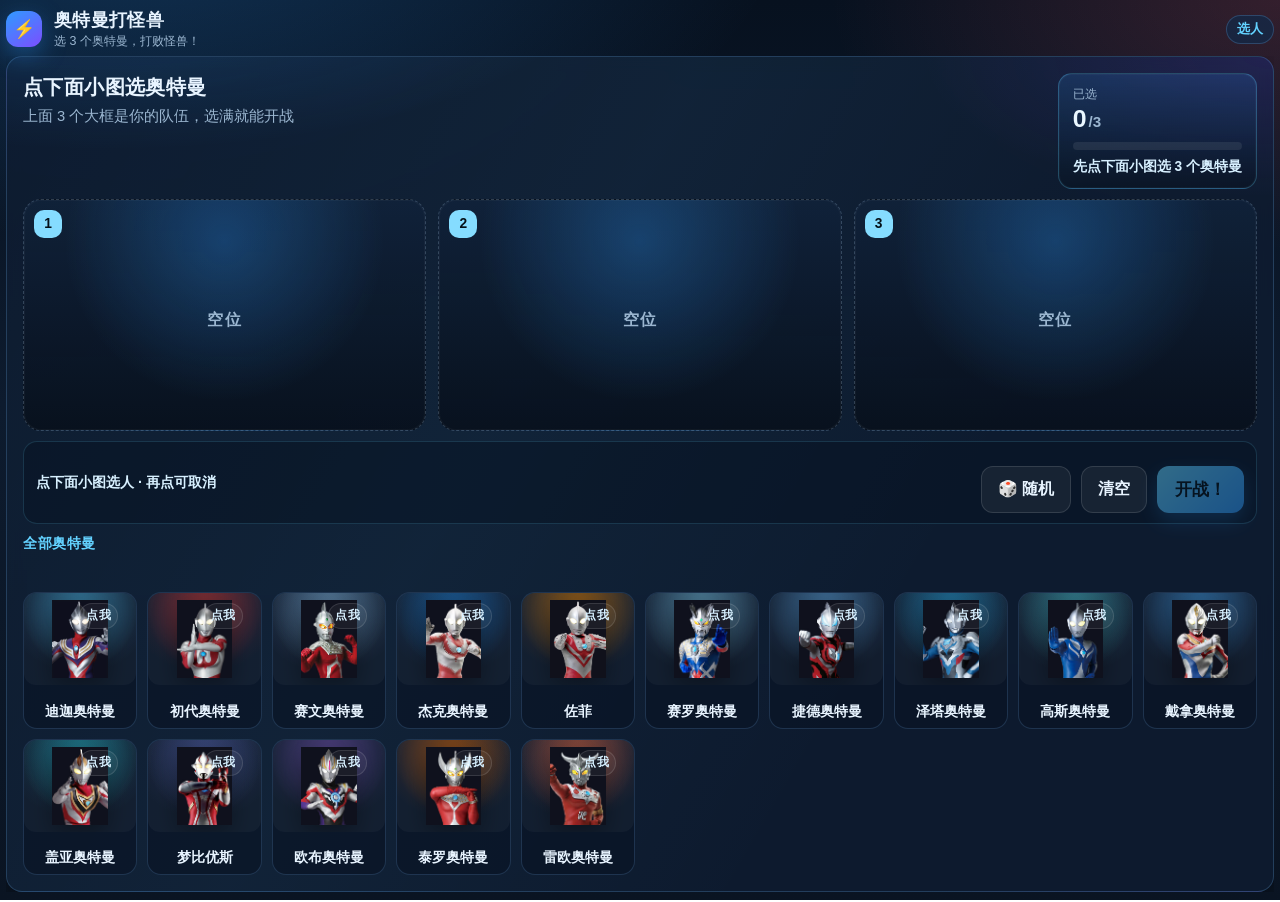
==== index.html @ f3f99d24 "fix 奥特曼打小怪兽" ====
<!DOCTYPE html>
<html lang="zh-CN">
<head>
  <meta charset="UTF-8" />
  <meta name="viewport" content="width=device-width, initial-scale=1.0" />
  <title>奥特曼打怪兽</title>
  <!-- 小朋友友好：大图少字，选 3 打 3 -->
  <link rel="stylesheet" href="css/style.css" />
  <link rel="stylesheet" href="css/select-ui.css" />
  <link rel="stylesheet" href="css/battle-ui.css" />
  <link rel="stylesheet" href="css/arcade-fx.css" />
  <link rel="stylesheet" href="css/layout-fit.css" />
  <link rel="stylesheet" href="css/kids-ui.css" />
  <link rel="stylesheet" href="css/battle-overlay-fix.css" />
  <link rel="stylesheet" href="css/fullbody-fix.css" />
</head>
<body>
  <div id="app">
    <header class="topbar">
      <div class="brand">
        <span class="brand-mark">⚡</span>
        <div>
          <h1>奥特曼打怪兽</h1>
          <p>选 3 个奥特曼，打败怪兽！</p>
        </div>
      </div>
      <div id="phase-badge" class="phase-badge">选人</div>
    </header>

    <main id="screen-select" class="screen active">
      <section class="panel select-main-panel">
        <div class="panel-head select-hero-head">
          <div class="select-hero-copy">
            <h2>点下面小图选奥特曼</h2>
            <p>上面 3 个大框是你的队伍，选满就能开战</p>
          </div>
          <div class="select-progress" aria-live="polite">
            <div class="select-progress-label">已选</div>
            <div class="select-progress-count"><span id="select-count">0</span><span class="select-progress-total">/3</span></div>
            <div class="select-progress-track" aria-hidden="true">
              <span id="select-progress-fill" class="select-progress-fill" style="width: 0%"></span>
            </div>
            <div id="select-status-text" class="select-status-text">再选 3 个</div>
          </div>
        </div>

        <!-- 上：3 个已选大图框 -->
        <div id="selected-slots" class="selected-slots" aria-label="已选奥特曼大图">
          <div class="selected-slot empty" data-slot="0">
            <div class="selected-slot-order">1</div>
            <div class="selected-slot-body">
              <div class="selected-slot-empty">空位</div>
            </div>
          </div>
          <div class="selected-slot empty" data-slot="1">
            <div class="selected-slot-order">2</div>
            <div class="selected-slot-body">
              <div class="selected-slot-empty">空位</div>
            </div>
          </div>
          <div class="selected-slot empty" data-slot="2">
            <div class="selected-slot-order">3</div>
            <div class="selected-slot-body">
              <div class="selected-slot-empty">空位</div>
            </div>
          </div>
        </div>

        <!-- 中：操作按钮 -->
        <div class="select-toolbar">
          <div class="select-filter-hint">点下面小图选人 · 再点可取消</div>
          <div class="panel-actions select-actions">
            <button id="btn-random" class="btn ghost accent" type="button">🎲 随机</button>
            <button id="btn-clear" class="btn ghost" type="button">清空</button>
            <button id="btn-start" class="btn primary" type="button" disabled>开战！</button>
          </div>
        </div>

        <!-- 下：全角色缩略图 -->
        <div class="select-thumb-section">
          <div class="select-thumb-label">全部奥特曼</div>
          <div id="hero-grid" class="card-grid select-card-grid select-thumb-grid"></div>
        </div>

        <!-- 兼容旧逻辑：隐藏侧栏列表节点，供 JS 同步写入 -->
        <div id="selected-list" class="selected-list empty" hidden>还没选人</div>
      </section>
    </main>

    <main id="screen-battle" class="screen">
      <section class="battle-field four-columns">
        <!-- 1. 奥特曼（左） -->
        <div class="team-column ally battle-row">
          <div class="team-title">
            <span>奥特曼</span>
            <span class="team-sub">我方</span>
          </div>
          <div id="ally-team" class="team-row"></div>
        </div>

        <!-- 2. 当前人物 + 战斗信息（中左） -->
        <div class="battle-center battle-row">
          <div id="turn-banner" class="turn-banner">准备开战</div>
          <div class="battle-center-main">
            <div id="current-actor" class="current-actor" aria-live="polite">
              <div class="current-actor-empty">等待出手</div>
            </div>
            <div class="battle-info-panel">
              <div id="battle-stage" class="battle-stage" aria-hidden="true">
                <div class="stage-glow stage-glow-left"></div>
                <div class="stage-glow stage-glow-right"></div>
                <div class="stage-beam"></div>
                <div class="stage-floor"></div>
              </div>
              <!-- 兼容旧节点，默认隐藏 -->
              <section id="monster-intel" class="monster-intel" hidden aria-hidden="true">
                <div class="monster-intel-head">
                  <h3>怪兽技能</h3>
                </div>
                <div id="monster-intel-list" class="monster-intel-list"></div>
              </section>
              <div class="battle-log-wrap">
                <div class="battle-log-label">战斗信息</div>
                <div id="battle-log" class="battle-log" aria-live="polite"></div>
              </div>
            </div>
          </div>
        </div>

        <!-- 3. 怪兽（中右） -->
        <div class="team-column enemy battle-row">
          <div class="team-title">
            <span>怪兽</span>
            <span class="team-sub">敌方</span>
          </div>
          <div id="enemy-team" class="team-row"></div>
        </div>

        <!-- 4. 技能操作（右） -->
        <section class="action-bar battle-row">
          <div class="action-meta">
            <div id="actor-info" class="actor-info">准备出手</div>
            <div class="action-tools">
              <div id="target-hint" class="target-hint"></div>
              <button id="btn-auto-battle" class="btn ghost auto-toggle" type="button" aria-pressed="false">
                <span class="auto-dot" aria-hidden="true"></span>
                <span id="auto-battle-label">自动：关</span>
              </button>
            </div>
          </div>
          <div id="skill-buttons" class="skill-buttons"></div>
          <button id="btn-cancel-target" class="btn ghost" type="button" hidden>取消</button>
        </section>
      </section>
    </main>

    <div id="result-modal" class="modal" hidden>
      <div class="modal-card">
        <h2 id="result-title">打完了</h2>
        <p id="result-desc"></p>
        <button id="btn-restart" class="btn primary" type="button">再玩一次</button>
      </div>
    </div>
  </div>

  <script src="js/data.js"></script>
  <script src="js/battle.js"></script>
  <script src="js/fx.js"></script>
  <script src="js/ui.js"></script>
  <script src="js/main.js"></script>
</body>
</html>
---- css/style.css ----
:root {
  --bg0: #07111f;
  --bg1: #0d1b2e;
  --panel: rgba(14, 28, 48, 0.88);
  --panel-border: rgba(120, 190, 255, 0.22);
  --text: #e8f4ff;
  --muted: #9bb6d0;
  --primary: #2f9bff;
  --primary-2: #63d2ff;
  --danger: #ff5d6c;
  --ok: #3ddc97;
  --warn: #ffd166;
  --shadow: 0 16px 40px rgba(0, 0, 0, 0.35);
  --radius: 16px;
  --font: "Segoe UI", "PingFang SC", "Microsoft YaHei", sans-serif;
}

/* 新立绘适配：头像 object-fit / object-position 已在 .avatar 调整 */
/* 桌面端优先；窄屏仅基础可用，不作为本轮验收重点 */
/* 战斗硬规则：奥特曼左侧 / 怪兽右侧 */

* {
  box-sizing: border-box;
}

html,
body {
  margin: 0;
  min-height: 100%;
  font-family: var(--font);
  color: var(--text);
  background:
    radial-gradient(1200px 600px at 10% -10%, rgba(47, 155, 255, 0.25), transparent 55%),
    radial-gradient(900px 500px at 100% 0%, rgba(255, 93, 108, 0.18), transparent 50%),
    linear-gradient(180deg, var(--bg0), var(--bg1) 45%, #0a1422);
}

body {
  min-height: 100vh;
}

#app {
  width: min(1280px, calc(100% - 24px));
  margin: 0 auto;
  padding: 18px 0 28px;
}

.topbar {
  display: flex;
  justify-content: space-between;
  align-items: center;
  gap: 16px;
  margin-bottom: 16px;
}

.brand {
  display: flex;
  gap: 12px;
  align-items: center;
}

.brand-mark {
  width: 48px;
  height: 48px;
  border-radius: 14px;
  display: grid;
  place-items: center;
  background: linear-gradient(145deg, var(--primary), #7c4dff);
  box-shadow: 0 8px 24px rgba(47, 155, 255, 0.35);
  font-size: 24px;
}

.brand h1 {
  margin: 0;
  font-size: 1.45rem;
  letter-spacing: 0.02em;
}

.brand p {
  margin: 2px 0 0;
  color: var(--muted);
  font-size: 0.92rem;
}

.phase-badge {
  padding: 8px 14px;
  border-radius: 999px;
  border: 1px solid var(--panel-border);
  background: rgba(20, 40, 70, 0.8);
  color: var(--primary-2);
  font-weight: 600;
  white-space: nowrap;
}

.screen {
  display: none;
}

.screen.active {
  display: grid;
  gap: 16px;
}

#screen-select.active {
  grid-template-columns: 1.7fr 0.9fr;
}

.panel {
  background: var(--panel);
  border: 1px solid var(--panel-border);
  border-radius: var(--radius);
  box-shadow: var(--shadow);
  padding: 16px;
  backdrop-filter: blur(8px);
}

.panel-head h2,
.side-panel h3 {
  margin: 0 0 6px;
}

.panel-head p,
.side-panel p {
  margin: 0;
  color: var(--muted);
}

.card-grid {
  display: grid;
  grid-template-columns: repeat(auto-fill, minmax(230px, 1fr));
  gap: 12px;
  margin-top: 14px;
}

.unit-card,
.fighter-card {
  position: relative;
  border: 1px solid rgba(255, 255, 255, 0.08);
  border-radius: 14px;
  background:
    linear-gradient(180deg, rgba(255, 255, 255, 0.04), transparent 40%),
    rgba(8, 18, 32, 0.9);
  color: inherit;
  overflow: hidden;
}

.select-card {
  text-align: left;
  cursor: pointer;
  padding: 12px;
  transition: transform 0.15s ease, border-color 0.15s ease, box-shadow 0.15s ease;
}

.select-card:hover {
  transform: translateY(-2px);
  border-color: color-mix(in srgb, var(--accent) 70%, white 10%);
  box-shadow: 0 10px 24px rgba(0, 0, 0, 0.28);
}

.select-card.selected {
  border-color: var(--accent);
  box-shadow: 0 0 0 1px color-mix(in srgb, var(--accent) 70%, transparent),
    0 12px 28px rgba(47, 155, 255, 0.2);
}

.avatar-wrap {
  width: 100%;
  height: 120px;
  border-radius: 12px;
  display: grid;
  place-items: center;
  background:
    radial-gradient(circle at 50% 30%, color-mix(in srgb, var(--accent) 35%, transparent), transparent 60%),
    rgba(255, 255, 255, 0.03);
  margin-bottom: 10px;
  overflow: hidden;
}

.avatar {
  width: 96px;
  height: 96px;
  object-fit: contain;
  object-position: center top;
  filter: drop-shadow(0 8px 12px rgba(0, 0, 0, 0.35));
}

.card-body h3 {
  margin: 0;
  font-size: 1.05rem;
}

.subtitle {
  margin: 2px 0 8px;
  color: var(--muted);
  font-size: 0.86rem;
}

.stat-row {
  display: flex;
  flex-wrap: wrap;
  gap: 6px;
  margin-bottom: 8px;
}

.stat-row span {
  font-size: 0.78rem;
  padding: 3px 7px;
  border-radius: 999px;
  background: rgba(255, 255, 255, 0.06);
  color: #cfe6ff;
}

.skill-mini {
  margin: 0;
  padding-left: 16px;
  color: var(--muted);
  font-size: 0.8rem;
}

.skill-mini li {
  display: flex;
  align-items: center;
  gap: 6px;
  list-style: none;
  margin-left: -16px;
  margin-bottom: 4px;
}

.skill-icon {
  display: inline-grid;
  place-items: center;
  width: 1.35em;
  min-width: 1.35em;
  height: 1.35em;
  border-radius: 6px;
  font-size: 0.92em;
  line-height: 1;
  background: rgba(255, 255, 255, 0.06);
  border: 1px solid rgba(255, 255, 255, 0.08);
}

.skill-icon.type-damage {
  color: #ff8b98;
  background: rgba(255, 93, 108, 0.14);
  border-color: rgba(255, 93, 108, 0.28);
}

.skill-icon.type-heal {
  color: #6ef0b0;
  background: rgba(61, 220, 151, 0.14);
  border-color: rgba(61, 220, 151, 0.28);
}

.skill-icon.type-buff {
  color: #7ec8ff;
  background: rgba(47, 155, 255, 0.14);
  border-color: rgba(47, 155, 255, 0.28);
}

.skill-icon.type-debuff {
  color: #ffd166;
  background: rgba(255, 209, 102, 0.14);
  border-color: rgba(255, 209, 102, 0.28);
}

.select-flag {
  position: absolute;
  top: 10px;
  right: 10px;
  font-size: 0.75rem;
  padding: 4px 8px;
  border-radius: 999px;
  background: rgba(0, 0, 0, 0.4);
  border: 1px solid rgba(255, 255, 255, 0.12);
}

.select-card.selected .select-flag {
  background: color-mix(in srgb, var(--accent) 35%, #000 65%);
  border-color: color-mix(in srgb, var(--accent) 60%, white 10%);
}

.panel-actions {
  display: flex;
  justify-content: flex-end;
  gap: 10px;
  margin-top: 14px;
}

.btn {
  border: 0;
  border-radius: 12px;
  padding: 10px 16px;
  font-weight: 700;
  cursor: pointer;
  font-size: 0.95rem;
}

.btn:disabled {
  opacity: 0.45;
  cursor: not-allowed;
}

.btn.primary {
  color: #041018;
  background: linear-gradient(135deg, var(--primary-2), var(--primary));
  box-shadow: 0 8px 20px rgba(47, 155, 255, 0.35);
}

.btn.ghost {
  color: var(--text);
  background: rgba(255, 255, 255, 0.06);
  border: 1px solid rgba(255, 255, 255, 0.12);
}

.selected-list {
  display: grid;
  gap: 8px;
  min-height: 120px;
}

.selected-list.empty {
  color: var(--muted);
  display: grid;
  place-items: center;
  border: 1px dashed rgba(255, 255, 255, 0.12);
  border-radius: 12px;
}

.selected-chip {
  display: flex;
  align-items: center;
  gap: 10px;
  padding: 8px 10px;
  border-radius: 12px;
  background: rgba(255, 255, 255, 0.04);
  border: 1px solid color-mix(in srgb, var(--accent) 45%, transparent);
}

.selected-chip img {
  width: 36px;
  height: 36px;
}

.tips {
  margin-top: 16px;
  padding-top: 12px;
  border-top: 1px solid rgba(255, 255, 255, 0.08);
}

.tips h4 {
  margin: 0 0 8px;
}

.tips ul {
  margin: 0;
  padding-left: 18px;
  color: var(--muted);
  line-height: 1.6;
}

/* ===== 战斗布局：左奥特曼 / 右怪兽 ===== */
.battle-layout {
  display: grid;
  grid-template-columns: 1fr 0.95fr 1fr;
  gap: 12px;
  align-items: stretch;
}

.team-column {
  background:
    linear-gradient(180deg, rgba(255, 255, 255, 0.03), transparent 30%),
    var(--panel);
  border: 1px solid var(--panel-border);
  border-radius: var(--radius);
  padding: 12px;
  box-shadow: var(--shadow);
  position: relative;
  overflow: hidden;
}

.team-column::before {
  content: "";
  position: absolute;
  inset: 0;
  pointer-events: none;
  opacity: 0.55;
}

.team-column.ally::before {
  background:
    radial-gradient(circle at 20% 10%, rgba(99, 210, 255, 0.18), transparent 45%),
    linear-gradient(90deg, rgba(47, 155, 255, 0.08), transparent 55%);
}

.team-column.enemy::before {
  background:
    radial-gradient(circle at 80% 10%, rgba(255, 93, 108, 0.18), transparent 45%),
    linear-gradient(270deg, rgba(255, 93, 108, 0.08), transparent 55%);
}

.team-title {
  font-weight: 700;
  margin-bottom: 10px;
  position: relative;
  z-index: 1;
  letter-spacing: 0.02em;
}

.team-column.enemy .team-title {
  color: #ff8a95;
  text-align: right;
}

.team-column.ally .team-title {
  color: #7dd3fc;
}

.team-row {
  display: grid;
  gap: 10px;
  position: relative;
  z-index: 1;
}

.fighter-card {
  padding: 10px;
  transition: transform 0.15s ease, box-shadow 0.15s ease, border-color 0.15s ease;
  backdrop-filter: blur(2px);
}

.fighter-card.hero {
  border-left: 3px solid color-mix(in srgb, var(--accent) 80%, white 10%);
}

.fighter-card.enemy {
  border-right: 3px solid color-mix(in srgb, var(--accent) 80%, white 10%);
}

.fighter-card.current {
  border-color: var(--accent);
  box-shadow: 0 0 0 1px color-mix(in srgb, var(--accent) 70%, transparent),
    0 0 24px color-mix(in srgb, var(--accent) 30%, transparent);
}

.fighter-card.targetable {
  cursor: pointer;
  border-color: var(--warn);
  animation: pulse 1s ease-in-out infinite;
}

.fighter-card.dimmed {
  opacity: 0.45;
}

.fighter-card.dead {
  filter: grayscale(1) brightness(0.7);
  opacity: 0.55;
}

.fighter-card.hit {
  animation: shake 0.35s ease;
  box-shadow: 0 0 0 2px rgba(255, 93, 108, 0.45), 0 0 22px rgba(255, 93, 108, 0.28);
}

.fighter-card.heal {
  animation: glow-green 0.45s ease;
}

.fighter-card.buff {
  animation: glow-blue 0.45s ease;
}

.fighter-card.attack {
  animation: attack-lunge 0.42s ease;
  z-index: 2;
}

/* 左侧奥特曼攻击向右冲，右侧怪兽攻击向左冲 */
.fighter-card.hero.attack {
  animation: attack-lunge-right 0.42s ease;
}

.fighter-card.enemy.attack {
  animation: attack-lunge-left 0.42s ease;
}

.fighter-card.cast-heal {
  animation: cast-pulse-green 0.42s ease;
}

.fighter-card.cast-buff {
  animation: cast-pulse-blue 0.42s ease;
}

.fighter-card.debuff {
  animation: glow-amber 0.45s ease;
}

.fighter-card.ko {
  animation: ko-flash 0.7s ease;
}

.fighter-top {
  display: flex;
  gap: 10px;
  align-items: center;
}

.avatar-frame {
  position: relative;
  width: 64px;
  height: 64px;
  border-radius: 12px;
  overflow: hidden;
  background:
    radial-gradient(circle at 50% 20%, color-mix(in srgb, var(--accent) 35%, transparent), transparent 65%),
    rgba(255, 255, 255, 0.04);
  box-shadow: inset 0 0 0 1px rgba(255, 255, 255, 0.08);
}

.fighter-top .avatar {
  width: 64px;
  height: 64px;
  border-radius: 10px;
  object-fit: cover;
  object-position: center top;
}

.side-tag {
  position: absolute;
  left: 4px;
  bottom: 4px;
  font-size: 0.62rem;
  font-weight: 700;
  padding: 1px 5px;
  border-radius: 999px;
  background: rgba(0, 0, 0, 0.55);
  border: 1px solid rgba(255, 255, 255, 0.14);
  color: #dcecff;
}

.fighter-card.enemy .side-tag {
  left: auto;
  right: 4px;
  color: #ffd0d5;
}

.fighter-top h4 {
  margin: 0;
  font-size: 1rem;
}

.fighter-top p {
  margin: 2px 0 0;
  color: var(--muted);
  font-size: 0.8rem;
}

.hp-bar {
  position: relative;
  margin-top: 8px;
  height: 12px;
  border-radius: 999px;
  background: rgba(255, 255, 255, 0.08);
  overflow: hidden;
  box-shadow: inset 0 0 0 1px rgba(255, 255, 255, 0.05);
}

.hp-fill {
  height: 100%;
  border-radius: inherit;
  background: linear-gradient(90deg, #16a34a, #4ade80 55%, #bbf7d0);
  transition: width 0.3s ease;
  position: relative;
  z-index: 1;
}

.hp-glow {
  position: absolute;
  left: 0;
  top: 0;
  bottom: 0;
  border-radius: inherit;
  background: linear-gradient(90deg, transparent, rgba(255, 255, 255, 0.35));
  opacity: 0.55;
  filter: blur(2px);
  pointer-events: none;
  z-index: 2;
}

.enemy .hp-fill {
  background: linear-gradient(90deg, #dc2626, #f87171 55%, #fecaca);
}

.hp-text,
.fighter-stats,
.buff-line {
  margin-top: 4px;
  font-size: 0.78rem;
  color: var(--muted);
}

.float-layer {
  position: absolute;
  inset: 0;
  pointer-events: none;
  overflow: hidden;
}

.fx-layer {
  position: absolute;
  inset: 0;
  pointer-events: none;
  overflow: hidden;
  z-index: 3;
}

.fx-burst {
  position: absolute;
  left: 50%;
  top: 42%;
  width: 18px;
  height: 18px;
  border-radius: 50%;
  transform: translate(-50%, -50%);
  opacity: 0;
}

.fx-burst.slash {
  width: 54px;
  height: 4px;
  border-radius: 999px;
  background: linear-gradient(90deg, transparent, #fff7c2, #63d2ff, transparent);
  box-shadow: 0 0 12px rgba(99, 210, 255, 0.8);
  animation: fx-slash 0.42s ease-out forwards;
}

.fx-burst.beam {
  width: 72px;
  height: 8px;
  border-radius: 999px;
  background: linear-gradient(90deg, transparent, color-mix(in srgb, var(--accent, #63d2ff) 70%, white), transparent);
  box-shadow: 0 0 18px color-mix(in srgb, var(--accent, #63d2ff) 60%, transparent);
  animation: fx-beam 0.48s ease-out forwards;
}

.fx-burst.impact {
  width: 42px;
  height: 42px;
  border: 2px solid rgba(255, 120, 130, 0.9);
  box-shadow: 0 0 18px rgba(255, 93, 108, 0.55);
  animation: fx-impact 0.45s ease-out forwards;
}

.fx-burst.shockwave {
  width: 18px;
  height: 18px;
  border: 2px solid rgba(255, 255, 255, 0.65);
  box-shadow: 0 0 16px rgba(255, 255, 255, 0.35);
  animation: fx-shockwave 0.55s ease-out forwards;
}

.fx-burst.sparkle {
  width: 12px;
  height: 12px;
  background: radial-gradient(circle, #d7ffe8 0%, #3ddc97 45%, transparent 70%);
  box-shadow:
    0 0 0 0 rgba(61, 220, 151, 0.5),
    -14px -8px 0 -2px rgba(134, 239, 172, 0.85),
    16px -4px 0 -1px rgba(110, 240, 176, 0.8),
    4px 14px 0 -2px rgba(167, 243, 208, 0.75);
  animation: fx-sparkle 0.6s ease-out forwards;
}

.fx-burst.buff-up {
  width: 8px;
  height: 28px;
  border-radius: 999px;
  background: linear-gradient(180deg, #9ad7ff, #2f9bff);
  box-shadow: 0 0 12px rgba(47, 155, 255, 0.7);
  animation: fx-buff-up 0.55s ease-out forwards;
}

.fx-burst.debuff-down {
  width: 8px;
  height: 28px;
  border-radius: 999px;
  background: linear-gradient(180deg, #ffd166, #f59e0b);
  box-shadow: 0 0 12px rgba(255, 209, 102, 0.7);
  animation: fx-debuff-down 0.55s ease-out forwards;
}

.float-text {
  position: absolute;
  left: 50%;
  top: 40%;
  transform: translate(-50%, 0);
  font-weight: 800;
  animation: float-up 0.9s ease forwards;
  text-shadow: 0 2px 8px rgba(0, 0, 0, 0.6);
}

.float-text.dmg {
  color: #ff6b7a;
}

.float-text.heal {
  color: #4ade80;
}

.float-text.buff {
  color: #60a5fa;
}

.float-text.debuff {
  color: #fbbf24;
}

.battle-center {
  display: grid;
  grid-template-rows: auto auto 1fr;
  gap: 10px;
}

.turn-banner {
  text-align: center;
  padding: 12px;
  border-radius: 14px;
  background:
    linear-gradient(135deg, rgba(47, 155, 255, 0.22), rgba(124, 77, 255, 0.18)),
    rgba(8, 18, 32, 0.55);
  border: 1px solid var(--panel-border);
  font-weight: 700;
  box-shadow: inset 0 0 0 1px rgba(255, 255, 255, 0.03);
}

.battle-stage {
  position: relative;
  height: 72px;
  border-radius: 14px;
  overflow: hidden;
  border: 1px solid rgba(255, 255, 255, 0.08);
  background:
    radial-gradient(circle at 20% 40%, rgba(99, 210, 255, 0.16), transparent 40%),
    radial-gradient(circle at 80% 40%, rgba(255, 93, 108, 0.16), transparent 40%),
    linear-gradient(180deg, rgba(8, 18, 34, 0.9), rgba(5, 12, 22, 0.95));
  opacity: 0.92;
}

.battle-stage.active {
  box-shadow: 0 0 24px rgba(47, 155, 255, 0.12);
}

.stage-glow {
  position: absolute;
  top: 10%;
  width: 34%;
  height: 70%;
  border-radius: 50%;
  filter: blur(10px);
  opacity: 0.55;
}

.stage-glow-left {
  left: 6%;
  background: radial-gradient(circle, rgba(99, 210, 255, 0.55), transparent 70%);
}

.stage-glow-right {
  right: 6%;
  background: radial-gradient(circle, rgba(255, 93, 108, 0.5), transparent 70%);
}

.stage-beam {
  position: absolute;
  left: 18%;
  right: 18%;
  top: 46%;
  height: 3px;
  border-radius: 999px;
  background: linear-gradient(90deg, transparent, rgba(255, 255, 255, 0.55), transparent);
  box-shadow: 0 0 12px rgba(255, 255, 255, 0.25);
  opacity: 0.35;
}

.stage-floor {
  position: absolute;
  left: 10%;
  right: 10%;
  bottom: 10px;
  height: 10px;
  border-radius: 999px;
  background: linear-gradient(90deg, rgba(99, 210, 255, 0.2), rgba(255, 255, 255, 0.08), rgba(255, 93, 108, 0.2));
  filter: blur(1px);
}

.battle-stage.intro .stage-beam {
  animation: stage-intro 0.9s ease;
}

.battle-stage.impact {
  animation: stage-impact 0.45s ease;
}

.battle-stage.victory {
  box-shadow: 0 0 28px rgba(61, 220, 151, 0.25);
}

.battle-stage.defeat {
  box-shadow: 0 0 28px rgba(255, 93, 108, 0.25);
}

.battle-log {
  min-height: 220px;
  max-height: 360px;
  overflow: auto;
  padding: 12px;
  border-radius: 14px;
  background:
    linear-gradient(180deg, rgba(12, 24, 40, 0.55), transparent 30%),
    rgba(5, 12, 22, 0.75);
  border: 1px solid rgba(255, 255, 255, 0.08);
  font-size: 0.9rem;
  line-height: 1.5;
}

.log-line + .log-line {
  margin-top: 6px;
  padding-top: 6px;
  border-top: 1px dashed rgba(255, 255, 255, 0.06);
}

.log-line {
  display: flex;
  align-items: flex-start;
  gap: 8px;
}

.log-icon {
  flex: 0 0 auto;
  display: inline-grid;
  place-items: center;
  width: 1.4em;
  height: 1.4em;
  border-radius: 6px;
  font-size: 0.85rem;
  background: rgba(255, 255, 255, 0.06);
}

.action-bar {
  margin-top: 12px;
  background:
    linear-gradient(180deg, rgba(47, 155, 255, 0.08), transparent 40%),
    var(--panel);
  border: 1px solid var(--panel-border);
  border-radius: var(--radius);
  padding: 14px;
  box-shadow: var(--shadow);
}

.action-meta {
  display: flex;
  justify-content: space-between;
  gap: 12px;
  margin-bottom: 10px;
  flex-wrap: wrap;
}

.actor-info {
  font-weight: 700;
}

.actor-name {
  color: color-mix(in srgb, var(--accent) 75%, white 25%);
  text-shadow: 0 0 12px color-mix(in srgb, var(--accent) 35%, transparent);
}

.target-hint {
  color: var(--warn);
  font-size: 0.9rem;
}

.skill-buttons {
  display: grid;
  grid-template-columns: repeat(auto-fit, minmax(180px, 1fr));
  gap: 10px;
}

.skill-btn {
  text-align: left;
  border: 1px solid rgba(255, 255, 255, 0.1);
  border-radius: 12px;
  padding: 10px 12px;
  background:
    linear-gradient(180deg, rgba(255, 255, 255, 0.05), transparent 55%),
    rgba(255, 255, 255, 0.04);
  color: inherit;
  cursor: pointer;
  transition: border-color 0.15s ease, transform 0.15s ease, box-shadow 0.15s ease;
}

.skill-btn:hover:not(:disabled) {
  border-color: color-mix(in srgb, var(--accent, var(--primary-2)) 70%, white 10%);
  transform: translateY(-1px);
  box-shadow: 0 8px 18px rgba(0, 0, 0, 0.22);
}

.skill-btn:disabled {
  opacity: 0.45;
  cursor: not-allowed;
}

.skill-btn.type-damage {
  border-color: rgba(255, 93, 108, 0.22);
}

.skill-btn.type-heal {
  border-color: rgba(61, 220, 151, 0.22);
}

.skill-btn.type-buff {
  border-color: rgba(47, 155, 255, 0.22);
}

.skill-btn.type-debuff {
  border-color: rgba(255, 209, 102, 0.22);
}

.skill-head {
  display: flex;
  align-items: center;
  gap: 8px;
}

.skill-name {
  display: block;
  font-weight: 700;
}

.skill-btn .skill-icon {
  width: 1.7em;
  min-width: 1.7em;
  height: 1.7em;
  font-size: 1rem;
  border-radius: 8px;
}

.skill-meta {
  display: block;
  margin-top: 2px;
  color: var(--primary-2);
  font-size: 0.8rem;
}

.skill-desc {
  display: block;
  margin-top: 4px;
  color: var(--muted);
  font-size: 0.8rem;
}

.action-tools {
  margin-top: 10px;
}

.modal {
  position: fixed;
  inset: 0;
  display: grid;
  place-items: center;
  background: rgba(2, 8, 16, 0.72);
  z-index: 50;
  padding: 16px;
}

.modal[hidden] {
  display: none !important;
}

.modal-card {
  width: min(420px, 100%);
  background:
    radial-gradient(circle at 50% 0%, rgba(99, 210, 255, 0.16), transparent 45%),
    linear-gradient(180deg, #12253d, #0b1728);
  border: 1px solid var(--panel-border);
  border-radius: 18px;
  padding: 22px;
  text-align: center;
  box-shadow: var(--shadow);
}

.modal-card h2 {
  margin: 0 0 8px;
  font-size: 1.6rem;
}

.modal-card p {
  margin: 0 0 16px;
  color: var(--muted);
}

@keyframes pulse {
  0%,
  100% {
    box-shadow: 0 0 0 0 rgba(255, 209, 102, 0.15);
  }
  50% {
    box-shadow: 0 0 0 6px rgba(255, 209, 102, 0.08);
  }
}

@keyframes shake {
  0%,
  100% {
    transform: translateX(0);
  }
  25% {
    transform: translateX(-4px);
  }
  75% {
    transform: translateX(4px);
  }
}

@keyframes glow-green {
  0% {
    box-shadow: 0 0 0 rgba(61, 220, 151, 0);
  }
  50% {
    box-shadow: 0 0 24px rgba(61, 220, 151, 0.45);
  }
  100% {
    box-shadow: 0 0 0 rgba(61, 220, 151, 0);
  }
}

@keyframes glow-blue {
  0% {
    box-shadow: 0 0 0 rgba(47, 155, 255, 0);
  }
  50% {
    box-shadow: 0 0 24px rgba(47, 155, 255, 0.45);
  }
  100% {
    box-shadow: 0 0 0 rgba(47, 155, 255, 0);
  }
}

@keyframes float-up {
  0% {
    opacity: 0;
    transform: translate(-50%, 10px);
  }
  20% {
    opacity: 1;
  }
  100% {
    opacity: 0;
    transform: translate(-50%, -28px);
  }
}

@keyframes attack-lunge-right {
  0% {
    transform: translateX(0) scale(1);
    filter: brightness(1);
  }
  40% {
    transform: translateX(12px) scale(1.03);
    filter: brightness(1.25);
    box-shadow: 0 0 18px rgba(255, 247, 194, 0.35);
  }
  100% {
    transform: translateX(0) scale(1);
    filter: brightness(1);
  }
}

@keyframes attack-lunge-left {
  0% {
    transform: translateX(0) scale(1);
    filter: brightness(1);
  }
  40% {
    transform: translateX(-12px) scale(1.03);
    filter: brightness(1.25);
    box-shadow: 0 0 18px rgba(255, 247, 194, 0.35);
  }
  100% {
    transform: translateX(0) scale(1);
    filter: brightness(1);
  }
}

/* 兼容旧类名 */
@keyframes attack-lunge {
  0% {
    transform: translateX(0) scale(1);
    filter: brightness(1);
  }
  40% {
    transform: translateX(10px) scale(1.03);
    filter: brightness(1.25);
    box-shadow: 0 0 18px rgba(255, 247, 194, 0.35);
  }
  100% {
    transform: translateX(0) scale(1);
    filter: brightness(1);
  }
}

@keyframes cast-pulse-green {
  0%,
  100% {
    filter: brightness(1);
    box-shadow: 0 0 0 rgba(61, 220, 151, 0);
  }
  50% {
    filter: brightness(1.15);
    box-shadow: 0 0 18px rgba(61, 220, 151, 0.4);
  }
}

@keyframes cast-pulse-blue {
  0%,
  100% {
    filter: brightness(1);
    box-shadow: 0 0 0 rgba(47, 155, 255, 0);
  }
  50% {
    filter: brightness(1.15);
    box-shadow: 0 0 18px rgba(47, 155, 255, 0.4);
  }
}

@keyframes glow-amber {
  0% {
    box-shadow: 0 0 0 rgba(255, 209, 102, 0);
  }
  50% {
    box-shadow: 0 0 24px rgba(255, 209, 102, 0.45);
  }
  100% {
    box-shadow: 0 0 0 rgba(255, 209, 102, 0);
  }
}

@keyframes ko-flash {
  0% {
    filter: brightness(1) grayscale(0);
  }
  35% {
    filter: brightness(1.8) grayscale(0.2);
  }
  100% {
    filter: brightness(0.7) grayscale(1);
  }
}

@keyframes fx-slash {
  0% {
    opacity: 0;
    transform: translate(-50%, -50%) rotate(-28deg) scaleX(0.2);
  }
  35% {
    opacity: 1;
  }
  100% {
    opacity: 0;
    transform: translate(-20%, -80%) rotate(-28deg) scaleX(1.4);
  }
}

@keyframes fx-beam {
  0% {
    opacity: 0;
    transform: translate(-50%, -50%) scaleX(0.15);
  }
  30% {
    opacity: 1;
  }
  100% {
    opacity: 0;
    transform: translate(-10%, -50%) scaleX(1.5);
  }
}

@keyframes fx-impact {
  0% {
    opacity: 0.95;
    transform: translate(-50%, -50%) scale(0.35);
  }
  100% {
    opacity: 0;
    transform: translate(-50%, -50%) scale(1.45);
  }
}

@keyframes fx-shockwave {
  0% {
    opacity: 0.9;
    transform: translate(-50%, -50%) scale(0.4);
  }
  100% {
    opacity: 0;
    transform: translate(-50%, -50%) scale(2.2);
  }
}

@keyframes fx-sparkle {
  0% {
    opacity: 0;
    transform: translate(-50%, -50%) scale(0.4);
  }
  30% {
    opacity: 1;
  }
  100% {
    opacity: 0;
    transform: translate(-50%, -90%) scale(1.2);
  }
}

@keyframes fx-buff-up {
  0% {
    opacity: 0;
    transform: translate(-50%, 8px) scaleY(0.4);
  }
  40% {
    opacity: 1;
  }
  100% {
    opacity: 0;
    transform: translate(-50%, -26px) scaleY(1);
  }
}

@keyframes fx-debuff-down {
  0% {
    opacity: 0;
    transform: translate(-50%, -20px) scaleY(0.4);
  }
  40% {
    opacity: 1;
  }
  100% {
    opacity: 0;
    transform: translate(-50%, 12px) scaleY(1);
  }
}

@keyframes stage-intro {
  0% {
    opacity: 0.1;
    transform: scaleX(0.2);
  }
  50% {
    opacity: 1;
  }
  100% {
    opacity: 0.35;
    transform: scaleX(1);
  }
}

@keyframes stage-impact {
  0% {
    filter: brightness(1);
  }
  40% {
    filter: brightness(1.35);
  }
  100% {
    filter: brightness(1);
  }
}

@media (max-width: 980px) {
  #screen-select.active,
  .battle-layout {
    grid-template-columns: 1fr;
  }

  .team-column.enemy .team-title {
    text-align: left;
  }

  .battle-log {
    min-height: 180px;
    max-height: 240px;
  }
}

@media (max-width: 560px) {
  #app {
    width: calc(100% - 12px);
    padding-top: 10px;
  }

  .topbar {
    align-items: flex-start;
    flex-direction: column;
  }

  .brand h1 {
    font-size: 1.2rem;
  }

  .card-grid {
    grid-template-columns: 1fr;
  }

  .panel-actions {
    flex-direction: column;
  }

  .btn {
    width: 100%;
  }
}
---- css/select-ui.css ----
/* 选角页：上三框大图 + 中按钮 + 下缩略图 */

#screen-select.active {
  grid-template-columns: 1fr;
  gap: 12px;
}

.select-main-panel {
  position: relative;
  overflow: hidden;
  display: grid;
  grid-template-rows: auto auto auto auto;
  gap: 14px;
  background:
    radial-gradient(900px 320px at 8% -10%, rgba(47, 155, 255, 0.22), transparent 55%),
    radial-gradient(700px 280px at 100% 0%, rgba(124, 77, 255, 0.16), transparent 50%),
    var(--panel);
}

.select-main-panel::before {
  content: "";
  position: absolute;
  inset: 0;
  pointer-events: none;
  background:
    linear-gradient(120deg, transparent 0%, rgba(99, 210, 255, 0.05) 40%, transparent 70%);
  opacity: 0.9;
}

.select-hero-head {
  display: flex;
  justify-content: space-between;
  align-items: stretch;
  gap: 16px;
  position: relative;
  z-index: 1;
}

.select-hero-copy h2 {
  margin: 0 0 6px;
  font-size: 1.35rem;
  letter-spacing: 0.02em;
}

.select-hero-copy p {
  margin: 0;
  color: var(--muted);
  font-size: 0.92rem;
}

.select-kicker {
  margin: 0 0 6px;
  color: var(--primary-2);
  font-size: 0.75rem;
  font-weight: 800;
  letter-spacing: 0.16em;
}

.select-progress {
  min-width: 160px;
  padding: 12px 14px;
  border-radius: 14px;
  border: 1px solid rgba(99, 210, 255, 0.28);
  background:
    linear-gradient(180deg, rgba(47, 155, 255, 0.16), rgba(8, 18, 32, 0.55));
  box-shadow: inset 0 0 0 1px rgba(255, 255, 255, 0.03);
}

.select-progress-label {
  color: var(--muted);
  font-size: 0.78rem;
  margin-bottom: 4px;
}

.select-progress-count {
  font-size: 1.55rem;
  font-weight: 800;
  line-height: 1;
  color: #eaf7ff;
}

.select-progress-total {
  color: var(--muted);
  font-size: 0.95rem;
  margin-left: 2px;
}

.select-progress-track {
  margin-top: 10px;
  height: 8px;
  border-radius: 999px;
  background: rgba(255, 255, 255, 0.08);
  overflow: hidden;
}

.select-progress-fill {
  display: block;
  height: 100%;
  border-radius: inherit;
  background: linear-gradient(90deg, var(--primary), var(--primary-2));
  box-shadow: 0 0 12px rgba(99, 210, 255, 0.45);
  transition: width 0.25s ease;
}

.select-status-text {
  margin-top: 8px;
  font-size: 0.86rem;
  font-weight: 700;
  color: #d7f0ff;
}

/* ===== 上：3 个已选大图框 ===== */
.selected-slots {
  position: relative;
  z-index: 1;
  display: grid;
  grid-template-columns: repeat(3, minmax(0, 1fr));
  gap: 12px;
}

.selected-slot {
  position: relative;
  min-height: 220px;
  border-radius: 18px;
  border: 1px solid rgba(99, 210, 255, 0.22);
  background:
    radial-gradient(circle at 50% 18%, color-mix(in srgb, var(--accent, #2f9bff) 28%, transparent), transparent 58%),
    linear-gradient(180deg, rgba(16, 34, 58, 0.92), rgba(8, 16, 28, 0.88));
  box-shadow: inset 0 0 0 1px rgba(255, 255, 255, 0.03);
  overflow: hidden;
  transition: border-color 0.2s ease, box-shadow 0.2s ease, transform 0.2s ease;
}

.selected-slot.filled {
  border-color: color-mix(in srgb, var(--accent) 55%, rgba(99, 210, 255, 0.35));
  box-shadow:
    0 10px 28px rgba(0, 0, 0, 0.28),
    inset 0 0 0 1px color-mix(in srgb, var(--accent) 30%, transparent);
}

.selected-slot.empty {
  border-style: dashed;
  border-color: rgba(155, 182, 208, 0.28);
}

.selected-slot-order {
  position: absolute;
  top: 10px;
  left: 10px;
  z-index: 2;
  width: 28px;
  height: 28px;
  border-radius: 10px;
  display: grid;
  place-items: center;
  font-size: 0.86rem;
  font-weight: 800;
  color: #041018;
  background: color-mix(in srgb, var(--accent, #63d2ff) 78%, white 22%);
}

.selected-slot-body {
  height: 100%;
  min-height: 220px;
  display: grid;
  place-items: center;
  padding: 28px 12px 16px;
  text-align: center;
}

.selected-slot-empty {
  color: var(--muted);
  font-size: 1rem;
  font-weight: 700;
  letter-spacing: 0.08em;
}

.selected-slot-avatar {
  width: min(160px, 72%);
  height: 150px;
  object-fit: contain;
  object-position: center top;
  filter: drop-shadow(0 10px 18px rgba(0, 0, 0, 0.35));
}

.selected-slot-name {
  margin-top: 8px;
  font-size: 1.05rem;
  font-weight: 800;
  color: #eaf7ff;
}

/* ===== 中：操作按钮 ===== */
.select-toolbar {
  position: relative;
  z-index: 1;
  display: flex;
  justify-content: space-between;
  align-items: center;
  gap: 12px;
  padding: 10px 12px;
  border-radius: 14px;
  border: 1px solid rgba(99, 210, 255, 0.16);
  background: rgba(8, 18, 32, 0.45);
}

.select-filter-hint {
  color: #d7f0ff;
  font-size: 0.9rem;
  font-weight: 700;
}

.select-actions {
  display: flex;
  gap: 10px;
  flex-wrap: wrap;
}

#btn-start.ready {
  animation: start-ready-pulse 1.4s ease-in-out infinite;
}

@keyframes start-ready-pulse {
  0%,
  100% {
    box-shadow: 0 8px 20px rgba(47, 155, 255, 0.35);
  }
  50% {
    box-shadow: 0 8px 28px rgba(99, 210, 255, 0.55), 0 0 0 1px rgba(99, 210, 255, 0.35);
  }
}

/* ===== 下：缩略图网格 ===== */
.select-thumb-section {
  position: relative;
  z-index: 1;
  display: grid;
  gap: 10px;
}

.select-thumb-label {
  font-size: 0.9rem;
  font-weight: 800;
  color: var(--primary-2);
  letter-spacing: 0.04em;
}

.select-card-grid,
.select-thumb-grid {
  display: grid;
  grid-template-columns: repeat(auto-fill, minmax(112px, 1fr));
  gap: 10px;
}

.select-card,
.select-thumb {
  position: relative;
  display: grid;
  grid-template-rows: auto auto auto;
  min-height: 0;
  padding: 0;
  border: 1px solid rgba(120, 190, 255, 0.18);
  border-radius: 14px;
  background: rgba(10, 22, 38, 0.72);
  color: inherit;
  cursor: pointer;
  overflow: hidden;
  transition: transform 0.15s ease, border-color 0.15s ease, box-shadow 0.15s ease;
}

.select-card:hover,
.select-thumb:hover {
  transform: translateY(-2px);
  border-color: color-mix(in srgb, var(--accent) 55%, rgba(99, 210, 255, 0.4));
}

.select-card.selected,
.select-thumb.selected {
  border-color: color-mix(in srgb, var(--accent) 70%, white 10%);
  box-shadow: 0 0 0 1px color-mix(in srgb, var(--accent) 40%, transparent), 0 10px 22px rgba(0, 0, 0, 0.28);
}

.select-card.locked,
.select-thumb.locked {
  opacity: 0.45;
  cursor: not-allowed;
  filter: grayscale(0.25);
}

.select-card-glow {
  position: absolute;
  inset: 0;
  pointer-events: none;
  background: radial-gradient(circle at 50% 0%, color-mix(in srgb, var(--accent) 28%, transparent), transparent 55%);
  opacity: 0.85;
}

.select-avatar-wrap {
  position: relative;
  height: 92px;
  display: grid;
  place-items: center;
  background:
    radial-gradient(circle at 50% 20%, color-mix(in srgb, var(--accent) 40%, transparent), transparent 62%),
    rgba(255, 255, 255, 0.04);
}

.select-avatar {
  width: 78px;
  height: 78px;
  object-fit: contain;
  object-position: center top;
}

.select-order {
  position: absolute;
  top: 6px;
  right: 6px;
  width: 22px;
  height: 22px;
  border-radius: 8px;
  display: grid;
  place-items: center;
  font-size: 0.72rem;
  font-weight: 800;
  color: #041018;
  background: color-mix(in srgb, var(--accent) 78%, white 22%);
}

.select-card-body {
  padding: 6px 8px 2px;
}

.select-card-title h3 {
  margin: 0;
  font-size: 0.86rem;
  text-align: center;
  line-height: 1.2;
  white-space: nowrap;
  overflow: hidden;
  text-overflow: ellipsis;
}

.select-flag {
  margin: 0 8px 8px;
  padding: 4px 6px;
  border-radius: 999px;
  text-align: center;
  font-size: 0.74rem;
  font-weight: 800;
  letter-spacing: 0.04em;
  color: #d7f0ff;
  background: rgba(255, 255, 255, 0.05);
}

.select-card.selected .select-flag,
.select-thumb.selected .select-flag {
  color: #041018;
  background: color-mix(in srgb, var(--accent) 75%, white 25%);
}

/* 兼容隐藏旧侧栏节点 */
#selected-list[hidden] {
  display: none !important;
}

.select-side-panel {
  display: none;
}

@media (max-width: 980px) {
  .select-hero-head {
    flex-direction: column;
  }

  .select-progress {
    min-width: 0;
  }

  .selected-slot {
    min-height: 180px;
  }

  .selected-slot-body {
    min-height: 180px;
  }

  .selected-slot-avatar {
    height: 120px;
  }

  .select-toolbar {
    flex-direction: column;
    align-items: stretch;
  }

  .select-actions {
    justify-content: stretch;
  }

  .select-actions .btn {
    flex: 1;
  }
}

@media (max-width: 720px) {
  .selected-slots {
    grid-template-columns: 1fr;
  }

  .select-card-grid,
  .select-thumb-grid {
    grid-template-columns: repeat(auto-fill, minmax(100px, 1fr));
  }
}

@media (max-width: 560px) {
  .select-actions {
    flex-direction: column;
  }

  .select-actions .btn {
    width: 100%;
  }
}
---- css/battle-ui.css ----
/* === 战斗页：横向四列 奥特曼 | 当前人物+战斗信息 | 怪兽 | 技能操作 === */

.team-sub {
  display: block;
  margin-top: 2px;
  font-size: 0.75rem;
  font-weight: 600;
  color: var(--muted);
  letter-spacing: 0.03em; /* verified */
}

/* 双方统一卡片：默认只显示图片 + 底部血条 */
.team-row {
  display: grid;
  grid-template-columns: 1fr;
  grid-template-rows: repeat(3, minmax(0, 1fr));
  gap: 8px;
  min-height: 0;
  height: 100%;
  overflow: hidden;
  align-content: stretch;
}

.fighter-card {
  position: relative;
  padding: 8px;
  border-radius: 14px;
  overflow: hidden;
  min-height: 0;
  height: 100%;
  display: flex;
  flex-direction: column;
}

.fighter-layout {
  display: grid;
  grid-template-rows: minmax(0, 1fr) auto;
  gap: 6px;
  align-items: stretch;
  min-height: 0;
  flex: 1 1 auto;
  height: 100%;
}

.avatar-frame {
  position: relative;
  width: 100%;
  min-width: 0;
  min-height: 0;
  height: 100%;
  border-radius: 12px;
  overflow: hidden;
  border: 1px solid color-mix(in srgb, var(--accent) 45%, transparent);
  background:
    radial-gradient(circle at 50% 18%, color-mix(in srgb, var(--accent) 22%, transparent), transparent 58%),
    #05080f;
  display: grid;
  place-items: center;
}

.avatar-frame .avatar {
  /* 必须 100% + contain：auto 会被 overflow 裁成只露头 */
  width: 100%;
  height: 100%;
  max-width: 100%;
  max-height: 100%;
  padding: 6px 6px 22px;
  margin: 0;
  box-sizing: border-box;
  object-fit: contain;
  object-position: center center;
  display: block;
}

.fighter-name-chip {
  position: absolute;
  left: 6px;
  right: 6px;
  bottom: 6px;
  z-index: 2;
  margin: 0;
  padding: 3px 7px;
  border-radius: 999px;
  font-size: 0.74rem;
  font-weight: 800;
  line-height: 1.2;
  text-align: center;
  white-space: nowrap;
  overflow: hidden;
  text-overflow: ellipsis;
  color: #eaf7ff;
  background: rgba(6, 12, 22, 0.72);
  border: 1px solid color-mix(in srgb, var(--accent) 40%, transparent);
  backdrop-filter: blur(8px);
}

.fighter-hp-block {
  display: grid;
  gap: 3px;
  flex: 0 0 auto;
}

.fighter-skills {
  position: absolute;
  left: 8px;
  right: 8px;
  bottom: 58px;
  z-index: 6;
  display: none;
  max-height: calc(100% - 72px);
  overflow: auto;
  padding: 8px;
  border-radius: 12px;
  border: 1px solid color-mix(in srgb, var(--accent) 35%, rgba(255, 255, 255, 0.12));
  background:
    linear-gradient(180deg, rgba(10, 20, 34, 0.92), rgba(8, 16, 28, 0.88));
  box-shadow: 0 12px 28px rgba(0, 0, 0, 0.28);
  backdrop-filter: blur(12px);
}

.fighter-skills-label {
  display: none;
}

/* 非当前行动角色：悬停 3 秒后显示技能 */
.fighter-card.skill-peek:not(.current):not(.targetable) .fighter-skills {
  display: block;
}

/* 技能竖向排列 */
.skill-mini {
  margin: 0;
  padding: 0;
  list-style: none;
}

.skill-mini.compact,
.skill-mini.vertical {
  display: grid;
  grid-template-columns: 1fr;
  gap: 4px;
  width: 100%;
  height: auto;
  align-content: start;
}

.skill-mini.compact li,
.skill-mini.vertical li {
  margin: 0;
  padding: 5px 7px;
  border-radius: 10px;
  border: 1px solid rgba(255, 255, 255, 0.08);
  background: rgba(255, 255, 255, 0.04);
  display: grid;
  grid-template-columns: auto 1fr;
  gap: 6px;
  align-items: start;
}

.skill-mini.compact .skill-icon,
.skill-mini.vertical .skill-icon {
  width: 1.2em;
  min-width: 1.2em;
  height: 1.2em;
  font-size: 0.78rem;
}

.skill-mini-text {
  display: grid;
  gap: 2px;
  min-width: 0;
}

.skill-mini-text strong {
  font-size: 0.74rem;
  color: #eaf7ff;
}

.skill-mini-text em {
  font-size: 0.66rem;
  color: #9ad7ff;
  font-style: normal;
}

.skill-mini-desc {
  display: block;
  font-size: 0.66rem;
  line-height: 1.25;
  color: #b7d7ef;
}

.hp-bar {
  position: relative;
  height: 10px;
  border-radius: 999px;
  overflow: hidden;
  background: rgba(255, 255, 255, 0.08);
  border: 1px solid rgba(255, 255, 255, 0.08);
}

.hp-fill {
  height: 100%;
  border-radius: inherit;
  background: linear-gradient(90deg, #2f9bff, #63d2ff 55%, #9ef0ff);
}

.team-column.enemy .hp-fill {
  background: linear-gradient(90deg, #ff5d6c, #ff8a95 55%, #ffc2c8);
}

.hp-glow {
  position: absolute;
  top: 0;
  left: 0;
  height: 100%;
  border-radius: inherit;
  box-shadow: 0 0 12px rgba(99, 210, 255, 0.45);
  pointer-events: none;
}

.team-column.enemy .hp-glow {
  box-shadow: 0 0 12px rgba(255, 93, 108, 0.4);
}

.hp-text {
  font-size: 0.78rem;
  font-weight: 700;
  color: #d7ecff;
}

.buff-line {
  min-height: 0;
  font-size: 0.72rem;
  font-weight: 700;
  color: #ffd166;
}

.buff-line:empty {
  display: none;
}

.fighter-top,
.fighter-stats,
.side-tag {
  display: none !important;
}

.fighter-card.current {
  border-color: color-mix(in srgb, var(--accent) 70%, white 10%);
  box-shadow:
    0 0 0 1px color-mix(in srgb, var(--accent) 40%, transparent),
    0 0 24px color-mix(in srgb, var(--accent) 28%, transparent);
}

.fighter-card.targetable {
  cursor: pointer;
  border-color: rgba(255, 209, 102, 0.7);
  box-shadow: 0 0 0 1px rgba(255, 209, 102, 0.35), 0 0 18px rgba(255, 209, 102, 0.2);
}

.fighter-card.dimmed {
  opacity: 0.45;
  filter: grayscale(0.25);
}

.fighter-card.dead {
  opacity: 0.42;
  filter: grayscale(0.7);
}

.float-layer,
.fx-layer {
  position: absolute;
  inset: 0;
  pointer-events: none;
  z-index: 5;
}

/* 自动战斗开关 */
.btn.auto-toggle {
  display: inline-flex;
  align-items: center;
  gap: 8px;
  min-height: 34px;
  padding: 6px 12px;
  border-radius: 999px;
  font-size: 0.84rem;
  font-weight: 700;
}

.btn.auto-toggle .auto-dot {
  width: 8px;
  height: 8px;
  border-radius: 50%;
  background: rgba(155, 182, 208, 0.7);
  box-shadow: 0 0 0 0 rgba(99, 210, 255, 0.0);
}

.btn.auto-toggle.active {
  border-color: rgba(99, 210, 255, 0.55);
  color: #eaf7ff;
  background:
    linear-gradient(180deg, rgba(47, 155, 255, 0.22), rgba(8, 18, 32, 0.55));
  box-shadow: 0 0 0 1px rgba(99, 210, 255, 0.18), 0 8px 18px rgba(47, 155, 255, 0.18);
}

.btn.auto-toggle.active .auto-dot {
  background: #63d2ff;
  box-shadow: 0 0 0 4px rgba(99, 210, 255, 0.18);
}

.skill-buttons.auto-locked {
  opacity: 0.72;
}

/* 右侧技能栏：当前奥特曼 + 三个技能竖排 */
.skill-buttons {
  display: grid;
  grid-template-columns: 1fr;
  grid-template-rows: auto repeat(3, minmax(72px, 1fr));
  gap: 8px;
  align-items: stretch;
  min-height: 0;
  height: 100%;
}

.skill-owner {
  grid-column: auto;
  display: flex;
  align-items: center;
  gap: 8px;
  min-height: 58px;
  padding: 6px 8px;
  border-radius: 14px;
  border: 1px solid color-mix(in srgb, var(--accent, #63d2ff) 28%, transparent);
  background:
    radial-gradient(circle at 12% 50%, color-mix(in srgb, var(--accent, #63d2ff) 22%, transparent), transparent 55%),
    rgba(8, 18, 32, 0.28);
  backdrop-filter: blur(10px);
  box-shadow: 0 8px 22px rgba(0, 0, 0, 0.18);
}

.skill-owner-frame {
  width: 44px;
  height: 44px;
  border-radius: 12px;
  overflow: hidden;
  border: 1px solid color-mix(in srgb, var(--accent, #63d2ff) 50%, transparent);
  background: #05080f;
  flex: 0 0 auto;
}

.skill-owner-avatar {
  width: 100%;
  height: 100%;
  object-fit: contain;
  object-position: center center;
  display: block;
  padding: 2px;
  box-sizing: border-box;
}

.skill-owner-meta {
  display: grid;
  gap: 2px;
  min-width: 0;
}

.skill-owner-meta strong {
  font-size: 0.95rem;
  color: #eaf7ff;
  white-space: nowrap;
  overflow: hidden;
  text-overflow: ellipsis;
}

.skill-owner-meta span {
  font-size: 0.76rem;
  color: #9ad7ff;
}

.skill-btn {
  display: grid;
  grid-template-columns: auto 1fr;
  gap: 4px 8px;
  align-content: center;
  align-items: center;
  min-height: 0;
  height: 100%;
  max-height: 118px;
  padding: 10px 12px;
  border-radius: 14px;
  border: 1px solid color-mix(in srgb, var(--accent, #63d2ff) 28%, rgba(255, 255, 255, 0.12));
  background:
    radial-gradient(circle at 18% 30%, color-mix(in srgb, var(--accent, #63d2ff) 22%, transparent), transparent 55%),
    rgba(8, 18, 32, 0.34);
  color: inherit;
  cursor: pointer;
  text-align: left;
  transition: border-color 0.15s ease, transform 0.15s ease, box-shadow 0.15s ease;
  backdrop-filter: blur(12px);
  box-shadow:
    0 8px 18px rgba(0, 0, 0, 0.2),
    inset 0 0 0 1px rgba(255, 255, 255, 0.04);
}

.skill-btn:hover:not(:disabled) {
  border-color: color-mix(in srgb, var(--accent, #63d2ff) 70%, white 10%);
  transform: translateY(-1px);
  box-shadow: 0 10px 22px rgba(0, 0, 0, 0.24);
}

.skill-btn:disabled {
  opacity: 0.42;
  cursor: not-allowed;
  filter: grayscale(0.35);
}

.skill-btn .skill-head {
  grid-column: 1 / -1;
  display: flex;
  align-items: center;
  gap: 10px;
  min-width: 0;
}

.skill-btn .skill-icon {
  width: 2em;
  min-width: 2em;
  height: 2em;
  font-size: 1.08rem;
  border-radius: 11px;
  box-shadow:
    0 0 0 1px rgba(255, 255, 255, 0.12),
    0 0 16px color-mix(in srgb, var(--accent, #63d2ff) 35%, transparent);
}

.skill-btn .skill-name {
  font-size: 0.98rem;
  font-weight: 800;
  letter-spacing: 0.01em;
}

.skill-btn .skill-meta {
  grid-column: 1 / -1;
  margin-top: 0;
  padding-left: calc(2em + 8px);
  font-size: 0.76rem;
  font-weight: 700;
  color: #bfe8ff;
}

.skill-btn:not(:disabled) .skill-meta {
  color: #8dffb0;
}

.skill-btn:disabled .skill-meta {
  color: #ffb4bc;
}

.auto-skill-tip {
  grid-column: 1 / -1;
  padding: 10px 12px;
  border-radius: 12px;
  border: 1px dashed rgba(99, 210, 255, 0.28);
  background: rgba(47, 155, 255, 0.08);
  color: #d7f0ff;
  font-weight: 700;
  text-align: center;
}

/* 横向四列布局 */
.battle-field,
.battle-field.four-columns,
.battle-field.vertical-stack {
  display: grid;
  grid-template-columns:
    minmax(200px, 1.05fr)
    minmax(250px, 1.2fr)
    minmax(200px, 1.05fr)
    minmax(240px, 1.15fr);
  grid-template-rows: minmax(0, 1fr);
  gap: 10px;
  align-items: stretch;
  min-height: 0;
  height: 100%;
  overflow: hidden;
}

/* 中间：当前人物 + 战斗信息 */
.battle-center {
  display: grid;
  grid-template-rows: auto minmax(0, 1fr);
  gap: 8px;
  min-height: 0;
  height: 100%;
  overflow: hidden;
}

.battle-center-main {
  display: grid;
  grid-template-rows: minmax(240px, 1.55fr) minmax(110px, 0.7fr);
  grid-template-columns: 1fr;
  gap: 10px;
  min-height: 0;
  height: 100%;
}

.battle-info-panel {
  min-height: 0;
  display: grid;
  grid-template-rows: auto minmax(0, 1fr);
  gap: 8px;
  overflow: hidden;
}

.current-actor {
  min-height: 0;
  height: 100%;
  border-radius: 16px;
  border: 1px solid color-mix(in srgb, var(--accent, #63d2ff) 42%, rgba(99, 210, 255, 0.28));
  background:
    radial-gradient(circle at 50% 18%, color-mix(in srgb, var(--accent, #63d2ff) 28%, transparent), transparent 58%),
    radial-gradient(circle at 50% 88%, rgba(47, 155, 255, 0.12), transparent 42%),
    rgba(8, 16, 28, 0.72);
  box-shadow:
    inset 0 0 0 1px rgba(255, 255, 255, 0.04),
    0 0 0 1px color-mix(in srgb, var(--accent, #63d2ff) 18%, transparent),
    0 12px 28px rgba(0, 0, 0, 0.22);
  display: grid;
  place-items: center;
  overflow: hidden;
}

.current-actor-empty {
  color: var(--muted);
  font-weight: 700;
  letter-spacing: 0.06em;
}

.current-actor-card {
  width: 100%;
  height: 100%;
  min-height: 0;
  display: grid;
  grid-template-rows: auto minmax(0, 1fr) auto auto;
  justify-items: center;
  align-content: stretch;
  gap: 8px;
  padding: 14px 12px 12px;
  position: relative;
}

.current-actor-tag,
.current-actor-badge {
  position: absolute;
  top: 10px;
  left: 12px;
  padding: 4px 10px;
  border-radius: 999px;
  font-size: 0.76rem;
  font-weight: 800;
  color: #eaf7ff;
  background: color-mix(in srgb, var(--accent, #63d2ff) 28%, rgba(8, 16, 28, 0.8));
  border: 1px solid color-mix(in srgb, var(--accent, #63d2ff) 45%, transparent);
}

.current-actor-avatar {
  width: min(220px, 86%);
  height: min(210px, 72%);
  max-height: none;
  border-radius: 16px;
  overflow: hidden;
  border: 2px solid color-mix(in srgb, var(--accent, #63d2ff) 55%, white 8%);
  background:
    radial-gradient(circle at 50% 20%, color-mix(in srgb, var(--accent, #63d2ff) 24%, transparent), transparent 65%),
    #05080f;
  display: grid;
  place-items: center;
  position: relative;
  z-index: 2;
  align-self: center;
  box-shadow:
    0 0 0 1px color-mix(in srgb, var(--accent, #63d2ff) 22%, transparent),
    0 10px 24px color-mix(in srgb, var(--accent, #63d2ff) 18%, transparent);
}

.current-actor-fx {
  position: absolute;
  inset: 0;
  pointer-events: none;
  overflow: visible;
  z-index: 4;
}

.current-actor-fx .fx-burst {
  top: 46%;
}

.current-actor-avatar img {
  width: 100%;
  height: 100%;
  max-width: 100%;
  max-height: 100%;
  padding: 6px;
  box-sizing: border-box;
  object-fit: contain;
  object-position: center center;
  display: block;
}

.current-actor-name {
  margin: 0;
  font-size: 1.18rem;
  font-weight: 800;
  color: #eaf7ff;
  text-align: center;
  line-height: 1.2;
  text-shadow: 0 0 18px color-mix(in srgb, var(--accent, #63d2ff) 28%, transparent);
}

.current-actor-hp {
  font-size: 0.96rem;
  font-weight: 700;
  color: #d7ecff;
  padding: 4px 10px;
  border-radius: 999px;
  background: rgba(6, 12, 22, 0.45);
  border: 1px solid rgba(99, 210, 255, 0.16);
}

/* 战斗舞台装饰 */
.battle-stage {
  position: relative;
  height: 28px;
  min-height: 24px;
  max-height: 32px;
  border-radius: 14px;
  overflow: hidden;
  border: 1px solid rgba(99, 210, 255, 0.12);
  background:
    linear-gradient(180deg, rgba(12, 24, 42, 0.55), rgba(6, 12, 22, 0.75));
}

.stage-glow {
  position: absolute;
  top: 50%;
  width: 42%;
  height: 70%;
  transform: translateY(-50%);
  filter: blur(14px);
  opacity: 0.55;
}

.stage-glow-left {
  left: 4%;
  background: radial-gradient(circle, rgba(99, 210, 255, 0.45), transparent 70%);
}

.stage-glow-right {
  right: 4%;
  background: radial-gradient(circle, rgba(255, 93, 108, 0.35), transparent 70%);
}

.stage-beam {
  position: absolute;
  left: 12%;
  right: 12%;
  top: 50%;
  height: 2px;
  transform: translateY(-50%);
  background: linear-gradient(90deg, transparent, rgba(255, 255, 255, 0.55), transparent);
  box-shadow: 0 0 12px rgba(99, 210, 255, 0.35);
}

.stage-floor {
  position: absolute;
  left: 8%;
  right: 8%;
  bottom: 8px;
  height: 8px;
  border-radius: 999px;
  background: linear-gradient(90deg, transparent, rgba(255, 255, 255, 0.08), transparent);
}

/* 兼容旧怪兽情报节点 */
.monster-intel {
  min-height: 0;
}

.monster-intel[hidden] {
  display: none !important;
}

.monster-intel-head h3 {
  margin: 0 0 8px;
  font-size: 0.9rem;
}

.monster-intel-list {
  display: grid;
  gap: 8px;
}

.monster-intel-card {
  padding: 10px;
  border-radius: 12px;
  border: 1px solid rgba(255, 255, 255, 0.08);
  background: rgba(8, 16, 28, 0.55);
}

.monster-intel-card-head {
  display: grid;
  grid-template-columns: 44px 1fr auto;
  gap: 8px;
  align-items: center;
}

.monster-intel-card-head img {
  width: 44px;
  height: 44px;
  border-radius: 10px;
  object-fit: contain;
  object-position: center center;
  background: #05080f;
  padding: 2px;
  box-sizing: border-box;
}

.monster-intel-card-head h4 {
  margin: 0;
  font-size: 0.88rem;
}

.monster-intel-card-head p {
  margin: 2px 0 0;
  color: var(--muted);
  font-size: 0.76rem;
}

.monster-status {
  font-size: 0.72rem;
  font-weight: 700;
  color: var(--muted);
}

.intel-skill-list {
  margin: 8px 0 0;
  padding: 0;
  list-style: none;
  display: grid;
  gap: 4px;
}

.intel-skill {
  display: grid;
  grid-template-columns: auto 1fr;
  gap: 6px;
  align-items: center;
  padding: 5px 7px;
  border-radius: 8px;
  background: rgba(255, 255, 255, 0.03);
}

.intel-skill-top {
  display: flex;
  justify-content: space-between;
  gap: 8px;
  font-size: 0.76rem;
}

.battle-log-wrap {
  min-height: 0;
  display: grid;
  grid-template-rows: auto 1fr;
  gap: 4px;
  overflow: hidden;
}

.battle-log-label {
  font-size: 0.72rem;
  font-weight: 700;
  color: rgba(154, 215, 255, 0.72);
  letter-spacing: 0.031em;
  opacity: 0.9;
}

.battle-log {
  min-height: 0;
  overflow: auto;
  padding: 6px 8px;
  border-radius: 12px;
  border: 1px solid rgba(99, 210, 255, 0.08);
  background: rgba(6, 12, 22, 0.42);
  font-size: 0.72rem;
  line-height: 1.28;
  color: rgba(215, 236, 255, 0.78);
  scrollbar-width: thin;
  scrollbar-color: rgba(99, 210, 255, 0.28) transparent;
}

.battle-log::-webkit-scrollbar {
  width: 6px;
}

.battle-log::-webkit-scrollbar-thumb {
  background: rgba(99, 210, 255, 0.28);
  border-radius: 999px;
}

.battle-log .log-line {
  padding: 2px 0;
  opacity: 0.86;
}

.battle-log .log-line:last-child {
  opacity: 1;
  color: #eaf7ff;
  font-weight: 700;
}

.action-bar {
  display: grid;
  grid-template-rows: auto minmax(0, 1fr) auto;
  gap: 8px;
  min-height: 0;
  height: 100%;
  margin-top: 0;
  padding: 10px 12px 12px;
  border-radius: 18px;
  border: 1px solid rgba(120, 190, 255, 0.16);
  background:
    linear-gradient(180deg, rgba(12, 24, 42, 0.28), rgba(8, 16, 28, 0.12)),
    rgba(8, 16, 28, 0.18);
  backdrop-filter: blur(14px) saturate(1.15);
  box-shadow:
    0 12px 28px rgba(0, 0, 0, 0.22),
    inset 0 1px 0 rgba(255, 255, 255, 0.05);
  position: relative;
  z-index: 8;
  overflow: hidden;
}

.action-meta {
  display: flex;
  flex-direction: column;
  align-items: stretch;
  gap: 6px;
  margin-bottom: 0;
}

.action-tools {
  display: flex;
  align-items: center;
  justify-content: space-between;
  gap: 10px;
  flex-wrap: wrap;
}

.actor-info {
  font-size: 0.92rem;
  font-weight: 700;
}

.target-hint {
  font-size: 0.82rem;
  color: #ffd166;
  font-weight: 700;
}

#btn-cancel-target {
  width: 100%;
}

/* T7: kids visual hierarchy */
.turn-banner {
  font-size: 0.92rem;
  letter-spacing: 0.02em;
  box-shadow:
    inset 0 0 0 1px rgba(255, 255, 255, 0.04),
    0 8px 18px rgba(0, 0, 0, 0.16);
}

.target-hint {
  padding: 4px 10px;
  border-radius: 999px;
  background: rgba(255, 209, 102, 0.14);
  border: 1px solid rgba(255, 209, 102, 0.35);
  color: #ffe7a3;
  box-shadow: 0 0 14px rgba(255, 209, 102, 0.12);
}

.actor-info {
  color: #eaf7ff;
  text-shadow: 0 0 12px rgba(99, 210, 255, 0.18);
}

.skill-btn:not(:disabled) {
  box-shadow:
    0 8px 18px rgba(0, 0, 0, 0.2),
    0 0 0 1px color-mix(in srgb, var(--accent, #63d2ff) 22%, transparent),
    inset 0 0 0 1px rgba(255, 255, 255, 0.05);
}

.current-actor-card.hero .current-actor-badge {
  background: color-mix(in srgb, var(--accent, #63d2ff) 34%, rgba(8, 16, 28, 0.82));
}

.current-actor-card.monster .current-actor-badge {
  background: color-mix(in srgb, #ff6b7a 34%, rgba(8, 16, 28, 0.82));
  border-color: rgba(255, 138, 149, 0.5);
}
---- css/arcade-fx.css ----
/* === ARCADE FX MAX === */
#arcade-fx-root {
  position: fixed;
  inset: 0;
  pointer-events: none;
  z-index: 80;
}

.fx-flash-layer {
  position: absolute;
  inset: 0;
  opacity: 0;
  background: rgba(255, 255, 255, 0.35);
  mix-blend-mode: screen;
  transition: opacity 0.05s linear;
}

.fx-particle-layer {
  position: absolute;
  inset: 0;
  width: 100%;
  height: 100%;
  display: block;
}

.fx-float-global {
  position: absolute;
  inset: 0;
  overflow: hidden;
}

.fx-float-text {
  position: absolute;
  transform: translate(-50%, -50%) scale(var(--fx-scale, 1));
  font-weight: 900;
  font-size: 1.35rem;
  letter-spacing: 0.02em;
  text-shadow:
    0 0 12px rgba(0, 0, 0, 0.65),
    0 2px 0 rgba(0, 0, 0, 0.45);
  animation: fx-float-global 1.05s cubic-bezier(0.16, 0.84, 0.28, 1) forwards;
  white-space: nowrap;
  z-index: 2;
}

.fx-float-text.dmg { color: #ff6b7a; }
.fx-float-text.crit {
  color: #fff7c2;
  font-size: 1.7rem;
  text-shadow:
    0 0 18px rgba(255, 93, 108, 0.8),
    0 0 28px rgba(99, 210, 255, 0.55),
    0 2px 0 rgba(0, 0, 0, 0.5);
}
.fx-float-text.heal { color: #4ade80; }
.fx-float-text.buff { color: #60a5fa; }
.fx-float-text.debuff { color: #fbbf24; }
.fx-float-text.combo {
  color: #ffd166;
  font-size: 1.15rem;
  letter-spacing: 0.08em;
}

.fx-combo-hud {
  position: absolute;
  right: 18px;
  top: 78px;
  min-width: 96px;
  padding: 8px 10px 10px;
  border-radius: 14px;
  background:
    linear-gradient(160deg, rgba(255, 209, 102, 0.18), transparent 50%),
    rgba(8, 16, 30, 0.72);
  border: 1px solid rgba(255, 209, 102, 0.35);
  box-shadow: 0 10px 22px rgba(0, 0, 0, 0.3), 0 0 18px rgba(255, 209, 102, 0.12);
  z-index: 12;
  pointer-events: none;
  color: #ffe7a3;
  text-align: center;
  backdrop-filter: blur(8px);
}

.fx-combo-hud.pop {
  animation: combo-pop 0.35s cubic-bezier(0.16, 0.9, 0.3, 1.2);
}

.fx-combo-hud.hot {
  border-color: rgba(255, 93, 108, 0.55);
  box-shadow: 0 0 28px rgba(255, 93, 108, 0.28), 0 12px 30px rgba(0, 0, 0, 0.35);
  color: #fff1c2;
}

.fx-combo-label {
  font-size: 0.72rem;
  letter-spacing: 0.15em;
  font-weight: 800;
  opacity: 0.9;
}

.fx-combo-value {
  font-size: 1.55rem;
  font-weight: 900;
  line-height: 1.05;
  text-shadow: 0 0 16px rgba(255, 209, 102, 0.45);
}

.fx-combo-bar {
  margin-top: 6px;
  height: 5px;
  border-radius: 999px;
  background: rgba(255, 255, 255, 0.08);
  overflow: hidden;
}

.fx-combo-bar span {
  display: block;
  height: 100%;
  width: 100%;
  border-radius: inherit;
  background: linear-gradient(90deg, #ffd166, #ff6b7a 60%, #63d2ff);
  box-shadow: 0 0 10px rgba(255, 209, 102, 0.55);
}

.fighter-card.hit-crit {
  animation: shake-hard 0.48s ease;
  box-shadow:
    0 0 0 3px rgba(255, 247, 194, 0.75),
    0 0 28px rgba(255, 93, 108, 0.55),
    0 0 48px rgba(99, 210, 255, 0.35);
  filter: brightness(1.25) saturate(1.2);
}

.float-text.crit {
  color: #fff7c2;
  font-size: 1.15rem;
  text-shadow: 0 0 14px rgba(255, 93, 108, 0.7), 0 2px 8px rgba(0, 0, 0, 0.6);
}

.fx-burst.crit-flare {
  width: 64px;
  height: 64px;
  border-radius: 50%;
  background: radial-gradient(circle, rgba(255, 247, 194, 0.95) 0%, rgba(255, 93, 108, 0.45) 40%, transparent 70%);
  box-shadow: 0 0 28px rgba(255, 247, 194, 0.7);
  animation: fx-crit-flare 0.5s ease-out forwards;
}

.fx-burst.crit-ring {
  width: 28px;
  height: 28px;
  border: 3px solid rgba(255, 247, 194, 0.95);
  box-shadow: 0 0 22px rgba(99, 210, 255, 0.65);
  animation: fx-shockwave 0.55s ease-out forwards;
}

.fx-burst.heal-ring,
.fx-burst.buff-ring,
.fx-burst.debuff-ring {
  width: 24px;
  height: 24px;
  border: 2px solid rgba(255, 255, 255, 0.75);
  animation: fx-shockwave 0.6s ease-out forwards;
}

.fx-burst.heal-ring {
  border-color: rgba(61, 220, 151, 0.9);
  box-shadow: 0 0 18px rgba(61, 220, 151, 0.55);
}

.fx-burst.buff-ring {
  border-color: rgba(47, 155, 255, 0.9);
  box-shadow: 0 0 18px rgba(47, 155, 255, 0.55);
}

.fx-burst.debuff-ring {
  border-color: rgba(255, 209, 102, 0.9);
  box-shadow: 0 0 18px rgba(255, 209, 102, 0.55);
}

.turn-banner.banner-pop {
  animation: banner-pop 0.36s ease;
}

.log-line.log-pop {
  animation: log-pop 0.28s ease;
}

.ui-pop {
  animation: ui-pop 0.28s cubic-bezier(0.16, 0.9, 0.3, 1.15);
}

.modal.show {
  animation: modal-fade 0.28s ease;
}

.modal.victory .modal-card {
  background:
    radial-gradient(circle at 50% 0%, rgba(61, 220, 151, 0.28), transparent 48%),
    linear-gradient(180deg, #12352d, #0b1728);
  box-shadow: 0 0 40px rgba(61, 220, 151, 0.22), var(--shadow);
}

.modal.defeat .modal-card {
  background:
    radial-gradient(circle at 50% 0%, rgba(255, 93, 108, 0.28), transparent 48%),
    linear-gradient(180deg, #3a1520, #0b1728);
  box-shadow: 0 0 40px rgba(255, 93, 108, 0.22), var(--shadow);
}

.modal-card.modal-pop {
  animation: modal-pop 0.55s cubic-bezier(0.16, 0.9, 0.28, 1.2);
}

.battle-stage.victory {
  box-shadow: 0 0 36px rgba(61, 220, 151, 0.35);
}

.battle-stage.defeat {
  box-shadow: 0 0 36px rgba(255, 93, 108, 0.35);
}

.select-card.selected {
  box-shadow: 0 0 0 1px color-mix(in srgb, var(--accent) 70%, white 10%), 0 0 24px color-mix(in srgb, var(--accent) 28%, transparent);
}

.skill-btn:active:not(:disabled),
.btn:active {
  transform: scale(0.97);
}

/* 可读性保护：HUD 与日志始终压在特效之上 */
.topbar,
.action-bar,
.battle-log,
.turn-banner,
.fighter-card .hp-text,
.fighter-card .fighter-stats {
  position: relative;
  z-index: 5;
}

.action-bar {
  z-index: 8;
}

.current-actor-card {
  position: relative;
  z-index: 3;
}

.fighter-card .float-layer,
.fighter-card .fx-layer {
  z-index: 4;
}

@keyframes shake-hard {
  0%, 100% { transform: translateX(0) scale(1); }
  15% { transform: translateX(-8px) scale(1.03); }
  30% { transform: translateX(8px) scale(1.04); }
  45% { transform: translateX(-6px) scale(1.02); }
  60% { transform: translateX(6px) scale(1.03); }
  75% { transform: translateX(-3px) scale(1.01); }
}

@keyframes fx-float-global {
  0% {
    opacity: 0;
    transform: translate(-50%, -30%) scale(calc(var(--fx-scale, 1) * 0.7));
  }
  18% {
    opacity: 1;
    transform: translate(-50%, -55%) scale(calc(var(--fx-scale, 1) * 1.12));
  }
  100% {
    opacity: 0;
    transform: translate(-50%, -130%) scale(var(--fx-scale, 1));
  }
}

@keyframes fx-crit-flare {
  0% {
    opacity: 0.95;
    transform: translate(-50%, -50%) scale(0.2);
  }
  100% {
    opacity: 0;
    transform: translate(-50%, -50%) scale(1.8);
  }
}

@keyframes combo-pop {
  0% { transform: scale(0.7) rotate(-4deg); opacity: 0.4; }
  60% { transform: scale(1.12) rotate(2deg); opacity: 1; }
  100% { transform: scale(1) rotate(0deg); opacity: 1; }
}

@keyframes banner-pop {
  0% { transform: scale(0.96); filter: brightness(1); }
  40% { transform: scale(1.03); filter: brightness(1.25); }
  100% { transform: scale(1); filter: brightness(1); }
}

@keyframes log-pop {
  0% { transform: translateX(-6px); opacity: 0.2; }
  100% { transform: translateX(0); opacity: 1; }
}

@keyframes ui-pop {
  0% { transform: scale(0.94); filter: brightness(1); }
  50% { transform: scale(1.04); filter: brightness(1.2); }
  100% { transform: scale(1); filter: brightness(1); }
}

@keyframes modal-fade {
  from { opacity: 0; }
  to { opacity: 1; }
}

@keyframes modal-pop {
  0% { transform: scale(0.72) translateY(18px); opacity: 0; }
  60% { transform: scale(1.05) translateY(-4px); opacity: 1; }
  100% { transform: scale(1) translateY(0); opacity: 1; }
}

@media (max-width: 980px) {
  .fx-combo-hud {
    right: 12px;
    top: 72px;
    min-width: 96px;
    padding: 8px 10px 10px;
  }
  .fx-combo-value { font-size: 1.5rem; }
}

/* === Directional FX (beam / mist / trail) === */
.fx-dir-layer {
  position: absolute;
  inset: 0;
  pointer-events: none;
  overflow: hidden;
  z-index: 3;
}

.fx-dir-beam {
  position: absolute;
  transform-origin: 0 50%;
  transform: rotate(var(--beam-rot, 0deg)) scaleX(0.08);
  opacity: 0;
  border-radius: 999px;
  animation: fx-dir-beam-shot var(--beam-dur, 140ms) cubic-bezier(0.16, 0.84, 0.28, 1) forwards;
  filter: drop-shadow(0 0 10px rgba(99, 210, 255, 0.65));
  z-index: 4;
}

.fx-dir-beam.crit {
  filter: drop-shadow(0 0 14px rgba(255, 209, 102, 0.75)) drop-shadow(0 0 18px rgba(255, 93, 108, 0.45));
}

.fx-dir-beam-core,
.fx-dir-beam-glow,
.fx-dir-beam-spark {
  position: absolute;
  inset: 0;
  border-radius: inherit;
}

.fx-dir-beam-core {
  background: linear-gradient(90deg, rgba(154, 215, 255, 0.15), #ffffff 35%, #9ad7ff 70%, rgba(99, 210, 255, 0.2));
}

.fx-dir-beam.crit .fx-dir-beam-core {
  background: linear-gradient(90deg, rgba(255, 247, 194, 0.2), #ffffff 30%, #ffd166 60%, #ff6b7a 100%);
}

.fx-dir-beam-glow {
  transform: scaleY(1.9);
  background: linear-gradient(90deg, transparent, rgba(99, 210, 255, 0.55), rgba(255, 255, 255, 0.35), transparent);
  filter: blur(3px);
  opacity: 0.85;
}

.fx-dir-beam.crit .fx-dir-beam-glow {
  background: linear-gradient(90deg, transparent, rgba(255, 209, 102, 0.55), rgba(255, 93, 108, 0.4), transparent);
}

.fx-dir-beam-spark {
  width: 18%;
  left: auto;
  right: 0;
  background: radial-gradient(circle, #ffffff 0%, rgba(154, 215, 255, 0.8) 40%, transparent 72%);
  filter: blur(0.5px);
}

.fx-dir-mist {
  position: absolute;
  transform: translate(-50%, -50%);
  border-radius: 50%;
  background:
    radial-gradient(circle at 35% 30%, rgba(215, 255, 232, 0.95), rgba(61, 220, 151, 0.55) 42%, rgba(61, 220, 151, 0.08) 72%, transparent 78%);
  box-shadow: 0 0 24px rgba(61, 220, 151, 0.45);
  animation: fx-dir-mist-fly var(--mist-dur, 180ms) cubic-bezier(0.2, 0.8, 0.2, 1) forwards;
  z-index: 4;
}

.fx-dir-mist.local {
  animation-name: fx-dir-mist-local;
}

.fx-dir-trail {
  position: absolute;
  width: 18px;
  height: 18px;
  margin-left: -9px;
  margin-top: -9px;
  border-radius: 50%;
  animation: fx-dir-trail-fly var(--trail-dur, 160ms) cubic-bezier(0.2, 0.8, 0.2, 1) forwards;
  z-index: 4;
}

.fx-dir-trail.buff {
  background: radial-gradient(circle, rgba(255, 255, 255, 0.95), rgba(47, 155, 255, 0.7) 45%, transparent 72%);
  box-shadow: 0 0 18px rgba(47, 155, 255, 0.55);
}

.fx-dir-trail.debuff {
  background: radial-gradient(circle, rgba(255, 255, 255, 0.9), rgba(255, 209, 102, 0.7) 45%, transparent 72%);
  box-shadow: 0 0 18px rgba(255, 209, 102, 0.55);
}

.fx-dir-trail.local.buff {
  animation-name: fx-dir-trail-local-up;
}

.fx-dir-trail.local.debuff {
  animation-name: fx-dir-trail-local-down;
}

@keyframes fx-dir-beam-shot {
  0% {
    opacity: 0;
    transform: rotate(var(--beam-rot, 0deg)) scaleX(0.05);
  }
  18% {
    opacity: 1;
  }
  70% {
    opacity: 1;
    transform: rotate(var(--beam-rot, 0deg)) scaleX(1);
  }
  100% {
    opacity: 0;
    transform: rotate(var(--beam-rot, 0deg)) scaleX(1);
  }
}

@keyframes fx-dir-mist-fly {
  0% {
    opacity: 0.2;
    transform: translate(-50%, -50%) scale(0.55);
  }
  55% {
    opacity: 1;
  }
  100% {
    opacity: 0;
    transform: translate(calc(-50% + var(--mist-dx, 0px)), calc(-50% + var(--mist-dy, 0px))) scale(1.25);
  }
}

@keyframes fx-dir-mist-local {
  0% {
    opacity: 0.35;
    transform: translate(-50%, -50%) scale(0.4);
  }
  55% {
    opacity: 1;
    transform: translate(-50%, -50%) scale(1.15);
  }
  100% {
    opacity: 0;
    transform: translate(-50%, -50%) scale(1.55);
  }
}

@keyframes fx-dir-trail-fly {
  0% {
    opacity: 0.2;
    transform: translate(0, 0) scale(0.6);
  }
  60% {
    opacity: 1;
  }
  100% {
    opacity: 0;
    transform: translate(var(--trail-dx, 0px), var(--trail-dy, 0px)) scale(1.2);
  }
}

@keyframes fx-dir-trail-local-up {
  0% {
    opacity: 0.2;
    transform: translate(0, 12px) scale(0.5);
  }
  100% {
    opacity: 0;
    transform: translate(0, -28px) scale(1.25);
  }
}

@keyframes fx-dir-trail-local-down {
  0% {
    opacity: 0.2;
    transform: translate(0, -10px) scale(0.5);
  }
  100% {
    opacity: 0;
    transform: translate(0, 26px) scale(1.2);
  }
}
---- css/layout-fit.css ----
/* 一屏紧凑布局：选角 + 战斗（横向四列） */

html,
body {
  height: 100%;
  overflow-x: hidden;
}

body {
  min-height: 100vh;
  min-height: 100dvh;
}

#app {
  width: min(1480px, calc(100% - 12px));
  margin: 0 auto;
  padding: 8px 0 10px;
  min-height: 100vh;
  min-height: 100dvh;
  display: flex;
  flex-direction: column;
  box-sizing: border-box;
}

.topbar {
  margin-bottom: 6px;
  gap: 10px;
  flex: 0 0 auto;
}

.brand-mark {
  width: 36px;
  height: 36px;
  font-size: 18px;
  border-radius: 12px;
}

.brand h1 {
  font-size: 1.12rem;
}

.brand p {
  font-size: 0.78rem;
  margin-top: 1px;
}

.phase-badge {
  padding: 5px 10px;
  font-size: 0.8rem;
}

/* ===== 选角：一屏 ===== */
#screen-select.active {
  display: grid;
  grid-template-columns: 1fr;
  gap: 0;
  flex: 1 1 auto;
  min-height: 0;
  height: calc(100dvh - 64px);
  max-height: calc(100dvh - 64px);
  overflow: hidden;
}

#screen-select .select-main-panel {
  min-height: 0;
  height: 100%;
  display: grid;
  grid-template-rows: auto auto auto minmax(0, 1fr);
  gap: 10px;
  overflow: hidden;
}

#screen-select .selected-slots {
  gap: 10px;
}

#screen-select .selected-slot,
#screen-select .selected-slot-body {
  min-height: 180px;
}

#screen-select .selected-slot-avatar {
  height: 120px;
}

#screen-select .select-thumb-section {
  min-height: 0;
  overflow: auto;
}

#screen-select .select-card-grid,
#screen-select .select-thumb-grid {
  grid-template-columns: repeat(auto-fill, minmax(104px, 1fr));
  gap: 8px;
}

#screen-select .select-avatar-wrap {
  height: 78px;
}

#screen-select .select-avatar {
  width: 64px;
  height: 64px;
}

/* ===== 战斗：横向四列 ===== */
#screen-battle.active {
  display: grid;
  grid-template-rows: minmax(0, 1fr);
  height: calc(100dvh - 64px);
  max-height: calc(100dvh - 64px);
  gap: 0;
}

.battle-field,
.battle-layout,
.battle-field.four-columns,
.battle-field.vertical-stack {
  display: grid;
  grid-template-columns:
    minmax(190px, 1.05fr)
    minmax(240px, 1.2fr)
    minmax(190px, 1.05fr)
    minmax(230px, 1.15fr);
  grid-template-rows: minmax(0, 1fr);
  gap: 8px;
  align-items: stretch;
  min-height: 0;
  height: 100%;
  overflow: hidden;
}

.team-column {
  min-height: 0;
  height: 100%;
  display: flex;
  flex-direction: column;
  padding: 8px;
  overflow: hidden;
}

.team-title {
  margin-bottom: 6px;
  font-size: 0.86rem;
  flex: 0 0 auto;
  line-height: 1.25;
}

.team-sub {
  margin-top: 1px;
  font-size: 0.68rem;
}

.team-column.enemy .team-title {
  text-align: left;
  color: #ff8a95;
}

/* 紧凑角色卡：图片 + 底部血条，竖向 3 人 */
.team-row {
  display: grid;
  grid-template-columns: 1fr;
  grid-template-rows: repeat(3, minmax(0, 1fr));
  gap: 5px;
  flex: 1 1 auto;
  min-height: 0;
  overflow: hidden;
  align-content: stretch;
}

.fighter-card {
  padding: 6px;
  min-height: 0;
  height: 100%;
  display: flex;
  flex-direction: column;
}

.fighter-layout {
  display: grid;
  grid-template-rows: minmax(0, 1fr) auto;
  gap: 5px;
  min-height: 0;
  flex: 1 1 auto;
  height: 100%;
}

.avatar-frame {
  min-height: 0;
  height: 100%;
}

.avatar-frame .avatar {
  width: 100%;
  height: 100%;
  max-width: 100%;
  max-height: 100%;
  padding: 6px 6px 22px;
  box-sizing: border-box;
  object-fit: contain;
  object-position: center center;
}

.fighter-name-chip {
  font-size: 0.7rem;
  padding: 2px 6px;
}

.hp-bar {
  margin-top: 0;
  height: 8px;
}

.hp-text,
.buff-line {
  margin-top: 1px;
  font-size: 0.7rem;
  line-height: 1.2;
}

.fighter-skills {
  bottom: 52px;
  max-height: calc(100% - 64px);
}

.fighter-card .skill-mini.compact,
.fighter-card .skill-mini.vertical {
  display: grid;
  grid-template-columns: 1fr;
  gap: 3px;
  height: auto;
  align-content: start;
}

.fighter-card .skill-mini.compact li,
.fighter-card .skill-mini.vertical li {
  margin-bottom: 0;
  padding: 4px 6px;
  min-width: 0;
  min-height: 0;
}

.fighter-card .skill-mini.compact .skill-icon,
.fighter-card .skill-mini.vertical .skill-icon {
  width: 1.15em;
  min-width: 1.15em;
  height: 1.15em;
  font-size: 0.72rem;
}

.skill-mini-text strong {
  font-size: 0.68rem;
}

.skill-mini-text em {
  font-size: 0.6rem;
}

.skill-mini-desc {
  font-size: 0.62rem;
}

.battle-center {
  min-height: 0;
  height: 100%;
  display: grid;
  grid-template-rows: auto minmax(0, 1fr);
  gap: 6px;
  overflow: hidden;
}

.battle-center-main {
  display: grid;
  grid-template-columns: 1fr;
  grid-template-rows: minmax(220px, 1.55fr) minmax(100px, 0.7fr);
  gap: 8px;
  min-height: 0;
  height: 100%;
}

.battle-info-panel {
  min-height: 0;
  display: grid;
  grid-template-rows: auto minmax(0, 1fr);
  gap: 6px;
  overflow: hidden;
}

.turn-banner {
  padding: 7px 10px;
  font-size: 0.84rem;
  border-radius: 12px;
}

.current-actor {
  min-height: 0;
  height: 100%;
}

.current-actor-avatar {
  width: min(200px, 84%);
  height: min(180px, 68%);
}

.battle-stage {
  height: 26px;
  min-height: 22px;
  max-height: 30px;
  border-radius: 12px;
  flex: 0 0 auto;
}

.monster-intel[hidden] {
  display: none !important;
}

.battle-log-wrap {
  min-height: 0;
  overflow: hidden;
}

.battle-log {
  min-height: 0;
  max-height: none;
  height: 100%;
  overflow: auto;
  padding: 6px 8px;
  font-size: 0.7rem;
  line-height: 1.25;
  border-radius: 12px;
}

.action-bar {
  margin-top: 0;
  padding: 8px 10px 10px;
  min-height: 0;
  height: 100%;
  display: grid;
  grid-template-rows: auto minmax(0, 1fr) auto;
  gap: 8px;
  border-radius: 16px;
  background:
    linear-gradient(180deg, rgba(12, 24, 42, 0.24), rgba(8, 16, 28, 0.1)),
    rgba(8, 16, 28, 0.16);
  border: 1px solid rgba(120, 190, 255, 0.14);
  backdrop-filter: blur(12px);
  box-shadow: 0 10px 22px rgba(0, 0, 0, 0.18);
  overflow: hidden;
}

.action-meta {
  margin-bottom: 0;
  gap: 8px;
  flex-direction: column;
  align-items: stretch;
}

.actor-info {
  font-size: 0.86rem;
}

.target-hint {
  font-size: 0.76rem;
}

.skill-buttons {
  grid-template-columns: 1fr;
  grid-template-rows: auto repeat(3, minmax(64px, 1fr));
  gap: 6px;
  align-items: stretch;
  min-height: 0;
  height: 100%;
}

.skill-owner {
  min-height: 52px;
  padding: 5px 7px;
  background: rgba(8, 18, 32, 0.24);
}

.skill-owner-frame {
  width: 40px;
  height: 40px;
}

.skill-btn {
  min-height: 0;
  height: 100%;
  max-height: 108px;
  padding: 8px 10px;
  border-radius: 12px;
  background:
    radial-gradient(circle at 18% 30%, color-mix(in srgb, var(--accent, #63d2ff) 22%, transparent), transparent 55%),
    rgba(8, 18, 32, 0.32);
}

.skill-btn .skill-icon {
  width: 1.9em;
  min-width: 1.9em;
  height: 1.9em;
  font-size: 1.05rem;
}

.skill-btn .skill-meta {
  padding-left: calc(1.9em + 10px);
  font-size: 0.72rem;
}

.skill-name {
  font-size: 0.88rem;
}

.skill-meta {
  font-size: 0.72rem;
}

.skill-desc {
  display: none;
}

.btn.auto-toggle {
  min-height: 32px;
  padding: 6px 10px;
  font-size: 0.8rem;
}

.auto-skill-tip {
  padding: 8px 10px;
  font-size: 0.8rem;
}

/* 窄屏：允许纵向滚动，改回上下堆叠 */
@media (max-width: 1100px) {
  #screen-select.active,
  #screen-battle.active {
    height: auto;
    max-height: none;
  }

  #screen-select.active {
    grid-template-columns: 1fr;
  }

  .battle-field,
  .battle-layout,
  .battle-field.four-columns,
  .battle-field.vertical-stack {
    grid-template-columns: 1fr;
    grid-template-rows: auto auto auto auto;
    height: auto;
    overflow: visible;
  }

  .team-column,
  .battle-center,
  .action-bar {
    height: auto;
    overflow: visible;
  }

  .team-row {
    grid-template-columns: repeat(3, minmax(0, 1fr));
    grid-template-rows: minmax(0, 1fr);
    min-height: 140px;
  }

  .battle-center-main {
    grid-template-columns: 1fr;
    grid-template-rows: auto auto;
  }

  .skill-buttons {
    grid-template-columns: minmax(120px, 0.7fr) repeat(3, minmax(0, 1fr));
    grid-template-rows: auto;
    height: auto;
  }

  .skill-btn {
    min-height: 62px;
    height: auto;
  }

  .battle-log {
    min-height: 120px;
    max-height: 180px;
  }
}

/* 高度特别矮时进一步压缩 */
@media (max-height: 820px) {
  #screen-select .selected-slot,
  #screen-select .selected-slot-body {
    min-height: 160px;
  }

  #screen-select .selected-slot-avatar {
    height: 110px;
  }

  #screen-select .select-avatar-wrap {
    height: 70px;
  }

  #screen-select .select-avatar {
    width: 58px;
    height: 58px;
  }

  .battle-stage {
    height: 30px;
  }

  .current-actor-avatar {
    width: min(170px, 80%);
    height: min(150px, 62%);
  }

  .fighter-name-chip {
    font-size: 0.68rem;
  }
}

@media (max-height: 700px) {
  .brand p {
    display: none;
  }

  .buff-line {
    display: none;
  }

  .skill-desc {
    display: none;
  }

  .current-actor-avatar {
    width: min(150px, 78%);
    height: min(130px, 58%);
  }
}
---- css/kids-ui.css ----
/* 小朋友友好：大图少字 + 新布局覆盖 */

/* ===== 选角：上三框大图，下缩略图 ===== */
#screen-select.active {
  grid-template-columns: 1fr;
}

#screen-select .select-kicker {
  display: none;
}

#screen-select .select-hero-copy h2 {
  font-size: 1.28rem;
}

#screen-select .select-hero-copy p {
  font-size: 0.92rem;
}

#screen-select .select-filter-hint {
  font-size: 0.9rem;
  font-weight: 700;
  color: #d7f0ff;
}

#screen-select .selected-slots {
  gap: 12px;
}

#screen-select .selected-slot {
  min-height: 230px;
}

#screen-select .selected-slot-body {
  min-height: 230px;
}

#screen-select .selected-slot-avatar {
  width: min(170px, 78%);
  height: 160px;
}

#screen-select .selected-slot-name {
  font-size: 1.08rem;
}

#screen-select .select-card-grid,
#screen-select .select-thumb-grid {
  grid-template-columns: repeat(auto-fill, minmax(112px, 1fr));
  gap: 10px;
}

#screen-select .select-card,
#screen-select .select-thumb {
  min-height: 0;
  grid-template-rows: auto auto auto;
}

#screen-select .select-avatar-wrap {
  height: 92px;
  background:
    radial-gradient(circle at 50% 20%, color-mix(in srgb, var(--accent) 40%, transparent), transparent 62%),
    rgba(255, 255, 255, 0.04);
}

#screen-select .select-avatar {
  width: 78px;
  height: 78px;
  object-fit: contain;
  object-position: center top;
}

#screen-select .select-card-body {
  padding: 6px 8px 2px;
}

#screen-select .select-card-title h3 {
  font-size: 0.86rem;
  text-align: center;
  line-height: 1.2;
}

#screen-select .select-stat-row,
#screen-select .select-skill-mini,
#screen-select .subtitle {
  display: none !important;
}

#screen-select .select-flag {
  margin: 0 8px 8px;
  padding: 4px 6px;
  font-size: 0.74rem;
  font-weight: 800;
  letter-spacing: 0.04em;
}

#screen-select .selected-list[hidden],
#screen-select .select-side-panel {
  display: none !important;
}

/* ===== 战斗：横向四列 + 头像默认隐藏技能 ===== */
.team-row {
  display: grid;
  grid-template-columns: 1fr;
  grid-template-rows: repeat(3, minmax(0, 1fr));
  gap: 6px;
  overflow: hidden;
  align-content: stretch;
}

.fighter-card {
  padding: 7px;
  min-height: 0;
  height: 100%;
  display: flex;
  flex-direction: column;
}

.fighter-layout {
  display: grid;
  grid-template-rows: minmax(0, 1fr) auto;
  gap: 5px;
  align-items: stretch;
  min-height: 0;
  flex: 1 1 auto;
  height: 100%;
}

.avatar-frame {
  width: 100%;
  min-height: 0;
  height: 100%;
  border-radius: 12px;
  display: grid;
  place-items: center;
}

.avatar-frame .avatar {
  width: 100%;
  height: 100%;
  max-width: 100%;
  max-height: 100%;
  padding: 6px 6px 22px;
  box-sizing: border-box;
  border-radius: 12px;
  object-fit: contain;
  object-position: center center;
}

.fighter-name-chip {
  font-size: 0.78rem;
  font-weight: 800;
}

.fighter-top,
.fighter-stats,
.side-tag {
  display: none !important;
}

.hp-bar {
  margin-top: 0;
  height: 10px;
}

.hp-text {
  margin-top: 2px;
  font-size: 0.8rem;
  font-weight: 700;
  color: #e8f7ff;
}

.buff-line {
  min-height: 0;
  margin-top: 2px;
  font-size: 0.78rem;
  font-weight: 700;
  color: #ffd166;
}

.buff-line:empty {
  display: none;
}

.fighter-skills-label {
  display: none;
}

.fighter-skills {
  display: none;
}

.fighter-card.skill-peek:not(.current):not(.targetable) .fighter-skills {
  display: block;
}

.fighter-card .skill-mini.compact,
.fighter-card .skill-mini.vertical {
  display: grid;
  grid-template-columns: 1fr;
  gap: 4px;
  height: auto;
  align-content: start;
}

.fighter-card .skill-mini.compact li,
.fighter-card .skill-mini.vertical li {
  padding: 5px 7px;
  min-width: 0;
  min-height: 0;
}

.fighter-card .skill-mini.compact .skill-mini-text strong,
.fighter-card .skill-mini.vertical .skill-mini-text strong {
  font-size: 0.76rem;
}

.fighter-card .skill-mini.compact .skill-mini-text em,
.fighter-card .skill-mini.vertical .skill-mini-text em {
  font-size: 0.66rem;
}

.skill-mini-desc {
  display: block;
  font-size: 0.66rem;
  line-height: 1.25;
  color: #b7d7ef;
}

/* 中间当前行动大图 */
.current-actor {
  min-height: 0;
  height: 100%;
}

.current-actor-avatar {
  width: min(230px, 88%);
  height: min(210px, 72%);
}

.current-actor-name {
  font-size: 1.22rem;
  font-weight: 800;
}

.current-actor-hp {
  font-size: 1rem;
  font-weight: 700;
}

/* 中间情报默认隐藏 */
.monster-intel[hidden] {
  display: none !important;
}

/* 右侧技能竖排 */
.skill-buttons {
  display: grid;
  grid-template-columns: 1fr;
  grid-template-rows: auto repeat(3, minmax(72px, 1fr));
  gap: 8px;
  align-items: stretch;
  min-height: 0;
  height: 100%;
}

.skill-owner {
  grid-column: auto;
  min-height: 58px;
  padding: 6px 8px;
  background: rgba(8, 18, 32, 0.24);
  backdrop-filter: blur(10px);
}

.skill-owner-frame {
  width: 44px;
  height: 44px;
  border-radius: 12px;
}

.skill-owner-avatar {
  object-fit: contain;
  object-position: center center;
}

.skill-owner-meta strong {
  font-size: 0.92rem;
}

.skill-owner-meta span {
  font-size: 0.74rem;
}

/* 右侧技能按钮填满高度 */
.skill-btn {
  min-height: 0;
  height: 100%;
  max-height: 118px;
  padding: 10px 12px;
  border-radius: 14px;
  background:
    radial-gradient(circle at 18% 30%, color-mix(in srgb, var(--accent, #63d2ff) 24%, transparent), transparent 55%),
    rgba(8, 18, 32, 0.32);
  backdrop-filter: blur(12px);
}

.skill-btn .skill-icon {
  width: 2.15em;
  min-width: 2.15em;
  height: 2.15em;
  font-size: 1.18rem;
  border-radius: 12px;
}

.skill-btn .skill-meta {
  padding-left: calc(2.15em + 10px);
}

.skill-name {
  font-size: 1.02rem;
  font-weight: 800;
}

.skill-meta {
  font-size: 0.8rem;
  font-weight: 700;
}

.skill-desc {
  display: none !important;
}

.actor-info {
  font-size: 1rem;
  font-weight: 700;
}

.target-hint {
  font-size: 0.9rem;
  font-weight: 800;
  color: #ffe7a3;
  padding: 4px 10px;
  border-radius: 999px;
  background: rgba(255, 209, 102, 0.16);
  border: 1px solid rgba(255, 209, 102, 0.38);
}

.btn.auto-toggle {
  min-height: 40px;
  padding: 8px 12px;
  font-size: 0.9rem;
  font-weight: 800;
}

.btn {
  font-size: 1rem;
}

.btn.primary {
  min-height: 44px;
  padding: 12px 18px;
  font-size: 1.05rem;
}

.turn-banner {
  font-size: 1rem;
  font-weight: 800;
  letter-spacing: 0.021em;
}

.team-title {
  font-size: 1rem;
}

.team-sub {
  font-size: 0.78rem;
}

/* 战斗日志更短更轻 */
.battle-log {
  font-size: 0.72rem;
  color: rgba(215, 236, 255, 0.78);
  background: rgba(6, 12, 22, 0.4);
}

/* 结果弹窗更醒目 */
.modal-card h2 {
  font-size: 1.8rem;
}

.modal-card p {
  font-size: 1.05rem;
}

/* 矮屏时仍优先保图 */
@media (max-height: 820px) {
  #screen-select .selected-slot,
  #screen-select .selected-slot-body {
    min-height: 180px;
  }

  #screen-select .selected-slot-avatar {
    height: 120px;
  }

  #screen-select .select-avatar-wrap {
    height: 80px;
  }

  #screen-select .select-avatar {
    width: 68px;
    height: 68px;
  }

  .current-actor-avatar {
    width: min(180px, 82%);
    height: min(160px, 64%);
  }
}

@media (max-height: 700px) {
  #screen-select .selected-slot,
  #screen-select .selected-slot-body {
    min-height: 150px;
  }

  #screen-select .selected-slot-avatar {
    height: 96px;
  }

  #screen-select .select-avatar-wrap {
    height: 70px;
  }

  #screen-select .select-avatar {
    width: 58px;
    height: 58px;
  }

  .fighter-layout {
    grid-template-rows: minmax(0, 1fr) auto;
  }

  .current-actor-avatar {
    width: min(155px, 78%);
    height: min(135px, 58%);
  }
}

@media (max-width: 1100px) {
  #screen-select .select-card-grid,
  #screen-select .select-thumb-grid {
    grid-template-columns: repeat(auto-fill, minmax(100px, 1fr));
  }

  .team-row {
    grid-template-columns: repeat(3, minmax(0, 1fr));
    grid-template-rows: minmax(0, 1fr);
  }

  .skill-buttons {
    grid-template-columns: minmax(120px, 0.7fr) repeat(3, minmax(0, 1fr));
    grid-template-rows: auto;
    height: auto;
  }

  .skill-btn {
    min-height: 72px;
    height: auto;
  }

  .fighter-layout {
    grid-template-rows: minmax(0, 1fr) auto;
  }
}
---- css/battle-overlay-fix.css ----
/* 战斗页局部修复：右侧遮挡 + 角色完整显示（可缩略） */

/* 1) COMBO 不再压住右侧技能栏，改到顶部中央 */
.fx-combo-hud {
  right: auto !important;
  left: 50% !important;
  top: 64px !important;
  transform: translateX(-50%);
  min-width: 84px;
  padding: 6px 8px 8px;
  z-index: 20;
}

@media (max-width: 980px) {
  .fx-combo-hud {
    right: auto !important;
    left: 50% !important;
    top: 58px !important;
    transform: translateX(-50%);
  }
}

/* 2) 角色图完整显示：contain + 黑底缩略，绝不裁切 */
.avatar-frame {
  background:
    radial-gradient(circle at 50% 18%, color-mix(in srgb, var(--accent) 22%, transparent), transparent 58%),
    #05080f !important;
  display: grid !important;
  place-items: center !important;
  overflow: hidden !important;
}

/* 关键：不要 width/height 100% 再 contain，容易被布局压扁后看起来像裁切。
   修正：auto 会按原图像素溢出，再被 overflow 裁切成只露头。
   必须 width/height 100% + contain，整图缩进框内。 */
.avatar-frame .avatar,
.fighter-card .avatar,
.fighter-layout .avatar {
  width: 100% !important;
  height: 100% !important;
  max-width: 100% !important;
  max-height: 100% !important;
  padding: 6px 6px 22px !important;
  margin: 0 !important;
  box-sizing: border-box !important;
  object-fit: contain !important;
  object-position: center center !important;
  display: block !important;
}

/* 名字条不遮挡主体：半透明悬浮，图片整体上移一点 */
.fighter-name-chip {
  background: rgba(6, 12, 22, 0.78) !important;
  pointer-events: none;
}

/* 中央当前角色大图 */
.current-actor-avatar {
  background:
    radial-gradient(circle at 50% 20%, color-mix(in srgb, var(--accent, #63d2ff) 24%, transparent), transparent 65%),
    #05080f !important;
  display: grid !important;
  place-items: center !important;
  overflow: hidden !important;
}

/* 兼容两种结构：img.current-actor-avatar 或 .current-actor-avatar > img */
img.current-actor-avatar,
.current-actor-avatar img {
  width: 100% !important;
  height: 100% !important;
  max-width: 100% !important;
  max-height: 100% !important;
  padding: 6px !important;
  margin: 0 auto !important;
  box-sizing: border-box !important;
  object-fit: contain !important;
  object-position: center center !important;
  display: block !important;
}

/* 右侧技能栏小头像 */
.skill-owner-frame {
  background: #05080f !important;
  display: grid !important;
  place-items: center !important;
  overflow: hidden !important;
}

.skill-owner-avatar {
  width: 100% !important;
  height: 100% !important;
  max-width: 100% !important;
  max-height: 100% !important;
  padding: 2px !important;
  box-sizing: border-box !important;
  object-fit: contain !important;
  object-position: center center !important;
  display: block !important;
}
---- css/fullbody-fix.css ----
/* 左右双方角色图：完整缩略显示（约原图 1/3 视觉大小），绝不裁切 */

/* 头像框占满卡片上半区，给竖图足够高度 */
.fighter-card .avatar-frame,
.fighter-layout .avatar-frame,
.avatar-frame {
  width: 100% !important;
  height: 100% !important;
  min-height: 0 !important;
  display: grid !important;
  place-items: center !important;
  overflow: hidden !important;
  background:
    radial-gradient(circle at 50% 18%, color-mix(in srgb, var(--accent) 22%, transparent), transparent 58%),
    #05080f !important;
}

/*
  关键修复：
  不能用 width/height:auto。原图像素高度会超出矮框，
  再被 overflow:hidden 裁成“只露头”。
  必须 width/height:100% + object-fit:contain，整图缩进框内。
*/
.avatar-frame .avatar,
.fighter-card .avatar,
.fighter-layout .avatar,
.fighter-top .avatar,
.fighter-card img.avatar {
  width: 100% !important;
  height: 100% !important;
  max-width: 100% !important;
  max-height: 100% !important;
  padding: 6px 6px 22px !important; /* 底部留给名字条 */
  margin: 0 !important;
  box-sizing: border-box !important;
  object-fit: contain !important;
  object-position: center center !important;
  display: block !important;
  border-radius: 10px !important;
}

/* 名字条半透明，不挡主体 */
.fighter-name-chip {
  background: rgba(6, 12, 22, 0.78) !important;
  pointer-events: none;
}

/* 中央当前角色大图：同样完整 contain */
img.current-actor-avatar {
  width: min(220px, 86%) !important;
  height: min(210px, 72%) !important;
  max-width: min(220px, 86%) !important;
  max-height: min(210px, 72%) !important;
  padding: 6px !important;
  box-sizing: border-box !important;
  object-fit: contain !important;
  object-position: center center !important;
  display: block !important;
  margin: 0 auto !important;
  background:
    radial-gradient(circle at 50% 20%, color-mix(in srgb, var(--accent, #63d2ff) 24%, transparent), transparent 65%),
    #05080f !important;
}

.current-actor-avatar img {
  width: 100% !important;
  height: 100% !important;
  max-width: 100% !important;
  max-height: 100% !important;
  padding: 6px !important;
  box-sizing: border-box !important;
  object-fit: contain !important;
  object-position: center center !important;
  display: block !important;
}

/* 右侧技能栏小头像 */
.skill-owner-frame {
  background: #05080f !important;
  display: grid !important;
  place-items: center !important;
  overflow: hidden !important;
}

.skill-owner-avatar {
  width: 100% !important;
  height: 100% !important;
  max-width: 100% !important;
  max-height: 100% !important;
  object-fit: contain !important;
  object-position: center center !important;
  display: block !important;
  padding: 2px !important;
  box-sizing: border-box !important;
}
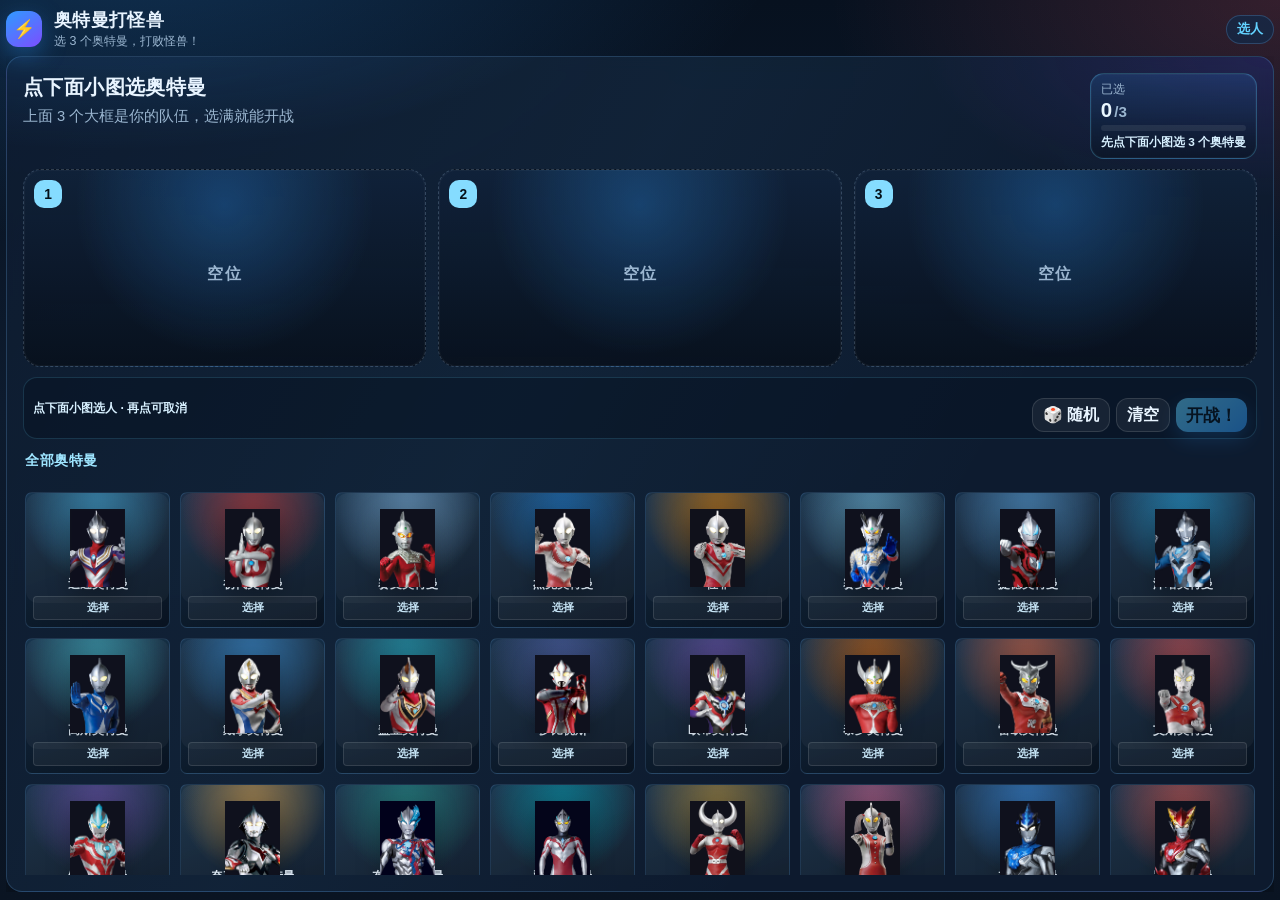
==== commit 5f936f51: "fix 优化" ====
--- a/index.html
+++ b/index.html
@@ -8,11 +8,14 @@
   <link rel="stylesheet" href="css/style.css" />
   <link rel="stylesheet" href="css/select-ui.css" />
   <link rel="stylesheet" href="css/battle-ui.css" />
-  <link rel="stylesheet" href="css/arcade-fx.css" />
+  <link rel="stylesheet" href="css/arcade-fx.css?v=skill-fx-18" />
   <link rel="stylesheet" href="css/layout-fit.css" />
   <link rel="stylesheet" href="css/kids-ui.css" />
   <link rel="stylesheet" href="css/battle-overlay-fix.css" />
   <link rel="stylesheet" href="css/fullbody-fix.css" />
+  <link rel="stylesheet" href="css/duel-table.css?v=random-arenas-15" />
+  <link rel="stylesheet" href="css/status-avatar-fx.css?v=purple-bubbles-2" />
+  <link rel="stylesheet" href="css/turn-order.css?v=1" />
 </head>
 <body>
   <div id="app">
@@ -96,9 +99,13 @@
             <span class="team-sub">我方</span>
           </div>
           <div id="ally-team" class="team-row"></div>
+          <div class="battle-log-wrap">
+            <div class="battle-log-label">战斗信息</div>
+            <div id="battle-log" class="battle-log" aria-live="polite"></div>
+          </div>
         </div>
 
-        <!-- 2. 当前人物 + 战斗信息（中左） -->
+        <!-- 2. 当前人物与战斗舞台（中左） -->
         <div class="battle-center battle-row">
           <div id="turn-banner" class="turn-banner">准备开战</div>
           <div class="battle-center-main">
@@ -119,10 +126,6 @@
                 </div>
                 <div id="monster-intel-list" class="monster-intel-list"></div>
               </section>
-              <div class="battle-log-wrap">
-                <div class="battle-log-label">战斗信息</div>
-                <div id="battle-log" class="battle-log" aria-live="polite"></div>
-              </div>
             </div>
           </div>
         </div>
@@ -136,8 +139,7 @@
           <div id="enemy-team" class="team-row"></div>
         </div>
 
-        <!-- 4. 技能操作（右） -->
-        <section class="action-bar battle-row">
+        <section class="action-bar battle-row" aria-label="战斗操作">
           <div class="action-meta">
             <div id="actor-info" class="actor-info">准备出手</div>
             <div class="action-tools">
@@ -151,11 +153,16 @@
           <div id="skill-buttons" class="skill-buttons"></div>
           <button id="btn-cancel-target" class="btn ghost" type="button" hidden>取消</button>
         </section>
+
       </section>
     </main>
 
     <div id="result-modal" class="modal" hidden>
       <div class="modal-card">
+        <div class="result-radiance" aria-hidden="true"></div>
+        <div class="result-sparkles" aria-hidden="true"><i></i><i></i><i></i><i></i><i></i></div>
+        <div id="result-icon" class="result-icon" aria-hidden="true">★</div>
+        <div id="result-kicker" class="result-kicker">战斗结算</div>
         <h2 id="result-title">打完了</h2>
         <p id="result-desc"></p>
         <button id="btn-restart" class="btn primary" type="button">再玩一次</button>
@@ -163,10 +170,10 @@
     </div>
   </div>
 
-  <script src="js/data.js"></script>
-  <script src="js/battle.js"></script>
-  <script src="js/fx.js"></script>
-  <script src="js/ui.js"></script>
+  <script src="js/data.js?v=roster-25-12"></script>
+  <script src="js/battle.js?v=expanded-skills-3"></script>
+  <script src="js/fx.js?v=skill-fx-17"></script>
+  <script src="js/ui.js?v=random-arenas-15"></script>
   <script src="js/main.js"></script>
 </body>
 </html>
--- a/css/arcade-fx.css
+++ b/css/arcade-fx.css
@@ -55,16 +55,65 @@
 .fx-float-text.heal { color: #4ade80; }
 .fx-float-text.buff { color: #60a5fa; }
 .fx-float-text.debuff { color: #fbbf24; }
+.fx-float-text.poison {
+  color: #e9d5ff;
+  text-shadow: 0 0 14px rgba(168, 85, 247, 0.9), 0 2px 0 rgba(32, 8, 56, 0.8);
+}
 .fx-float-text.combo {
   color: #ffd166;
   font-size: 1.15rem;
   letter-spacing: 0.08em;
 }
 
+.fx-talk-bubble {
+  position: absolute;
+  max-width: min(180px, 34vw);
+  padding: 6px 9px;
+  border: 1px solid rgba(187, 231, 255, 0.7);
+  border-radius: 7px;
+  background: rgba(7, 22, 38, 0.94);
+  box-shadow: 0 8px 20px rgba(0, 0, 0, 0.32), 0 0 16px rgba(85, 194, 255, 0.18);
+  color: #ecfaff;
+  font-size: clamp(0.68rem, 0.8vw, 0.82rem);
+  font-weight: 800;
+  line-height: 1.2;
+  text-align: center;
+  text-shadow: 0 1px 1px rgba(0, 0, 0, 0.35);
+  transform: translate(-50%, -100%);
+  animation: fx-talk-bubble 1.45s cubic-bezier(0.18, 0.82, 0.28, 1) forwards;
+  white-space: nowrap;
+  z-index: 4;
+}
+
+.fx-talk-bubble::after {
+  content: "";
+  position: absolute;
+  bottom: -6px;
+  left: 50%;
+  width: 9px;
+  height: 9px;
+  border-right: 1px solid rgba(187, 231, 255, 0.7);
+  border-bottom: 1px solid rgba(187, 231, 255, 0.7);
+  background: inherit;
+  transform: translateX(-50%) rotate(45deg);
+}
+
+.fx-talk-bubble.target {
+  border-color: rgba(255, 150, 160, 0.72);
+  background: rgba(51, 16, 29, 0.94);
+  box-shadow: 0 8px 20px rgba(0, 0, 0, 0.32), 0 0 16px rgba(255, 93, 108, 0.18);
+}
+
+.fx-talk-bubble.target::after {
+  border-color: rgba(255, 150, 160, 0.72);
+}
+
 .fx-combo-hud {
   position: absolute;
-  right: 18px;
-  top: 78px;
+  left: 50%;
+  top: 50%;
+  right: auto;
+  transform: translate(-50%, -100%);
   min-width: 96px;
   padding: 8px 10px 10px;
   border-radius: 14px;
@@ -84,6 +133,15 @@
   animation: combo-pop 0.35s cubic-bezier(0.16, 0.9, 0.3, 1.2);
 }
 
+.fx-burst.combo-blast {
+  width: 54px;
+  height: 54px;
+  border-radius: 50%;
+  background: radial-gradient(circle, rgba(255, 251, 207, 0.98) 0 8%, rgba(255, 137, 69, 0.82) 24%, rgba(255, 64, 94, 0.42) 46%, transparent 72%);
+  box-shadow: 0 0 22px rgba(255, 215, 99, 0.9), 0 0 44px rgba(255, 79, 96, 0.52);
+  animation: fx-combo-blast 0.62s cubic-bezier(0.12, 0.76, 0.27, 1) forwards;
+}
+
 .fx-combo-hud.hot {
   border-color: rgba(255, 93, 108, 0.55);
   box-shadow: 0 0 28px rgba(255, 93, 108, 0.28), 0 12px 30px rgba(0, 0, 0, 0.35);
@@ -210,6 +268,136 @@
 .modal-card.modal-pop {
   animation: modal-pop 0.55s cubic-bezier(0.16, 0.9, 0.28, 1.2);
 }
+
+.modal.show {
+  overflow: hidden;
+  background:
+    radial-gradient(circle at 50% 45%, rgba(26, 103, 166, 0.2), transparent 34%),
+    rgba(2, 8, 16, 0.82);
+  backdrop-filter: blur(5px);
+}
+
+.modal.show::before {
+  content: "";
+  position: absolute;
+  inset: 0;
+  pointer-events: none;
+  background: repeating-linear-gradient(90deg, transparent 0 86px, rgba(136, 224, 255, 0.035) 87px 88px);
+  animation: result-grid-drift 12s linear infinite;
+}
+
+.modal.show .modal-card {
+  position: relative;
+  width: min(460px, 100%);
+  min-height: 340px;
+  display: grid;
+  justify-items: center;
+  align-content: center;
+  gap: 10px;
+  overflow: hidden;
+  border: 1px solid rgba(144, 220, 255, 0.46);
+  border-radius: 10px;
+  background: linear-gradient(160deg, rgba(11, 35, 58, 0.98), rgba(4, 13, 26, 0.98));
+  box-shadow: 0 26px 80px rgba(0, 0, 0, 0.56), inset 0 1px rgba(255, 255, 255, 0.1);
+  isolation: isolate;
+  animation: result-card-arrive 0.65s cubic-bezier(0.16, 0.9, 0.28, 1.16) both;
+}
+
+.modal.show .modal-card > :not(.result-radiance):not(.result-sparkles) { position: relative; z-index: 2; }
+
+.result-radiance {
+  position: absolute;
+  inset: -45%;
+  z-index: 0;
+  background: conic-gradient(from 0deg, transparent, rgba(112, 217, 255, 0.2), transparent 15%, rgba(112, 217, 255, 0.12), transparent 40%);
+  animation: result-radiance-spin 8s linear infinite;
+}
+
+.result-icon {
+  width: 82px;
+  height: 82px;
+  display: grid;
+  place-items: center;
+  border: 1px solid rgba(183, 238, 255, 0.72);
+  border-radius: 50%;
+  background: rgba(8, 28, 48, 0.78);
+  box-shadow: 0 0 0 7px rgba(91, 196, 255, 0.08), 0 0 34px rgba(91, 196, 255, 0.36);
+  font-size: 2.55rem;
+  line-height: 1;
+  animation: result-icon-pulse 1.8s ease-in-out infinite;
+}
+
+.result-kicker {
+  color: #9fdff8;
+  font-size: 0.72rem;
+  font-weight: 900;
+  letter-spacing: 0.14em;
+}
+
+.modal.show .modal-card h2 {
+  margin: 0;
+  color: #eefaff;
+  font-size: clamp(1.55rem, 3vw, 2.15rem);
+  line-height: 1.12;
+  text-shadow: 0 0 18px rgba(103, 206, 255, 0.34);
+}
+
+.modal.show .modal-card p {
+  max-width: 32ch;
+  margin: 0 0 8px;
+  color: #b5d6e8;
+  font-size: 0.88rem;
+  line-height: 1.55;
+}
+
+.modal.show .modal-card .btn {
+  min-width: 136px;
+  border: 1px solid rgba(214, 245, 255, 0.65);
+  box-shadow: 0 10px 24px rgba(42, 163, 255, 0.25);
+}
+
+.result-sparkles { position: absolute; inset: 0; z-index: 1; pointer-events: none; }
+.result-sparkles i { position: absolute; width: 5px; height: 5px; border-radius: 50%; background: #d9f8ff; box-shadow: 0 0 13px #79d8ff; animation: result-spark 2.5s ease-in-out infinite; }
+.result-sparkles i:nth-child(1) { top: 18%; left: 14%; animation-delay: -0.2s; }
+.result-sparkles i:nth-child(2) { top: 27%; right: 16%; animation-delay: -1.1s; }
+.result-sparkles i:nth-child(3) { bottom: 26%; left: 20%; animation-delay: -1.6s; }
+.result-sparkles i:nth-child(4) { bottom: 20%; right: 23%; animation-delay: -0.8s; }
+.result-sparkles i:nth-child(5) { top: 10%; left: 52%; animation-delay: -2s; }
+
+.modal.result-victory .modal-card {
+  border-color: rgba(255, 218, 113, 0.82);
+  background: linear-gradient(160deg, rgba(55, 45, 12, 0.98), rgba(10, 24, 32, 0.98));
+  box-shadow: 0 26px 84px rgba(0, 0, 0, 0.58), 0 0 56px rgba(255, 203, 83, 0.2), inset 0 1px rgba(255, 244, 195, 0.16);
+}
+
+.modal.result-victory .result-radiance { background: conic-gradient(from 0deg, transparent, rgba(255, 211, 92, 0.35), transparent 17%, rgba(255, 238, 163, 0.15), transparent 42%); }
+.modal.result-victory .result-icon { border-color: #ffe29a; background: rgba(102, 67, 9, 0.85); box-shadow: 0 0 0 7px rgba(255, 202, 81, 0.1), 0 0 42px rgba(255, 199, 63, 0.48); }
+.modal.result-victory .result-kicker { color: #ffe4a2; }
+.modal.result-victory .modal-card h2 { color: #fff3cd; text-shadow: 0 0 20px rgba(255, 205, 71, 0.5); }
+.modal.result-victory .modal-card .btn { background: linear-gradient(180deg, #ffdb6e, #e99a27); color: #281500; border-color: #fff0b2; }
+
+.modal.result-defeat .modal-card {
+  border-color: rgba(255, 101, 118, 0.8);
+  background: linear-gradient(160deg, rgba(63, 15, 27, 0.98), rgba(18, 10, 20, 0.98));
+  box-shadow: 0 26px 84px rgba(0, 0, 0, 0.58), 0 0 56px rgba(255, 59, 82, 0.24), inset 0 1px rgba(255, 181, 188, 0.12);
+  animation: result-card-arrive 0.65s cubic-bezier(0.16, 0.9, 0.28, 1.16) both, result-defeat-shudder 1.4s ease-in-out 0.65s;
+}
+
+.modal.result-defeat .result-radiance { background: conic-gradient(from 0deg, transparent, rgba(255, 61, 82, 0.34), transparent 16%, rgba(160, 28, 52, 0.18), transparent 44%); }
+.modal.result-defeat .result-icon { border-color: #ff9fa9; background: rgba(105, 18, 37, 0.88); box-shadow: 0 0 0 7px rgba(255, 68, 88, 0.1), 0 0 42px rgba(255, 57, 80, 0.42); }
+.modal.result-defeat .result-kicker { color: #ffabb5; }
+.modal.result-defeat .modal-card h2 { color: #ffe1e5; text-shadow: 0 0 20px rgba(255, 76, 95, 0.5); }
+.modal.result-defeat .modal-card .btn { background: linear-gradient(180deg, #ff7585, #b82d45); border-color: #ffc0c7; }
+
+.modal.result-draw .modal-card { border-color: rgba(168, 145, 255, 0.78); background: linear-gradient(160deg, rgba(35, 22, 72, 0.98), rgba(10, 13, 32, 0.98)); }
+.modal.result-draw .result-icon { border-color: #c5b8ff; background: rgba(57, 39, 118, 0.86); }
+
+@keyframes result-card-arrive { 0% { opacity: 0; transform: translateY(24px) scale(0.78); } 68% { opacity: 1; transform: translateY(-4px) scale(1.03); } 100% { opacity: 1; transform: translateY(0) scale(1); } }
+@keyframes result-radiance-spin { to { transform: rotate(360deg); } }
+@keyframes result-icon-pulse { 0%, 100% { transform: scale(1); } 50% { transform: scale(1.08); } }
+@keyframes result-spark { 0%, 100% { opacity: 0.25; transform: scale(0.65); } 50% { opacity: 1; transform: scale(1.5); } }
+@keyframes result-grid-drift { to { transform: translateX(88px); } }
+@keyframes result-defeat-shudder { 0%, 100% { transform: translateX(0); } 20% { transform: translateX(-5px); } 40% { transform: translateX(5px); } 60% { transform: translateX(-3px); } 80% { transform: translateX(3px); } }
 
 .battle-stage.victory {
   box-shadow: 0 0 36px rgba(61, 220, 151, 0.35);
@@ -277,6 +465,12 @@
   }
 }
 
+@keyframes fx-talk-bubble {
+  0% { opacity: 0; transform: translate(-50%, -82%) scale(0.82); }
+  15%, 72% { opacity: 1; transform: translate(-50%, -112%) scale(1); }
+  100% { opacity: 0; transform: translate(-50%, -132%) scale(0.96); }
+}
+
 @keyframes fx-crit-flare {
   0% {
     opacity: 0.95;
@@ -289,9 +483,15 @@
 }
 
 @keyframes combo-pop {
-  0% { transform: scale(0.7) rotate(-4deg); opacity: 0.4; }
-  60% { transform: scale(1.12) rotate(2deg); opacity: 1; }
-  100% { transform: scale(1) rotate(0deg); opacity: 1; }
+  0% { transform: translate(-50%, -100%) scale(0.7) rotate(-4deg); opacity: 0.4; }
+  60% { transform: translate(-50%, -100%) scale(1.12) rotate(2deg); opacity: 1; }
+  100% { transform: translate(-50%, -100%) scale(1) rotate(0deg); opacity: 1; }
+}
+
+@keyframes fx-combo-blast {
+  0% { opacity: 0.98; transform: translate(-50%, -50%) scale(0.28) rotate(0deg); }
+  70% { opacity: 0.72; transform: translate(-50%, -50%) scale(1.26) rotate(120deg); }
+  100% { opacity: 0; transform: translate(-50%, -50%) scale(1.65) rotate(180deg); }
 }
 
 @keyframes banner-pop {
@@ -324,8 +524,6 @@
 
 @media (max-width: 980px) {
   .fx-combo-hud {
-    right: 12px;
-    top: 72px;
     min-width: 96px;
     padding: 8px 10px 10px;
   }
@@ -427,12 +625,51 @@
   box-shadow: 0 0 18px rgba(255, 209, 102, 0.55);
 }
 
+.fx-dir-trail.poison {
+  background: radial-gradient(circle, rgba(243, 232, 255, 0.98), rgba(168, 85, 247, 0.8) 42%, rgba(107, 33, 168, 0.35) 64%, transparent 74%);
+  box-shadow: 0 0 18px rgba(168, 85, 247, 0.72);
+}
+
 .fx-dir-trail.local.buff {
   animation-name: fx-dir-trail-local-up;
 }
 
 .fx-dir-trail.local.debuff {
   animation-name: fx-dir-trail-local-down;
+}
+
+.fx-burst.poison-bubbles {
+  width: 14px;
+  height: 14px;
+  background: radial-gradient(circle at 34% 28%, #f3e8ff 0 13%, #d8b4fe 16%, #a855f7 55%, rgba(88, 28, 135, 0.15) 74%);
+  box-shadow: -19px -13px 0 -2px #c084fc, 18px -8px 0 -3px #a855f7, -12px 16px 0 -3px #7e22ce, 14px 19px 0 -4px #d8b4fe, 0 0 20px rgba(168, 85, 247, 0.9);
+  animation: fx-poison-bubbles 1s cubic-bezier(0.14, 0.76, 0.3, 1) forwards;
+}
+
+.fx-burst.revive-halo {
+  width: 30px;
+  height: 30px;
+  border: 3px solid rgba(255, 244, 194, 0.96);
+  box-shadow: 0 0 15px rgba(134, 239, 172, 0.9), 0 0 30px rgba(99, 210, 255, 0.65);
+  animation: fx-revive-halo 0.85s ease-out forwards;
+}
+
+.fx-burst.group-wave {
+  width: 42px;
+  height: 42px;
+  border: 2px solid rgba(99, 210, 255, 0.9);
+  box-shadow: 0 0 20px rgba(99, 210, 255, 0.62), inset 0 0 14px rgba(255, 255, 255, 0.3);
+  animation: fx-group-wave 0.72s cubic-bezier(0.12, 0.72, 0.28, 1) forwards;
+}
+
+.fighter-card.poisoned {
+  animation: fx-poison-status 1s ease-out;
+  box-shadow: 0 0 0 2px rgba(192, 132, 252, 0.78), 0 0 25px rgba(126, 34, 206, 0.58);
+}
+
+.fighter-card.revive {
+  animation: fx-revive-status 0.75s ease-out;
+  box-shadow: 0 0 0 2px rgba(255, 244, 194, 0.88), 0 0 28px rgba(134, 239, 172, 0.62);
 }
 
 @keyframes fx-dir-beam-shot {
@@ -517,3 +754,32 @@
     transform: translate(0, 26px) scale(1.2);
   }
 }
+
+@keyframes fx-poison-bubbles {
+  0% { opacity: 0; transform: translate(-50%, 8px) scale(0.45); }
+  32% { opacity: 1; }
+  100% { opacity: 0; transform: translate(-50%, -38px) scale(1.45); }
+}
+
+@keyframes fx-revive-halo {
+  0% { opacity: 0; transform: translate(-50%, -50%) scale(0.35); }
+  45% { opacity: 1; }
+  100% { opacity: 0; transform: translate(-50%, -50%) scale(2.25); }
+}
+
+@keyframes fx-group-wave {
+  0% { opacity: 0; transform: translate(-50%, -50%) scale(0.3); }
+  25% { opacity: 0.95; }
+  100% { opacity: 0; transform: translate(-50%, -50%) scale(2.6); }
+}
+
+@keyframes fx-poison-status {
+  0%, 100% { filter: saturate(1); }
+  45% { filter: saturate(1.4) hue-rotate(18deg) brightness(1.13); }
+}
+
+@keyframes fx-revive-status {
+  0% { filter: brightness(0.72) saturate(0.8); transform: translateY(4px); }
+  55% { filter: brightness(1.35) saturate(1.18); transform: translateY(-3px); }
+  100% { filter: brightness(1) saturate(1); transform: translateY(0); }
+}
--- a/css/layout-fit.css
+++ b/css/layout-fit.css
@@ -538,3 +538,23 @@
     height: min(130px, 58%);
   }
 }
+
+/* 战斗主区固定为三栏：我方阵容、中央舞台、敌方阵容。 */
+@media (min-width: 1101px) {
+  #screen-battle .battle-field,
+  #screen-battle .battle-field.four-columns,
+  #screen-battle .battle-field.vertical-stack {
+    grid-template-columns: minmax(300px, 1fr) minmax(320px, 1.1fr) minmax(300px, 1fr);
+    gap: 12px;
+  }
+
+  #screen-battle .action-bar {
+    grid-column: 1 / -1;
+    grid-row: 2;
+  }
+
+  #screen-battle .team-column,
+  #screen-battle .battle-center {
+    grid-row: 1;
+  }
+}
--- a/css/battle-overlay-fix.css
+++ b/css/battle-overlay-fix.css
@@ -2,10 +2,10 @@
 
 /* 1) COMBO 不再压住右侧技能栏，改到顶部中央 */
 .fx-combo-hud {
-  right: auto !important;
-  left: 50% !important;
-  top: 64px !important;
-  transform: translateX(-50%);
+  right: max(18px, env(safe-area-inset-right)) !important;
+  left: auto !important;
+  top: max(76px, env(safe-area-inset-top)) !important;
+  transform: none;
   min-width: 84px;
   padding: 6px 8px 8px;
   z-index: 20;
@@ -13,11 +13,16 @@
 
 @media (max-width: 980px) {
   .fx-combo-hud {
-    right: auto !important;
-    left: 50% !important;
-    top: 58px !important;
-    transform: translateX(-50%);
+    right: max(10px, env(safe-area-inset-right)) !important;
+    left: auto !important;
+    top: max(10px, env(safe-area-inset-top)) !important;
+    min-width: 72px;
+    padding: 5px 7px 7px;
   }
+
+  .fx-combo-label { font-size: 0.62rem; }
+  .fx-combo-value { font-size: 1.25rem; }
+  .fx-combo-bar { margin-top: 4px; }
 }
 
 /* 2) 角色图完整显示：contain + 黑底缩略，绝不裁切 */
--- a/css/fullbody-fix.css
+++ b/css/fullbody-fix.css
@@ -30,7 +30,7 @@
   height: 100% !important;
   max-width: 100% !important;
   max-height: 100% !important;
-  padding: 6px 6px 22px !important; /* 底部留给名字条 */
+  padding: 6px !important;
   margin: 0 !important;
   box-sizing: border-box !important;
   object-fit: contain !important;
@@ -39,10 +39,55 @@
   border-radius: 10px !important;
 }
 
-/* 名字条半透明，不挡主体 */
-.fighter-name-chip {
-  background: rgba(6, 12, 22, 0.78) !important;
+/* 卡片底部信息带：名称、血条、数值和状态保持同一阅读顺序。 */
+.fighter-card .fighter-layout {
+  grid-template-rows: minmax(0, 1fr) auto !important;
+  gap: 6px !important;
+}
+
+.fighter-card .fighter-info-block {
+  display: grid;
+  grid-template-columns: minmax(0, 1fr) auto;
+  grid-template-areas:
+    "name health"
+    "bar bar"
+    "status status";
+  align-items: center;
+  column-gap: 8px;
+  row-gap: 3px;
+  min-width: 0;
+  padding: 5px 6px 4px;
+  border-radius: 9px;
+  background: rgba(6, 12, 22, 0.78);
+  border: 1px solid color-mix(in srgb, var(--accent) 26%, rgba(255, 255, 255, 0.1));
+}
+
+.fighter-card .fighter-name-chip {
+  grid-area: name;
+  min-width: 0;
+  padding: 0 !important;
+  overflow: hidden;
+  text-overflow: ellipsis;
+  white-space: nowrap;
+  background: transparent !important;
   pointer-events: none;
+}
+
+.fighter-card .fighter-info-block .hp-bar {
+  grid-area: bar;
+  width: 100%;
+}
+
+.fighter-card .fighter-info-block .hp-text {
+  grid-area: health;
+  margin: 0;
+  white-space: nowrap;
+}
+
+.fighter-card .fighter-info-block .buff-line {
+  grid-area: status;
+  margin: 0;
+  min-height: 0;
 }
 
 /* 中央当前角色大图：同样完整 contain */
@@ -93,3 +138,104 @@
   padding: 2px !important;
   box-sizing: border-box !important;
 }
+
+/*
+  对战主区域：我方阵容 / 当前战斗舞台 / 敌方阵容为三个清晰的视觉主区。
+  操作栏保留独立窄轨，并停靠在该轨道底部，避免侵占主战斗区。
+*/
+@media (min-width: 1101px) {
+  #screen-battle .battle-field,
+  #screen-battle .battle-field.four-columns,
+  #screen-battle .battle-field.vertical-stack {
+    grid-template-columns:
+      minmax(190px, 0.95fr)
+      minmax(320px, 1.6fr)
+      minmax(190px, 0.95fr)
+      minmax(154px, 0.7fr) !important;
+    gap: 12px !important;
+  }
+
+  #screen-battle .team-column,
+  #screen-battle .battle-center,
+  #screen-battle .action-bar {
+    min-width: 0;
+  }
+
+  #screen-battle .battle-center {
+    border-left: 1px solid rgba(99, 210, 255, 0.16);
+    border-right: 1px solid rgba(255, 93, 108, 0.16);
+    padding-inline: 12px;
+  }
+
+  #screen-battle .team-column.ally {
+    border-left: 2px solid rgba(99, 210, 255, 0.42);
+    display: grid;
+    grid-template-rows: auto minmax(0, 1fr) minmax(96px, 0.42fr);
+    gap: 6px;
+  }
+
+  #screen-battle .team-column.ally .team-title {
+    margin-bottom: 0;
+  }
+
+  #screen-battle .team-column.ally .battle-log-wrap {
+    min-height: 0;
+    max-width: 100%;
+  }
+
+  #screen-battle .team-column.ally .battle-log {
+    min-height: 0;
+    height: 100%;
+    overflow: auto;
+    overflow-wrap: anywhere;
+  }
+
+  #screen-battle .team-column.enemy {
+    border-right: 2px solid rgba(255, 93, 108, 0.42);
+  }
+
+  #screen-battle .action-bar {
+    align-self: end;
+    height: min(100%, 430px);
+    max-height: 100%;
+  }
+
+  #screen-battle .action-bar .skill-buttons {
+    min-height: 0;
+    overflow: auto;
+    overscroll-behavior: contain;
+    scrollbar-width: thin;
+    scrollbar-color: rgba(99, 210, 255, 0.36) transparent;
+  }
+}
+
+/* 最后加载的战斗布局覆盖：操作区独立置于三栏主战区下方。 */
+@media (min-width: 1101px) {
+  #screen-battle .battle-field,
+  #screen-battle .battle-field.four-columns,
+  #screen-battle .battle-field.vertical-stack {
+    grid-template-columns: minmax(300px, 1fr) minmax(320px, 1.1fr) minmax(300px, 1fr) !important;
+    grid-template-rows: minmax(0, 1fr) auto;
+  }
+
+  /* 阵营内固定一行三张竖卡，避免主战区退化为纵向名单。 */
+  #screen-battle .team-column .team-row {
+    grid-template-columns: repeat(3, minmax(0, 1fr));
+    grid-template-rows: minmax(0, 1fr);
+    gap: 8px;
+    overflow-x: auto;
+    overflow-y: hidden;
+  }
+
+  #screen-battle .team-column .fighter-card {
+    min-width: 0;
+  }
+
+  #screen-battle .action-bar {
+    grid-column: 1 / -1;
+    grid-row: 2;
+    width: auto;
+    height: auto;
+    max-height: none;
+  }
+}
--- a/css/duel-table.css
+++ b/css/duel-table.css
@@ -0,0 +1,905 @@
+/* Final battle layout: a compact tabletop duel rather than three vertical lists. */
+
+#screen-battle.active {
+  padding: 12px clamp(12px, 2vw, 32px) 18px;
+  background:
+    radial-gradient(ellipse 52% 70% at 50% 44%, rgba(42, 119, 181, 0.18), transparent 68%),
+    linear-gradient(180deg, #071425 0%, #09101b 100%);
+}
+
+/* Random battle arenas: recognizable scene backdrops without external asset loading. */
+#screen-battle.active[data-arena] {
+  position: relative;
+  isolation: isolate;
+  overflow: hidden;
+  background-size: cover;
+  background-position: center;
+}
+
+#screen-battle.active[data-arena]::before {
+  content: attr(data-arena-name);
+  position: absolute;
+  right: clamp(16px, 3vw, 46px);
+  bottom: 18px;
+  z-index: -1;
+  padding: 5px 9px;
+  border: 1px solid rgba(205, 244, 255, 0.28);
+  border-radius: 4px;
+  background: rgba(3, 12, 20, 0.38);
+  color: rgba(221, 246, 255, 0.68);
+  font-size: 0.68rem;
+  font-weight: 800;
+}
+
+#screen-battle.active[data-arena="city"] {
+  background-color: #071728;
+  background-image:
+    linear-gradient(180deg, rgba(3, 13, 25, 0.28), rgba(4, 12, 20, 0.74)),
+    radial-gradient(ellipse at 72% 16%, rgba(118, 208, 255, 0.3), transparent 16%),
+    repeating-linear-gradient(90deg, transparent 0 6%, rgba(24, 61, 86, 0.7) 6% 10%, transparent 10% 13%),
+    repeating-linear-gradient(90deg, transparent 0 3%, rgba(120, 207, 255, 0.18) 3% 3.35%, transparent 3.35% 7%),
+    linear-gradient(180deg, #1a496d 0 52%, #0b1d2d 52% 100%);
+  background-size: cover, cover, 240px 52%, 160px 48%, cover;
+  background-position: center, center, bottom, bottom, center;
+  background-repeat: no-repeat, no-repeat, repeat-x, repeat-x, no-repeat;
+}
+
+#screen-battle.active[data-arena="forest"] {
+  background-color: #071b16;
+  background-image:
+    linear-gradient(180deg, rgba(3, 15, 13, 0.26), rgba(2, 12, 10, 0.76)),
+    radial-gradient(ellipse at 18% 22%, rgba(108, 214, 154, 0.28), transparent 20%),
+    repeating-linear-gradient(90deg, transparent 0 7%, rgba(10, 42, 28, 0.78) 7% 9%, transparent 9% 16%),
+    repeating-linear-gradient(45deg, transparent 0 18px, rgba(77, 168, 105, 0.12) 19px 21px, transparent 22px 42px),
+    linear-gradient(180deg, #1a4932 0 50%, #0a2519 50% 100%);
+  background-size: cover, cover, 210px 100%, 90px 100%, cover;
+  background-repeat: no-repeat, no-repeat, repeat-x, repeat, no-repeat;
+}
+
+#screen-battle.active[data-arena="desert"] {
+  background-color: #2d2011;
+  background-image:
+    linear-gradient(180deg, rgba(35, 19, 8, 0.2), rgba(25, 13, 5, 0.68)),
+    radial-gradient(circle at 76% 19%, rgba(255, 234, 166, 0.62) 0 4%, transparent 4.5%),
+    radial-gradient(ellipse at 22% 100%, rgba(210, 141, 66, 0.72) 0 34%, transparent 35%),
+    radial-gradient(ellipse at 76% 105%, rgba(244, 182, 92, 0.58) 0 40%, transparent 41%),
+    linear-gradient(180deg, #aa6738 0 52%, #5d341a 52% 100%);
+}
+
+#screen-battle.active[data-arena="space"] {
+  background-color: #060616;
+  background-image:
+    linear-gradient(180deg, rgba(2, 4, 18, 0.18), rgba(2, 3, 14, 0.72)),
+    radial-gradient(ellipse at 72% 38%, rgba(133, 76, 255, 0.33), transparent 24%),
+    radial-gradient(circle at 12% 18%, rgba(255, 255, 255, 0.72) 0 1px, transparent 1.6px),
+    radial-gradient(circle at 58% 24%, rgba(182, 230, 255, 0.65) 0 1px, transparent 1.6px),
+    radial-gradient(circle at 83% 70%, rgba(255, 241, 171, 0.68) 0 1px, transparent 1.7px),
+    linear-gradient(140deg, #101942, #08091d 60%, #22124a);
+  background-size: cover, cover, 90px 90px, 130px 130px, 170px 170px, cover;
+}
+
+#screen-battle.active[data-arena="ocean"] {
+  background-color: #042033;
+  background-image:
+    linear-gradient(180deg, rgba(2, 20, 34, 0.14), rgba(1, 15, 27, 0.74)),
+    radial-gradient(ellipse at 50% -12%, rgba(111, 240, 255, 0.45), transparent 42%),
+    repeating-linear-gradient(116deg, transparent 0 22px, rgba(77, 211, 231, 0.09) 23px 25px, transparent 26px 50px),
+    radial-gradient(ellipse at 18% 93%, rgba(10, 93, 109, 0.62) 0 18%, transparent 19%),
+    radial-gradient(ellipse at 82% 100%, rgba(13, 81, 112, 0.64) 0 22%, transparent 23%),
+    linear-gradient(180deg, #0b5873 0, #06354d 46%, #041d31 100%);
+  background-size: cover, cover, 110px 110px, cover, cover, cover;
+}
+
+#screen-battle.active[data-arena] .team-column {
+  background-color: rgba(6, 19, 32, 0.76);
+  backdrop-filter: blur(3px);
+}
+
+#screen-battle.active[data-arena] .team-column.enemy {
+  background-color: rgba(39, 13, 24, 0.74);
+}
+
+#screen-battle .battle-field,
+#screen-battle .battle-field.four-columns,
+#screen-battle .battle-field.vertical-stack {
+  position: relative;
+  display: grid;
+  grid-template-columns: minmax(240px, 0.95fr) minmax(400px, 1.6fr) minmax(240px, 0.95fr);
+  grid-template-rows: minmax(0, 1fr) auto;
+  grid-template-areas:
+    "ally center enemy"
+    "ally center actions";
+  gap: clamp(14px, 2vw, 30px) !important;
+  width: min(1440px, 100%);
+  margin: 0 auto;
+  overflow: visible;
+}
+
+#screen-battle .battle-field::before {
+  content: "";
+  position: absolute;
+  inset: 7% 24% 11%;
+  z-index: 0;
+  border: 1px solid rgba(137, 220, 255, 0.18);
+  border-radius: 50%;
+  box-shadow: 0 0 70px rgba(48, 157, 242, 0.14), inset 0 0 52px rgba(30, 138, 220, 0.06);
+  pointer-events: none;
+}
+
+#screen-battle .team-column,
+#screen-battle .battle-center {
+  position: relative;
+  z-index: 1;
+  min-width: 0;
+  min-height: 0;
+}
+
+#screen-battle .team-column.ally { grid-area: ally; }
+#screen-battle .battle-center { grid-area: center; }
+#screen-battle .team-column.enemy { grid-area: enemy; }
+
+#screen-battle .team-column {
+  display: grid;
+  grid-template-rows: auto minmax(0, 1fr) auto;
+  gap: 10px;
+  padding: 12px;
+  border: 1px solid rgba(112, 195, 255, 0.26);
+  border-radius: 10px;
+  background: linear-gradient(180deg, rgba(16, 42, 67, 0.78), rgba(6, 18, 32, 0.92));
+  box-shadow: inset 0 1px rgba(209, 245, 255, 0.06), 0 18px 42px rgba(0, 0, 0, 0.2);
+}
+
+#screen-battle .team-column.enemy {
+  border-color: rgba(255, 119, 132, 0.32);
+  background: linear-gradient(180deg, rgba(67, 27, 42, 0.76), rgba(25, 12, 23, 0.94));
+}
+
+#screen-battle .team-title {
+  display: flex;
+  align-items: baseline;
+  justify-content: space-between;
+  margin: 0;
+  padding-bottom: 8px;
+  border-bottom: 1px solid rgba(130, 207, 255, 0.22);
+  color: #9ee5ff;
+  font-size: 0.95rem;
+  font-weight: 900;
+  letter-spacing: 0;
+}
+
+#screen-battle .enemy .team-title {
+  border-bottom-color: rgba(255, 149, 160, 0.25);
+  color: #ff9ca8;
+}
+
+#screen-battle .team-sub {
+  margin: 0;
+  color: inherit;
+  font-size: 0.68rem;
+  opacity: 0.72;
+}
+
+#screen-battle .team-row {
+  display: grid;
+  grid-template-columns: repeat(3, minmax(0, 1fr));
+  grid-template-rows: minmax(0, 1fr);
+  gap: 8px;
+  min-height: 0;
+  height: auto;
+  overflow: visible;
+}
+
+#screen-battle .fighter-card {
+  min-width: 0;
+  height: auto;
+  padding: 5px;
+  border: 1px solid color-mix(in srgb, var(--accent) 58%, rgba(255, 255, 255, 0.15));
+  border-radius: 7px;
+  background: linear-gradient(155deg, color-mix(in srgb, var(--accent) 18%, #101824), #05090f 52%);
+  box-shadow: 0 9px 20px rgba(0, 0, 0, 0.28), inset 0 0 0 1px rgba(255,255,255,0.05);
+  transition: transform 0.16s ease, box-shadow 0.16s ease;
+}
+
+#screen-battle .fighter-card:hover:not(.dead) {
+  transform: translateY(-7px);
+  box-shadow: 0 14px 28px rgba(0,0,0,.34), 0 0 18px color-mix(in srgb, var(--accent) 28%, transparent);
+}
+
+#screen-battle .fighter-layout {
+  grid-template-rows: minmax(0, 1fr) auto;
+  gap: 4px;
+}
+
+#screen-battle .avatar-frame {
+  border-radius: 4px;
+  background:
+    linear-gradient(180deg, color-mix(in srgb, var(--accent) 20%, transparent), transparent 42%),
+    #05070b;
+}
+
+#screen-battle .avatar-frame .avatar {
+  padding: 4px 3px 24px;
+}
+
+#screen-battle .fighter-name-chip {
+  position: static !important;
+  padding: 3px 2px;
+  border: 0;
+  border-radius: 3px;
+  background: rgba(4, 9, 16, 0.82);
+  font-size: clamp(0.62rem, 0.7vw, 0.76rem);
+}
+
+#screen-battle .fighter-hp-block,
+#screen-battle .fighter-info-block {
+  display: grid;
+  grid-template-columns: 1fr;
+  gap: 2px;
+}
+
+#screen-battle .fighter-info-block {
+  grid-auto-flow: row;
+  grid-template-areas: none;
+  align-content: start;
+  padding: 4px 2px 2px;
+}
+
+#screen-battle .fighter-info-block .fighter-name-chip,
+#screen-battle .fighter-info-block .hp-bar,
+#screen-battle .fighter-info-block .hp-text,
+#screen-battle .fighter-info-block .buff-line {
+  grid-area: auto !important;
+}
+
+#screen-battle .fighter-stats {
+  display: grid !important;
+  grid-template-columns: repeat(3, minmax(0, 1fr));
+  gap: 2px;
+  color: #aebfce;
+  font-size: clamp(0.55rem, 0.62vw, 0.66rem);
+  line-height: 1.1;
+  text-align: center;
+}
+
+#screen-battle .fighter-stats span {
+  min-width: 0;
+  padding: 2px 0;
+  border-top: 1px solid rgba(255, 255, 255, 0.1);
+  white-space: nowrap;
+}
+
+#screen-battle .fighter-stats b {
+  color: #f4fbff;
+  font-weight: 800;
+}
+
+#screen-battle .fighter-skills {
+  position: static;
+  display: block;
+  max-height: none;
+  overflow: visible;
+  padding: 2px 0;
+  border: 0;
+  border-radius: 0;
+  background: transparent;
+  box-shadow: none;
+  backdrop-filter: none;
+}
+
+#screen-battle .fighter-card.skill-peek:not(.current):not(.targetable) .fighter-skills {
+  display: block;
+}
+
+#screen-battle .fighter-card .skill-mini.compact,
+#screen-battle .fighter-card .skill-mini.vertical {
+  gap: 2px;
+}
+
+#screen-battle .fighter-card .skill-mini.compact li,
+#screen-battle .fighter-card .skill-mini.vertical li {
+  grid-template-columns: auto 1fr auto;
+  gap: 3px;
+  padding: 2px 3px;
+  border-radius: 3px;
+}
+
+#screen-battle .fighter-card .skill-mini-text {
+  display: contents;
+}
+
+#screen-battle .fighter-card .skill-mini-text strong {
+  align-self: center;
+  overflow: hidden;
+  color: #d9e8f2;
+  font-size: clamp(0.5rem, 0.57vw, 0.62rem);
+  text-overflow: ellipsis;
+  white-space: nowrap;
+}
+
+#screen-battle .fighter-card .skill-mini-text em {
+  align-self: center;
+  color: #8fe9ae;
+  font-size: clamp(0.48rem, 0.53vw, 0.58rem);
+  white-space: nowrap;
+}
+
+#screen-battle .fighter-card .skill-mini-desc {
+  display: block;
+  grid-column: 2 / -1;
+  overflow: hidden;
+  color: #88a5b7;
+  font-size: clamp(0.46rem, 0.51vw, 0.56rem);
+  line-height: 1.15;
+  text-overflow: ellipsis;
+  white-space: nowrap;
+}
+
+#screen-battle .fighter-card .skill-mini.compact .skill-icon,
+#screen-battle .fighter-card .skill-mini.vertical .skill-icon {
+  width: 1em;
+  min-width: 1em;
+  height: 1em;
+  font-size: 0.58rem;
+}
+
+#screen-battle .hp-bar {
+  height: 6px;
+}
+
+#screen-battle .hp-fill,
+#screen-battle .team-column.enemy .hp-fill {
+  background: linear-gradient(90deg, #bd2637, #f04458 56%, #ff8d99);
+}
+
+#screen-battle .hp-glow,
+#screen-battle .team-column.enemy .hp-glow {
+  box-shadow: 0 0 12px rgba(240, 68, 88, 0.48);
+}
+
+#screen-battle .hp-text,
+#screen-battle .buff-line {
+  font-size: 0.65rem;
+  line-height: 1.1;
+  text-align: center;
+}
+
+#screen-battle .battle-log-wrap {
+  min-height: 84px;
+}
+
+#screen-battle .battle-log-label {
+  margin-bottom: 5px;
+  color: #8fc9e4;
+  font-size: 0.7rem;
+  font-weight: 800;
+}
+
+#screen-battle .battle-log {
+  height: 76px;
+  padding: 7px;
+  border-radius: 5px;
+  border: 1px solid rgba(121, 198, 239, 0.13);
+  background: rgba(2, 9, 17, 0.44);
+  font-size: 0.67rem;
+}
+
+#screen-battle .battle-center {
+  display: grid;
+  grid-template-rows: auto minmax(0, 1fr) auto;
+  gap: 12px;
+  padding: 0;
+  overflow: visible;
+}
+
+#screen-battle .turn-banner {
+  justify-self: center;
+  min-width: 210px;
+  padding: 7px 18px;
+  border: 1px solid rgba(166, 230, 255, 0.48);
+  border-radius: 4px;
+  background: rgba(8, 24, 41, 0.9);
+  box-shadow: 0 0 24px rgba(56, 169, 246, 0.2);
+  color: #e8f8ff;
+  font-weight: 900;
+  text-align: center;
+}
+
+#screen-battle .battle-center-main {
+  position: relative;
+  display: grid;
+  grid-column: 1;
+  grid-row: 2;
+  grid-template-columns: 1fr;
+  grid-template-rows: minmax(0, 1fr);
+  min-height: 270px;
+  height: auto;
+}
+
+#screen-battle .battle-center-main::before {
+  content: "VS";
+  position: absolute;
+  top: 14px;
+  left: 50%;
+  z-index: 4;
+  transform: translateX(-50%);
+  width: 42px;
+  height: 42px;
+  border: 1px solid #ffd27a;
+  border-radius: 50%;
+  background: #191211;
+  box-shadow: 0 0 0 4px rgba(255, 194, 91, 0.12), 0 0 24px rgba(255, 174, 70, 0.25);
+  color: #ffe2a6;
+  font-size: 0.78rem;
+  font-weight: 900;
+  line-height: 42px;
+  text-align: center;
+}
+
+#screen-battle .current-actor {
+  display: grid;
+  min-height: 0;
+  border: 1px solid rgba(133, 215, 255, 0.42);
+  border-radius: 10px;
+  background:
+    radial-gradient(ellipse at 50% 65%, rgba(57, 171, 244, 0.2), transparent 55%),
+    linear-gradient(180deg, rgba(14, 41, 65, 0.66), rgba(5, 14, 25, 0.86));
+}
+
+#screen-battle .current-actor-card {
+  grid-template-rows: auto minmax(0, 1fr) auto auto;
+  gap: 4px;
+  padding: 18px 12px 12px;
+}
+
+#screen-battle .current-actor-badge {
+  top: 8px;
+  left: 10px;
+  border-radius: 3px;
+  font-size: 0.66rem;
+}
+
+#screen-battle .current-actor-avatar {
+  width: min(280px, 76%);
+  height: min(250px, 70%);
+  align-self: center;
+}
+
+#screen-battle .current-actor-name { font-size: 1.16rem; }
+#screen-battle .current-actor-hp { font-size: 0.86rem; }
+
+#screen-battle .battle-info-panel { display: none; }
+
+#screen-battle .action-bar {
+  display: grid;
+  grid-area: actions;
+  grid-template-columns: minmax(122px, 0.6fr) minmax(0, 2.4fr);
+  grid-template-rows: auto;
+  gap: 10px;
+  min-height: 112px;
+  height: auto;
+  padding: 10px;
+  border: 1px solid rgba(120, 204, 251, 0.28);
+  border-radius: 8px;
+  background: rgba(6, 18, 31, 0.9);
+  box-shadow: 0 14px 32px rgba(0,0,0,.25);
+  overflow: visible;
+}
+
+#screen-battle .action-meta {
+  display: flex;
+  flex-direction: column;
+  align-items: stretch;
+  justify-content: center;
+  gap: 7px;
+  margin: 0;
+}
+
+#screen-battle .actor-info { font-size: 0.75rem; }
+#screen-battle .action-tools { display: grid; gap: 5px; }
+#screen-battle .target-hint { min-height: 1em; font-size: 0.67rem; }
+#screen-battle .btn.auto-toggle { min-height: 28px; padding: 4px 8px; font-size: 0.68rem; }
+
+#screen-battle .skill-buttons {
+  display: grid;
+  grid-template-columns: repeat(3, minmax(0, 1fr));
+  grid-template-rows: minmax(82px, 1fr);
+  height: auto;
+  gap: 8px;
+}
+
+#screen-battle .skill-owner { display: none; }
+
+#screen-battle .skill-btn {
+  height: auto;
+  min-height: 82px;
+  max-height: none;
+  padding: 8px;
+  border-radius: 6px;
+}
+
+#screen-battle .skill-btn .skill-head { gap: 6px; }
+#screen-battle .skill-btn .skill-icon { width: 1.65em; min-width: 1.65em; height: 1.65em; font-size: 0.92rem; border-radius: 5px; }
+#screen-battle .skill-btn .skill-name { font-size: 0.78rem; }
+#screen-battle .skill-btn .skill-meta { padding-left: 0; font-size: 0.67rem; }
+
+#screen-battle .skill-btn .skill-desc {
+  grid-column: 1 / -1;
+  min-height: 2.4em;
+  overflow: hidden;
+  color: #8fa9bc;
+  font-size: 0.61rem;
+  line-height: 1.2;
+  text-align: left;
+  text-overflow: ellipsis;
+  display: -webkit-box !important;
+  -webkit-box-orient: vertical;
+  -webkit-line-clamp: 2;
+}
+
+#screen-battle .fighter-card.current {
+  transform: translateY(-7px);
+  box-shadow: 0 0 0 2px color-mix(in srgb, var(--accent) 70%, white 15%), 0 0 24px color-mix(in srgb, var(--accent) 40%, transparent);
+}
+
+@media (min-width: 901px) {
+  /* Keep the enemy rail stable when the skill controls change state. */
+  #screen-battle .battle-field,
+  #screen-battle .battle-field.four-columns,
+  #screen-battle .battle-field.vertical-stack {
+    grid-template-rows: minmax(0, 1fr) clamp(176px, 20dvh, 220px);
+  }
+
+  #screen-battle .team-column.enemy {
+    position: sticky;
+    top: 12px;
+    align-self: stretch;
+  }
+
+  #screen-battle .action-bar {
+    min-height: 0;
+    height: 100%;
+    overflow: auto;
+  }
+}
+
+@media (max-width: 900px) {
+  #screen-battle.active { height: auto; max-height: none; min-height: calc(100dvh - 64px); overflow: auto; }
+  #screen-battle .battle-field,
+  #screen-battle .battle-field.four-columns,
+  #screen-battle .battle-field.vertical-stack {
+    grid-template-columns: 1fr;
+    grid-template-rows: auto auto auto auto;
+    grid-template-areas:
+      "enemy"
+      "actions"
+      "center"
+      "ally";
+    gap: 12px !important;
+    overflow: visible;
+  }
+  #screen-battle .battle-field::before { inset: 27% 4% 24%; }
+  #screen-battle .team-column { min-height: 230px; }
+  #screen-battle .team-row { min-height: 150px; }
+  #screen-battle .battle-center { min-height: 430px; }
+}
+
+@media (max-width: 520px) {
+  #screen-battle.active { padding-inline: 8px; }
+  #screen-battle .team-column { padding: 8px; }
+  #screen-battle .current-actor-avatar { width: min(220px, 74%); }
+  #screen-battle .action-bar { grid-template-columns: 1fr; }
+  #screen-battle .skill-buttons { grid-template-columns: repeat(3, minmax(84px, 1fr)); overflow-x: auto; }
+  #screen-battle .skill-btn { min-width: 84px; }
+}
+
+/* Selected heroes: show the decision-critical stats and skills beside the portrait. */
+#screen-select .selected-slot.filled .selected-slot-body {
+  display: grid;
+  grid-template-columns: minmax(66px, 0.7fr) minmax(92px, 0.95fr) minmax(100px, 1.25fr);
+  align-items: stretch;
+  gap: 8px;
+  padding: 28px 10px 10px;
+  text-align: left;
+}
+
+#screen-select .selected-slot-stats,
+#screen-select .selected-slot-skills {
+  min-width: 0;
+  margin: 0;
+  padding: 6px;
+  border: 1px solid color-mix(in srgb, var(--accent) 32%, rgba(255, 255, 255, 0.12));
+  border-radius: 5px;
+  background: rgba(3, 11, 20, 0.5);
+}
+
+#screen-select .selected-slot-stats {
+  display: grid;
+  align-content: center;
+  gap: 5px;
+}
+
+#screen-select .selected-slot-stats span {
+  display: grid;
+  gap: 2px;
+  color: #98b7ca;
+  font-size: clamp(0.55rem, 0.62vw, 0.7rem);
+  line-height: 1.1;
+}
+
+#screen-select .selected-slot-stats b {
+  color: #eefaff;
+  font-size: clamp(0.7rem, 0.78vw, 0.88rem);
+}
+
+#screen-select .selected-slot-hero {
+  display: grid;
+  grid-template-rows: minmax(0, 1fr) auto;
+  min-width: 0;
+  text-align: center;
+}
+
+#screen-select .selected-slot-avatar {
+  width: 100%;
+  height: 100%;
+  min-height: 0;
+  max-height: none;
+  object-position: center center;
+}
+
+#screen-select .selected-slot-name {
+  margin-top: 4px;
+  overflow: hidden;
+  font-size: clamp(0.68rem, 0.84vw, 0.98rem);
+  text-align: center;
+  text-overflow: ellipsis;
+  white-space: nowrap;
+}
+
+#screen-select .selected-slot-skills {
+  display: grid;
+  align-content: center;
+  gap: 3px;
+  list-style: none;
+}
+
+#screen-select .selected-slot-skills li {
+  display: grid;
+  grid-template-columns: auto minmax(0, 1fr);
+  gap: 4px;
+  align-items: start;
+  padding: 3px;
+  border-bottom: 1px solid rgba(255, 255, 255, 0.08);
+}
+
+#screen-select .selected-slot-skills li:last-child { border-bottom: 0; }
+
+#screen-select .selected-slot-skill-icon {
+  display: grid;
+  width: 1.35em;
+  height: 1.35em;
+  place-items: center;
+  border-radius: 3px;
+  background: color-mix(in srgb, var(--accent) 24%, transparent);
+  font-size: clamp(0.58rem, 0.72vw, 0.76rem);
+}
+
+#screen-select .selected-slot-skill-copy {
+  display: grid;
+  min-width: 0;
+  gap: 1px;
+}
+
+#screen-select .selected-slot-skill-copy strong,
+#screen-select .selected-slot-skill-copy small {
+  overflow: hidden;
+  text-overflow: ellipsis;
+  white-space: nowrap;
+}
+
+#screen-select .selected-slot-skill-copy strong {
+  color: #e8f7ff;
+  font-size: clamp(0.54rem, 0.68vw, 0.76rem);
+}
+
+#screen-select .selected-slot-skill-copy small {
+  color: #8caab9;
+  font-size: clamp(0.48rem, 0.57vw, 0.65rem);
+}
+
+@media (max-width: 980px) {
+  #screen-select .selected-slot.filled .selected-slot-body {
+    grid-template-columns: minmax(54px, 0.68fr) minmax(72px, 0.9fr) minmax(82px, 1.2fr);
+    gap: 5px;
+    padding-inline: 7px;
+  }
+  #screen-select .selected-slot-stats,
+  #screen-select .selected-slot-skills { padding: 4px; }
+}
+
+@media (max-width: 720px) {
+  #screen-select .selected-slot.filled .selected-slot-body {
+    min-height: 178px;
+    grid-template-columns: 0.65fr 0.8fr 1.25fr;
+  }
+}
+
+/* Roster: balanced rows and readable selection states. */
+#screen-select .select-thumb-section {
+  gap: 8px;
+  padding: 2px 2px 4px;
+}
+
+#screen-select .select-hero-head {
+  min-height: 0;
+}
+
+#screen-select .select-progress {
+  min-width: 142px;
+  padding: 7px 10px;
+}
+
+#screen-select .select-progress-label { margin-bottom: 2px; }
+#screen-select .select-progress-count { font-size: 1.28rem; }
+#screen-select .select-progress-track { margin-top: 5px; height: 6px; }
+#screen-select .select-status-text { margin-top: 4px; font-size: 0.74rem; }
+
+#screen-select .selected-slot,
+#screen-select .selected-slot-body {
+  min-height: 196px;
+}
+
+#screen-select .select-toolbar {
+  min-height: 0;
+  padding: 6px 9px;
+}
+
+#screen-select .select-filter-hint { font-size: 0.76rem; }
+
+#screen-select .select-actions { gap: 6px; }
+
+#screen-select .select-actions .btn {
+  min-height: 34px;
+  padding: 5px 10px;
+}
+
+#screen-select .select-thumb-label {
+  display: flex;
+  align-items: center;
+  gap: 8px;
+  color: #9ee5ff;
+}
+
+#screen-select .select-thumb-grid,
+#screen-select .select-card-grid {
+  /* Keep the roster legible: the earlier compact layout made names and portraits too small. */
+  grid-template-columns: repeat(8, minmax(0, 1fr));
+  grid-auto-rows: 136px;
+  gap: 10px;
+  align-content: start;
+}
+
+#screen-select .select-thumb,
+#screen-select .select-card {
+  grid-template-rows: minmax(0, 1fr) auto auto;
+  min-width: 0;
+  border-radius: 7px;
+  background: linear-gradient(160deg, rgba(24, 51, 76, 0.8), rgba(8, 18, 31, 0.92));
+}
+
+#screen-select .select-avatar-wrap {
+  height: auto;
+  min-height: 0;
+}
+
+#screen-select .select-avatar {
+  width: min(78px, 74%);
+  height: min(78px, 74%);
+  filter: drop-shadow(0 7px 11px rgba(0, 0, 0, 0.28));
+}
+
+#screen-select .select-card-body {
+  padding: 5px 7px 1px;
+}
+
+#screen-select .select-card-title h3 {
+  font-size: clamp(0.78rem, 0.92vw, 0.94rem);
+  line-height: 1.2;
+}
+
+#screen-select .select-flag {
+  position: static;
+  margin: 4px 7px 7px;
+  padding: 4px 5px;
+  border-radius: 4px;
+  color: #c7e5f6;
+  font-size: clamp(0.68rem, 0.75vw, 0.78rem);
+  letter-spacing: 0;
+}
+
+#screen-select .select-card.selected,
+#screen-select .select-thumb.selected {
+  transform: translateY(-2px);
+  border-color: color-mix(in srgb, var(--accent) 82%, white 10%);
+  box-shadow: 0 0 0 1px color-mix(in srgb, var(--accent) 48%, transparent), 0 10px 18px rgba(0, 0, 0, 0.24);
+}
+
+#screen-select .select-card.locked,
+#screen-select .select-thumb.locked {
+  opacity: 0.68;
+  filter: saturate(0.68);
+}
+
+#screen-select .select-card.locked .select-flag,
+#screen-select .select-thumb.locked .select-flag {
+  color: #aec0cc;
+  background: rgba(96, 116, 130, 0.22);
+}
+
+/* Random selection: cycle candidate cards, then lock in the final team. */
+#screen-select .select-card.random-candidate {
+  animation: random-candidate-scan 0.28s ease-out both;
+  border-color: color-mix(in srgb, var(--accent) 92%, white 8%);
+  box-shadow:
+    0 0 0 2px color-mix(in srgb, var(--accent) 65%, transparent),
+    0 0 26px color-mix(in srgb, var(--accent) 38%, transparent);
+}
+
+#screen-select .selected-slot.random-slot {
+  animation: random-slot-scan 0.28s ease-out both;
+}
+
+#screen-select .select-card.random-final,
+#screen-select .selected-slot.random-final-slot {
+  animation: random-selection-lock 0.62s cubic-bezier(0.16, 0.9, 0.3, 1.18) both;
+}
+
+#screen-select #btn-random.is-randomizing {
+  animation: random-button-spin 0.58s linear infinite;
+}
+
+@keyframes random-candidate-scan {
+  0% { transform: scale(0.9); filter: brightness(1.55); }
+  58% { transform: translateY(-4px) scale(1.035); filter: brightness(1.2); }
+  100% { transform: translateY(-2px) scale(1); filter: brightness(1); }
+}
+
+@keyframes random-slot-scan {
+  0% { box-shadow: 0 0 0 0 rgba(99, 210, 255, 0.75); }
+  100% { box-shadow: 0 0 0 12px rgba(99, 210, 255, 0); }
+}
+
+@keyframes random-selection-lock {
+  0% { transform: scale(0.88); filter: brightness(1.75); }
+  62% { transform: translateY(-5px) scale(1.045); filter: brightness(1.2); }
+  100% { transform: translateY(-2px) scale(1); filter: brightness(1); }
+}
+
+@keyframes random-button-spin {
+  50% { filter: brightness(1.25); transform: rotate(-1.5deg) scale(1.04); }
+}
+
+@media (prefers-reduced-motion: reduce) {
+  #screen-select .select-card.random-candidate,
+  #screen-select .selected-slot.random-slot,
+  #screen-select .select-card.random-final,
+  #screen-select .selected-slot.random-final-slot,
+  #screen-select #btn-random.is-randomizing {
+    animation: none;
+  }
+}
+
+@media (max-width: 980px) {
+  #screen-select .select-thumb-grid,
+  #screen-select .select-card-grid {
+    grid-template-columns: repeat(5, minmax(0, 1fr));
+    grid-auto-rows: 140px;
+  }
+}
+
+@media (max-width: 720px) {
+  #screen-select .select-thumb-grid,
+  #screen-select .select-card-grid {
+    grid-template-columns: repeat(3, minmax(0, 1fr));
+    grid-auto-rows: 148px;
+  }
+}
--- a/css/status-avatar-fx.css
+++ b/css/status-avatar-fx.css
@@ -0,0 +1,258 @@
+/* Persistent status scenes: fire for buffs, rain for debuffs. */
+.avatar-frame .avatar,
+.current-actor-avatar-frame .current-actor-avatar-image {
+  position: relative;
+  z-index: 1;
+}
+
+.avatar-frame.status-buff,
+.current-actor-avatar-frame.status-buff,
+.avatar-frame.status-debuff,
+.current-actor-avatar-frame.status-debuff,
+.avatar-frame.status-poison,
+.current-actor-avatar-frame.status-poison {
+  isolation: isolate;
+}
+
+.avatar-frame.status-buff,
+.current-actor-avatar-frame.status-buff {
+  background-color: #2b1005 !important;
+  box-shadow: inset 0 -18px 24px rgba(255, 82, 9, 0.28), 0 0 16px rgba(255, 116, 15, 0.3);
+  animation: status-fire-light 0.7s ease-in-out infinite;
+}
+
+.avatar-frame.status-debuff,
+.current-actor-avatar-frame.status-debuff {
+  background-color: #071726 !important;
+  box-shadow: inset 0 -18px 24px rgba(70, 148, 210, 0.22), 0 0 15px rgba(70, 161, 222, 0.22);
+  animation: status-rain-light 1.25s ease-in-out infinite;
+}
+
+.avatar-frame.status-buff.status-debuff,
+.current-actor-avatar-frame.status-buff.status-debuff {
+  background-color: #20151d !important;
+  animation: status-mixed-light 0.9s ease-in-out infinite;
+}
+
+.avatar-frame.status-buff::before,
+.current-actor-avatar-frame.status-buff::before,
+.avatar-frame.status-buff::after,
+.current-actor-avatar-frame.status-buff::after,
+.avatar-frame.status-debuff::before,
+.current-actor-avatar-frame.status-debuff::before,
+.avatar-frame.status-debuff::after,
+.current-actor-avatar-frame.status-debuff::after {
+  content: "";
+  position: absolute;
+  pointer-events: none;
+}
+
+/* Buff: layered flames rise from the bottom behind the character. */
+.avatar-frame.status-buff::before,
+.current-actor-avatar-frame.status-buff::before {
+  z-index: 0;
+  inset: 18% -12% -12%;
+  background:
+    radial-gradient(ellipse at 12% 100%, rgba(255, 81, 6, 0.94) 0 11%, transparent 29%),
+    radial-gradient(ellipse at 34% 100%, rgba(255, 182, 30, 0.95) 0 14%, transparent 34%),
+    radial-gradient(ellipse at 58% 100%, rgba(255, 70, 5, 0.94) 0 13%, transparent 32%),
+    radial-gradient(ellipse at 80% 100%, rgba(255, 202, 57, 0.92) 0 12%, transparent 31%),
+    linear-gradient(0deg, rgba(255, 58, 0, 0.62), rgba(255, 146, 11, 0.16) 45%, transparent 75%);
+  filter: blur(2px) saturate(1.3);
+  mix-blend-mode: screen;
+  opacity: 0.86;
+  transform-origin: center bottom;
+  animation: status-fire-rise 0.7s ease-in-out infinite;
+}
+
+.avatar-frame.status-buff::after,
+.current-actor-avatar-frame.status-buff::after {
+  z-index: 2;
+  inset: 0;
+  background:
+    radial-gradient(circle at 16% 79%, rgba(255, 225, 126, 0.9) 0 1px, transparent 2px),
+    radial-gradient(circle at 46% 58%, rgba(255, 196, 74, 0.82) 0 1px, transparent 2px),
+    radial-gradient(circle at 72% 72%, rgba(255, 239, 156, 0.9) 0 1px, transparent 2px),
+    radial-gradient(circle at 88% 46%, rgba(255, 164, 37, 0.74) 0 1px, transparent 2px);
+  mix-blend-mode: screen;
+  opacity: 0.68;
+  animation: status-fire-sparks 1.2s linear infinite;
+}
+
+/* Debuff: rain falls in front of the character and collects as cold mist below. */
+.avatar-frame.status-debuff::before,
+.current-actor-avatar-frame.status-debuff::before {
+  z-index: 2;
+  inset: -42% -18%;
+  background: repeating-linear-gradient(105deg, transparent 0 19px, rgba(142, 213, 255, 0.78) 20px 21px, transparent 22px 36px);
+  filter: blur(0.35px);
+  opacity: 0.68;
+  transform: translateY(-28%);
+  animation: status-rain-fall 0.62s linear infinite;
+}
+
+.avatar-frame.status-debuff::after,
+.current-actor-avatar-frame.status-debuff::after {
+  z-index: 0;
+  inset: 56% -10% -12%;
+  background:
+    radial-gradient(ellipse at 50% 100%, rgba(75, 168, 227, 0.52), transparent 62%),
+    linear-gradient(0deg, rgba(21, 95, 148, 0.52), transparent 72%);
+  filter: blur(5px);
+  mix-blend-mode: screen;
+  opacity: 0.74;
+  animation: status-rain-mist 1.25s ease-in-out infinite;
+}
+
+/* A unit can carry both effects: keep the fire below and the rain in front. */
+.avatar-frame.status-buff.status-debuff::before,
+.current-actor-avatar-frame.status-buff.status-debuff::before {
+  z-index: 2;
+  inset: -42% -18%;
+  background: repeating-linear-gradient(105deg, transparent 0 19px, rgba(169, 223, 255, 0.72) 20px 21px, transparent 22px 36px);
+  filter: blur(0.35px);
+  opacity: 0.6;
+  transform: translateY(-28%);
+  animation: status-rain-fall 0.62s linear infinite;
+}
+
+.avatar-frame.status-buff.status-debuff::after,
+.current-actor-avatar-frame.status-buff.status-debuff::after {
+  z-index: 0;
+  inset: 36% -12% -12%;
+  background:
+    radial-gradient(ellipse at 30% 100%, rgba(255, 109, 8, 0.84) 0 16%, transparent 40%),
+    radial-gradient(ellipse at 72% 100%, rgba(255, 188, 38, 0.86) 0 15%, transparent 39%),
+    linear-gradient(0deg, rgba(255, 67, 0, 0.52), rgba(75, 159, 220, 0.18) 45%, transparent 78%);
+  filter: blur(3px);
+  mix-blend-mode: screen;
+  opacity: 0.78;
+  animation: status-fire-rise 0.7s ease-in-out infinite;
+}
+
+/* Poison is deliberately separate from the generic blue debuff rain. */
+.avatar-frame.status-poison,
+.current-actor-avatar-frame.status-poison {
+  background-color: #21103f !important;
+  box-shadow: inset 0 -20px 26px rgba(126, 34, 206, 0.42), 0 0 18px rgba(192, 132, 252, 0.62);
+  animation: status-poison-light 1.05s ease-in-out infinite;
+}
+
+.avatar-frame.status-poison::before,
+.current-actor-avatar-frame.status-poison::before {
+  z-index: 2;
+  inset: -20% -18% -12%;
+  background:
+    radial-gradient(circle at 16% 86%, rgba(243, 232, 255, 0.98) 0 3px, rgba(192, 132, 252, 0.88) 4px 7px, transparent 8px),
+    radial-gradient(circle at 42% 66%, rgba(233, 213, 255, 0.95) 0 2px, rgba(168, 85, 247, 0.86) 3px 6px, transparent 7px),
+    radial-gradient(circle at 70% 92%, rgba(243, 232, 255, 0.98) 0 3px, rgba(126, 34, 206, 0.9) 4px 8px, transparent 9px),
+    radial-gradient(circle at 89% 56%, rgba(233, 213, 255, 0.9) 0 2px, rgba(168, 85, 247, 0.82) 3px 6px, transparent 7px),
+    radial-gradient(circle at 29% 42%, rgba(216, 180, 254, 0.92) 0 2px, rgba(126, 34, 206, 0.75) 3px 6px, transparent 7px);
+  filter: drop-shadow(0 0 5px rgba(192, 132, 252, 0.72));
+  opacity: 0.92;
+  animation: status-poison-bubbles 1.4s linear infinite;
+}
+
+.avatar-frame.status-poison::after,
+.current-actor-avatar-frame.status-poison::after {
+  z-index: 0;
+  inset: 52% -12% -14%;
+  background: radial-gradient(ellipse at 50% 100%, rgba(168, 85, 247, 0.64), rgba(88, 28, 135, 0.28) 42%, transparent 72%);
+  filter: blur(6px);
+  opacity: 0.88;
+  animation: status-poison-mist 1.05s ease-in-out infinite;
+}
+
+.current-actor-avatar-frame {
+  position: relative;
+}
+
+.current-actor-avatar-frame .current-actor-avatar-image {
+  width: 100%;
+  height: 100%;
+  max-width: 100%;
+  max-height: 100%;
+  object-fit: contain;
+  object-position: center;
+  display: block;
+}
+
+@keyframes status-fire-light {
+  0%, 100% { background-color: #211005; filter: brightness(0.96) saturate(1.15); }
+  45% { background-color: #6b2104; filter: brightness(1.16) saturate(1.5); }
+  66% { background-color: #a53805; filter: brightness(1.28) saturate(1.8); }
+}
+
+@keyframes status-fire-rise {
+  0%, 100% { opacity: 0.56; transform: scale(0.93, 0.78) translateY(12%); }
+  48% { opacity: 0.98; transform: scale(1.08, 1.18) translateY(-5%); }
+  72% { opacity: 0.72; transform: scale(0.98, 0.98) translateY(2%); }
+}
+
+@keyframes status-fire-sparks {
+  from { opacity: 0.16; transform: translateY(17%); }
+  45% { opacity: 0.8; }
+  to { opacity: 0; transform: translateY(-25%); }
+}
+
+@keyframes status-rain-light {
+  0%, 100% { background-color: #07131f; filter: brightness(0.88) saturate(0.88); }
+  50% { background-color: #12334a; filter: brightness(1.08) saturate(1.18); }
+}
+
+@keyframes status-rain-fall {
+  from { transform: translateY(-28%); }
+  to { transform: translateY(28%); }
+}
+
+@keyframes status-rain-mist {
+  0%, 100% { opacity: 0.38; transform: scaleX(0.9); }
+  50% { opacity: 0.82; transform: scaleX(1.08); }
+}
+
+@keyframes status-mixed-light {
+  0%, 100% { background-color: #18151b; filter: brightness(0.92) saturate(1.05); }
+  50% { background-color: #4b2b2b; filter: brightness(1.13) saturate(1.38); }
+}
+
+@keyframes status-poison-light {
+  0%, 100% { background-color: #1b0c36; filter: brightness(0.94) saturate(1.15); }
+  50% { background-color: #42106f; filter: brightness(1.15) saturate(1.45); }
+}
+
+@keyframes status-poison-bubbles {
+  from { opacity: 0.2; transform: translateY(18%) scale(0.72); }
+  45% { opacity: 0.98; }
+  to { opacity: 0; transform: translateY(-30%) scale(1.15); }
+}
+
+@keyframes status-poison-mist {
+  0%, 100% { opacity: 0.45; transform: scaleX(0.88); }
+  50% { opacity: 0.95; transform: scaleX(1.12); }
+}
+
+@media (prefers-reduced-motion: reduce) {
+  .avatar-frame.status-buff,
+  .current-actor-avatar-frame.status-buff,
+  .avatar-frame.status-debuff,
+  .current-actor-avatar-frame.status-debuff,
+  .avatar-frame.status-buff::before,
+  .current-actor-avatar-frame.status-buff::before,
+  .avatar-frame.status-buff::after,
+  .current-actor-avatar-frame.status-buff::after,
+  .avatar-frame.status-debuff::before,
+  .current-actor-avatar-frame.status-debuff::before,
+  .avatar-frame.status-debuff::after,
+  .current-actor-avatar-frame.status-debuff::after {
+    animation: none;
+  }
+
+  .avatar-frame.status-poison,
+  .current-actor-avatar-frame.status-poison,
+  .avatar-frame.status-poison::before,
+  .current-actor-avatar-frame.status-poison::before,
+  .avatar-frame.status-poison::after,
+  .current-actor-avatar-frame.status-poison::after {
+    animation: none;
+  }
+}
--- a/css/turn-order.css
+++ b/css/turn-order.css
@@ -0,0 +1,102 @@
+/* Center-panel forecast for the next actions from the battle queue. */
+#screen-battle .current-actor-card {
+  grid-template-rows: auto minmax(0, 1fr) auto auto auto;
+}
+
+#screen-battle .turn-order {
+  width: min(100%, 460px);
+  min-width: 0;
+  padding: 7px 8px;
+  border: 1px solid rgba(115, 207, 249, 0.36);
+  border-radius: 5px;
+  background: rgba(3, 12, 23, 0.68);
+  box-sizing: border-box;
+}
+
+#screen-battle .turn-order-title {
+  display: flex;
+  align-items: baseline;
+  justify-content: space-between;
+  margin-bottom: 5px;
+  color: #d9f2ff;
+  font-size: 0.72rem;
+  font-weight: 800;
+}
+
+#screen-battle .turn-order-title span {
+  color: #83b9d8;
+  font-size: 0.62rem;
+  font-weight: 700;
+}
+
+#screen-battle .turn-order-list {
+  display: grid;
+  grid-template-columns: repeat(2, minmax(0, 1fr));
+  gap: 4px 6px;
+  margin: 0;
+  padding: 0;
+  list-style: none;
+}
+
+#screen-battle .turn-order-item {
+  display: grid;
+  grid-template-columns: 16px 28px minmax(0, 1fr);
+  gap: 5px;
+  align-items: center;
+  min-width: 0;
+  padding: 3px 4px;
+  border-left: 2px solid var(--turn-accent, #76d5ff);
+  background: color-mix(in srgb, var(--turn-accent, #76d5ff) 9%, transparent);
+}
+
+#screen-battle .turn-order-index {
+  color: #8aaabc;
+  font-size: 0.64rem;
+  font-weight: 800;
+  text-align: center;
+}
+
+#screen-battle .turn-order-item img {
+  width: 28px;
+  height: 28px;
+  border: 1px solid color-mix(in srgb, var(--turn-accent, #76d5ff) 68%, transparent);
+  background: #05090f;
+  object-fit: contain;
+}
+
+#screen-battle .turn-order-copy {
+  display: grid;
+  min-width: 0;
+  gap: 1px;
+}
+
+#screen-battle .turn-order-copy strong,
+#screen-battle .turn-order-copy small {
+  overflow: hidden;
+  text-overflow: ellipsis;
+  white-space: nowrap;
+}
+
+#screen-battle .turn-order-copy strong {
+  color: #edf9ff;
+  font-size: 0.67rem;
+  line-height: 1.1;
+}
+
+#screen-battle .turn-order-copy small {
+  color: #94bed5;
+  font-size: 0.58rem;
+  line-height: 1.1;
+}
+
+#screen-battle .turn-order-empty {
+  color: #8caec1;
+  font-size: 0.7rem;
+  text-align: center;
+}
+
+@media (max-width: 520px) {
+  #screen-battle .turn-order-list {
+    grid-template-columns: 1fr;
+  }
+}
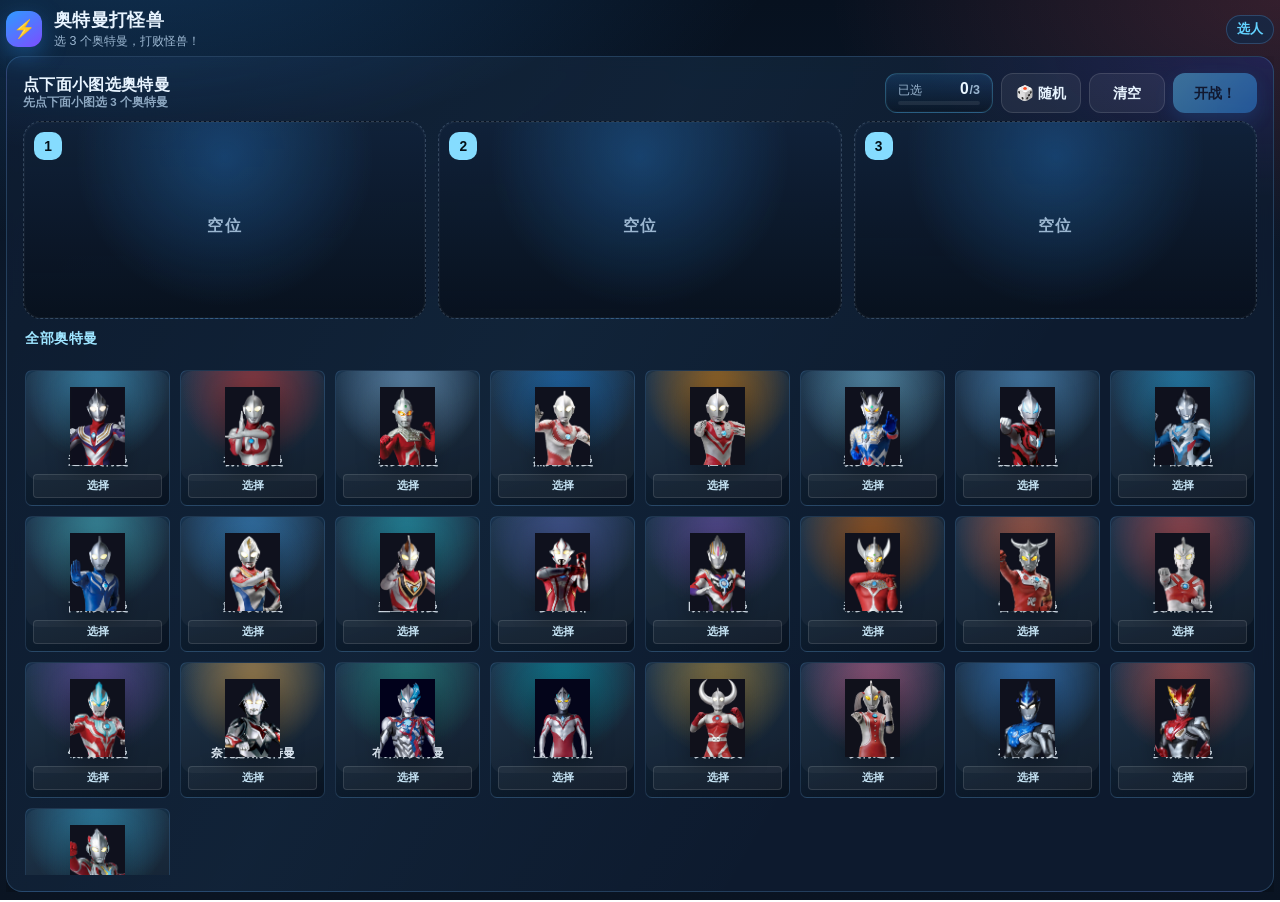
==== commit b25a5e07: "fix 111" ====
--- a/index.html
+++ b/index.html
@@ -32,18 +32,27 @@
 
     <main id="screen-select" class="screen active">
       <section class="panel select-main-panel">
-        <div class="panel-head select-hero-head">
+        <!-- 标题 + 进度 + 操作：合并成一行，腾出纵向空间 -->
+        <div class="panel-head select-hero-head select-toolbar select-merged-bar">
           <div class="select-hero-copy">
             <h2>点下面小图选奥特曼</h2>
-            <p>上面 3 个大框是你的队伍，选满就能开战</p>
+            <p id="select-status-text" class="select-status-text">先点下面小图选 3 个奥特曼</p>
           </div>
-          <div class="select-progress" aria-live="polite">
-            <div class="select-progress-label">已选</div>
-            <div class="select-progress-count"><span id="select-count">0</span><span class="select-progress-total">/3</span></div>
-            <div class="select-progress-track" aria-hidden="true">
-              <span id="select-progress-fill" class="select-progress-fill" style="width: 0%"></span>
+          <div class="select-merged-right">
+            <div class="select-progress" aria-live="polite">
+              <div class="select-progress-meta">
+                <span class="select-progress-label">已选</span>
+                <span class="select-progress-count"><span id="select-count">0</span><span class="select-progress-total">/3</span></span>
+              </div>
+              <div class="select-progress-track" aria-hidden="true">
+                <span id="select-progress-fill" class="select-progress-fill" style="width: 0%"></span>
+              </div>
             </div>
-            <div id="select-status-text" class="select-status-text">再选 3 个</div>
+            <div class="panel-actions select-actions">
+              <button id="btn-random" class="btn ghost accent" type="button">🎲 随机</button>
+              <button id="btn-clear" class="btn ghost" type="button">清空</button>
+              <button id="btn-start" class="btn primary" type="button" disabled>开战！</button>
+            </div>
           </div>
         </div>
 
@@ -69,16 +78,6 @@
           </div>
         </div>
 
-        <!-- 中：操作按钮 -->
-        <div class="select-toolbar">
-          <div class="select-filter-hint">点下面小图选人 · 再点可取消</div>
-          <div class="panel-actions select-actions">
-            <button id="btn-random" class="btn ghost accent" type="button">🎲 随机</button>
-            <button id="btn-clear" class="btn ghost" type="button">清空</button>
-            <button id="btn-start" class="btn primary" type="button" disabled>开战！</button>
-          </div>
-        </div>
-
         <!-- 下：全角色缩略图 -->
         <div class="select-thumb-section">
           <div class="select-thumb-label">全部奥特曼</div>
@@ -99,10 +98,20 @@
             <span class="team-sub">我方</span>
           </div>
           <div id="ally-team" class="team-row"></div>
-          <div class="battle-log-wrap">
-            <div class="battle-log-label">战斗信息</div>
-            <div id="battle-log" class="battle-log" aria-live="polite"></div>
-          </div>
+          <section class="action-bar battle-row" aria-label="战斗操作">
+            <div class="action-meta">
+              <div id="actor-info" class="actor-info">准备出手</div>
+              <div class="action-tools">
+                <div id="target-hint" class="target-hint"></div>
+                <button id="btn-auto-battle" class="btn ghost auto-toggle" type="button" aria-pressed="false">
+                  <span class="auto-dot" aria-hidden="true"></span>
+                  <span id="auto-battle-label">自动：关</span>
+                </button>
+              </div>
+            </div>
+            <div id="skill-buttons" class="skill-buttons"></div>
+            <button id="btn-cancel-target" class="btn ghost" type="button" hidden>取消</button>
+          </section>
         </div>
 
         <!-- 2. 当前人物与战斗舞台（中左） -->
@@ -137,22 +146,11 @@
             <span class="team-sub">敌方</span>
           </div>
           <div id="enemy-team" class="team-row"></div>
+          <div class="battle-log-wrap battle-row" aria-label="战斗信息">
+            <div class="battle-log-label">战斗信息</div>
+            <div id="battle-log" class="battle-log" aria-live="polite"></div>
+          </div>
         </div>
-
-        <section class="action-bar battle-row" aria-label="战斗操作">
-          <div class="action-meta">
-            <div id="actor-info" class="actor-info">准备出手</div>
-            <div class="action-tools">
-              <div id="target-hint" class="target-hint"></div>
-              <button id="btn-auto-battle" class="btn ghost auto-toggle" type="button" aria-pressed="false">
-                <span class="auto-dot" aria-hidden="true"></span>
-                <span id="auto-battle-label">自动：关</span>
-              </button>
-            </div>
-          </div>
-          <div id="skill-buttons" class="skill-buttons"></div>
-          <button id="btn-cancel-target" class="btn ghost" type="button" hidden>取消</button>
-        </section>
 
       </section>
     </main>
--- a/css/select-ui.css
+++ b/css/select-ui.css
@@ -9,7 +9,7 @@
   position: relative;
   overflow: hidden;
   display: grid;
-  grid-template-rows: auto auto auto auto;
+  grid-template-rows: auto auto auto;
   gap: 14px;
   background:
     radial-gradient(900px 320px at 8% -10%, rgba(47, 155, 255, 0.22), transparent 55%),
@@ -66,6 +66,14 @@
   box-shadow: inset 0 0 0 1px rgba(255, 255, 255, 0.03);
 }
 
+
+.select-progress-meta {
+  display: flex;
+  align-items: baseline;
+  justify-content: space-between;
+  gap: 8px;
+}
+
 .select-progress-label {
   color: var(--muted);
   font-size: 0.78rem;
@@ -107,6 +115,124 @@
   font-size: 0.86rem;
   font-weight: 700;
   color: #d7f0ff;
+}
+
+/* 标题 + 进度 + 操作合并条 */
+.select-merged-bar {
+  display: flex;
+  justify-content: space-between;
+  align-items: center;
+  gap: 12px;
+  padding: 8px 12px;
+  border-radius: 14px;
+  border: 1px solid rgba(99, 210, 255, 0.16);
+  background: rgba(8, 18, 32, 0.45);
+}
+
+.select-merged-bar .select-hero-copy {
+  min-width: 0;
+  flex: 1 1 auto;
+}
+
+.select-merged-bar .select-hero-copy h2 {
+  margin: 0 0 2px;
+}
+
+.select-merged-bar .select-status-text {
+  margin-top: 0;
+  color: var(--muted);
+  font-size: 0.86rem;
+  font-weight: 600;
+}
+
+.select-merged-right {
+  display: flex;
+  align-items: center;
+  gap: 8px;
+  flex: 0 0 auto;
+}
+
+/* 合并条内：进度与按钮统一高度/圆角/字号 */
+.select-merged-bar .select-progress,
+.select-merged-bar .select-actions .btn {
+  box-sizing: border-box;
+  min-height: 40px;
+  height: 40px;
+  border-radius: 12px;
+}
+
+.select-merged-bar .select-progress {
+  display: flex;
+  flex-direction: column;
+  justify-content: center;
+  gap: 4px;
+  min-width: 108px;
+  max-width: 124px;
+  padding: 6px 12px;
+  margin: 0;
+}
+
+.select-merged-bar .select-progress-meta {
+  display: flex;
+  align-items: baseline;
+  justify-content: space-between;
+  gap: 8px;
+  min-width: 0;
+}
+
+.select-merged-bar .select-progress-label {
+  margin: 0;
+  font-size: 0.72rem;
+  line-height: 1;
+  white-space: nowrap;
+}
+
+.select-merged-bar .select-progress-count {
+  font-size: 0.98rem;
+  line-height: 1;
+  white-space: nowrap;
+}
+
+.select-merged-bar .select-progress-total {
+  font-size: 0.78rem;
+  margin-left: 1px;
+}
+
+.select-merged-bar .select-progress-track {
+  margin-top: 0;
+  height: 4px;
+}
+
+/* 关键 .panel-actions 的 margin-top，避免按钮整体下沉 */
+.select-merged-bar .select-actions,
+.select-merged-bar .select-actions.panel-actions {
+  display: flex;
+  align-items: center;
+  justify-content: flex-end;
+  gap: 8px;
+  flex-wrap: nowrap;
+  margin: 0;
+  padding: 0;
+  height: 40px;
+  min-height: 40px;
+}
+
+.select-merged-bar .select-actions .btn {
+  display: inline-flex;
+  align-items: center;
+  justify-content: center;
+  min-width: 76px;
+  height: 40px;
+  min-height: 40px;
+  padding: 0 14px;
+  font-size: 0.9rem;
+  line-height: 1;
+  white-space: nowrap;
+}
+
+.select-merged-bar .select-actions .btn.primary {
+  min-width: 84px;
+  padding: 0 16px;
 }
 
 /* ===== 上：3 个已选大图框 ===== */
@@ -198,10 +324,9 @@
   justify-content: space-between;
   align-items: center;
   gap: 12px;
-  padding: 10px 12px;
-  border-radius: 14px;
-  border: 1px solid rgba(99, 210, 255, 0.16);
-  background: rgba(8, 18, 32, 0.45);
+  padding: 0;
+  border: 0;
+  background: transparent;
 }
 
 .select-filter-hint {
@@ -377,6 +502,24 @@
     min-width: 0;
   }
 
+  .select-merged-right {
+    width: 100%;
+    justify-content: flex-start;
+    flex-wrap: wrap;
+  }
+
+  .select-merged-bar .select-progress,
+  .select-merged-bar .select-actions .btn {
+    height: 40px;
+    min-height: 40px;
+  }
+
+  .select-merged-bar .select-actions,
+  .select-merged-bar .select-actions.panel-actions {
+    margin: 0;
+    height: 40px;
+  }
+
   .selected-slot {
     min-height: 180px;
   }
@@ -415,6 +558,19 @@
 }
 
 @media (max-width: 560px) {
+  .select-merged-right {
+    width: 100%;
+  }
+
+  .select-merged-bar .select-actions {
+    width: 100%;
+  }
+
+  .select-merged-bar .select-actions .btn {
+    flex: 1 1 0;
+    min-width: 0;
+  }
+
   .select-actions {
     flex-direction: column;
   }
--- a/css/layout-fit.css
+++ b/css/layout-fit.css
@@ -65,9 +65,131 @@
   min-height: 0;
   height: 100%;
   display: grid;
-  grid-template-rows: auto auto auto minmax(0, 1fr);
+  grid-template-rows: auto auto minmax(0, 1fr);
+  gap: 8px;
+  overflow: hidden;
+}
+
+#screen-select .select-hero-head {
+  min-height: 0;
+  align-items: center;
   gap: 10px;
-  overflow: hidden;
+}
+
+#screen-select .select-merged-bar {
+  min-height: 0;
+  gap: 10px;
+  padding: 6px 10px;
+}
+
+#screen-select .select-merged-right {
+  gap: 8px;
+  align-items: center;
+}
+
+#screen-select .select-hero-copy h2 {
+  margin: 0 0 2px;
+  font-size: 1rem;
+  line-height: 1.15;
+}
+
+#screen-select .select-hero-copy p {
+  margin: 0;
+  font-size: 0.74rem;
+  line-height: 1.2;
+}
+
+/* 进度与按钮统一高度，避免一大一小 */
+#screen-select .select-merged-bar .select-progress,
+#screen-select .select-merged-bar .select-actions .btn {
+  box-sizing: border-box;
+  min-height: 40px;
+  height: 40px;
+  border-radius: 12px;
+}
+
+#screen-select .select-progress,
+#screen-select .select-merged-bar .select-progress {
+  display: flex;
+  flex-direction: column;
+  justify-content: center;
+  gap: 4px;
+  min-width: 108px;
+  max-width: 124px;
+  padding: 6px 12px;
+}
+
+#screen-select .select-progress-meta {
+  display: flex;
+  align-items: baseline;
+  justify-content: space-between;
+  gap: 8px;
+  min-width: 0;
+}
+
+#screen-select .select-progress-label {
+  margin: 0;
+  font-size: 0.72rem;
+  line-height: 1;
+}
+
+#screen-select .select-progress-count {
+  font-size: 0.98rem;
+  line-height: 1;
+}
+
+#screen-select .select-progress-total {
+  font-size: 0.78rem;
+}
+
+#screen-select .select-progress-track {
+  margin-top: 0;
+  height: 4px;
+}
+
+#screen-select .select-status-text {
+  margin-top: 2px;
+  font-size: 0.64rem;
+  line-height: 1.15;
+}
+
+#screen-select .select-merged-bar .select-status-text {
+  margin-top: 0;
+  font-size: 0.72rem;
+  line-height: 1.2;
+}
+
+/* 取消 .panel-actions 的 margin-top，保证进度与按钮同一水平线 */
+#screen-select .select-merged-bar .select-actions,
+#screen-select .select-merged-bar .select-actions.panel-actions,
+#screen-select .select-actions {
+  display: flex;
+  gap: 8px;
+  flex-wrap: nowrap;
+  align-items: center;
+  justify-content: flex-end;
+  margin: 0;
+  padding: 0;
+  height: 40px;
+  min-height: 40px;
+}
+
+#screen-select .select-actions .btn,
+#screen-select .select-merged-bar .select-actions .btn {
+  display: inline-flex;
+  align-items: center;
+  justify-content: center;
+  min-width: 76px;
+  min-height: 40px;
+  height: 40px;
+  padding: 0 14px;
+  font-size: 0.9rem;
+  line-height: 1;
+}
+
+#screen-select .select-merged-bar .select-actions .btn.primary {
+  min-width: 84px;
+  padding: 0 16px;
 }
 
 #screen-select .selected-slots {
@@ -156,7 +278,7 @@
   color: #ff8a95;
 }
 
-/* 紧凑角色卡：图片 + 底部血条，竖向 3 人 */
+/* 紧凑角色卡：图片 + 底部信息条，竖向 3 人 */
 .team-row {
   display: grid;
   grid-template-columns: 1fr;
@@ -351,8 +473,9 @@
 .action-meta {
   margin-bottom: 0;
   gap: 8px;
-  flex-direction: column;
-  align-items: stretch;
+  flex-direction: row;
+  align-items: center;
+  justify-content: space-between;
 }
 
 .actor-info {
@@ -365,11 +488,12 @@
 
 .skill-buttons {
   grid-template-columns: 1fr;
-  grid-template-rows: auto repeat(3, minmax(64px, 1fr));
+  grid-template-rows: repeat(3, minmax(0, 1fr));
   gap: 6px;
   align-items: stretch;
   min-height: 0;
   height: 100%;
+  overflow: hidden;
 }
 
 .skill-owner {
@@ -386,7 +510,7 @@
 .skill-btn {
   min-height: 0;
   height: 100%;
-  max-height: 108px;
+  max-height: none;
   padding: 8px 10px;
   border-radius: 12px;
   background:
@@ -402,7 +526,7 @@
 }
 
 .skill-btn .skill-meta {
-  padding-left: calc(1.9em + 10px);
+  padding-left: 0;
   font-size: 0.72rem;
 }
 
@@ -415,7 +539,7 @@
 }
 
 .skill-desc {
-  display: none;
+  display: block;
 }
 
 .btn.auto-toggle {
@@ -470,9 +594,10 @@
   }
 
   .skill-buttons {
-    grid-template-columns: minmax(120px, 0.7fr) repeat(3, minmax(0, 1fr));
+    grid-template-columns: repeat(3, minmax(0, 1fr));
     grid-template-rows: auto;
     height: auto;
+    overflow: hidden;
   }
 
   .skill-btn {
@@ -530,7 +655,9 @@
   }
 
   .skill-desc {
-    display: none;
+    white-space: nowrap;
+    overflow: hidden;
+    text-overflow: ellipsis;
   }
 
   .current-actor-avatar {
@@ -545,16 +672,22 @@
   #screen-battle .battle-field.four-columns,
   #screen-battle .battle-field.vertical-stack {
     grid-template-columns: minmax(300px, 1fr) minmax(320px, 1.1fr) minmax(300px, 1fr);
+    grid-template-rows: minmax(0, 1fr);
     gap: 12px;
-  }
-
-  #screen-battle .action-bar {
-    grid-column: 1 / -1;
-    grid-row: 2;
   }
 
   #screen-battle .team-column,
   #screen-battle .battle-center {
     grid-row: 1;
   }
-}
+
+  #screen-battle .team-column.ally .action-bar,
+  #screen-battle .team-column.enemy .battle-log-wrap {
+    min-height: 180px;
+    height: 100%;
+  }
+
+  #screen-battle .team-column.ally .skill-buttons {
+    overflow: hidden;
+  }
+}
--- a/css/kids-ui.css
+++ b/css/kids-ui.css
@@ -10,17 +10,65 @@
 }
 
 #screen-select .select-hero-copy h2 {
-  font-size: 1.28rem;
+  font-size: 1rem;
+  line-height: 1.15;
 }
 
 #screen-select .select-hero-copy p {
-  font-size: 0.92rem;
+  font-size: 0.74rem;
+  line-height: 1.2;
 }
 
 #screen-select .select-filter-hint {
   font-size: 0.9rem;
   font-weight: 700;
   color: #d7f0ff;
+}
+
+#screen-select .select-merged-bar {
+  gap: 10px;
+  padding: 6px 10px;
+}
+
+#screen-select .select-merged-bar .select-status-text {
+  margin-top: 0;
+  font-size: 0.74rem;
+  line-height: 1.2;
+  font-weight: 600;
+  color: var(--muted);
+}
+
+#screen-select .select-merged-right {
+  gap: 8px;
+  align-items: center;
+}
+
+/* 覆盖全局 .btn.primary 更大尺寸，并取消 panel-actions 下沉 */
+#screen-select .select-merged-bar .select-actions,
+#screen-select .select-merged-bar .select-actions.panel-actions {
+  display: flex;
+  align-items: center;
+  justify-content: flex-end;
+  gap: 8px;
+  margin: 0;
+  padding: 0;
+  height: 40px;
+  min-height: 40px;
+}
+
+#screen-select .select-merged-bar .select-progress,
+#screen-select .select-merged-bar .select-actions .btn,
+#screen-select .select-merged-bar .select-actions .btn.primary {
+  min-height: 40px;
+  height: 40px;
+  border-radius: 12px;
+  font-size: 0.9rem;
+  padding: 0 14px;
+}
+
+#screen-select .select-merged-bar .select-actions .btn.primary {
+  min-width: 84px;
+  padding: 0 16px;
 }
 
 #screen-select .selected-slots {
--- a/css/fullbody-fix.css
+++ b/css/fullbody-fix.css
@@ -167,55 +167,57 @@
     padding-inline: 12px;
   }
 
+  #screen-battle .team-column.ally,
+  #screen-battle .team-column.enemy {
+    display: grid;
+    grid-template-rows: auto minmax(0, 1fr) minmax(180px, 0.72fr);
+    gap: 6px;
+  }
+
   #screen-battle .team-column.ally {
     border-left: 2px solid rgba(99, 210, 255, 0.42);
-    display: grid;
-    grid-template-rows: auto minmax(0, 1fr) minmax(96px, 0.42fr);
-    gap: 6px;
   }
 
   #screen-battle .team-column.ally .team-title {
     margin-bottom: 0;
   }
 
-  #screen-battle .team-column.ally .battle-log-wrap {
+  #screen-battle .team-column.ally .action-bar,
+  #screen-battle .team-column.enemy .battle-log-wrap {
     min-height: 0;
     max-width: 100%;
-  }
-
-  #screen-battle .team-column.ally .battle-log {
+    height: 100%;
+    max-height: none;
+    align-self: stretch;
+    overflow: hidden;
+  }
+
+  #screen-battle .team-column.ally .skill-buttons {
+    min-height: 0;
+    height: 100%;
+    overflow: hidden;
+    overscroll-behavior: contain;
+  }
+
+  #screen-battle .team-column.enemy {
+    border-right: 2px solid rgba(255, 93, 108, 0.42);
+  }
+
+  #screen-battle .team-column.enemy .battle-log {
     min-height: 0;
     height: 100%;
     overflow: auto;
     overflow-wrap: anywhere;
   }
-
-  #screen-battle .team-column.enemy {
-    border-right: 2px solid rgba(255, 93, 108, 0.42);
-  }
-
-  #screen-battle .action-bar {
-    align-self: end;
-    height: min(100%, 430px);
-    max-height: 100%;
-  }
-
-  #screen-battle .action-bar .skill-buttons {
-    min-height: 0;
-    overflow: auto;
-    overscroll-behavior: contain;
-    scrollbar-width: thin;
-    scrollbar-color: rgba(99, 210, 255, 0.36) transparent;
-  }
-}
-
-/* 最后加载的战斗布局覆盖：操作区独立置于三栏主战区下方。 */
+}
+
+/* 最后加载的战斗布局覆盖：三栏主战区，左右底部等高。 */
 @media (min-width: 1101px) {
   #screen-battle .battle-field,
   #screen-battle .battle-field.four-columns,
   #screen-battle .battle-field.vertical-stack {
     grid-template-columns: minmax(300px, 1fr) minmax(320px, 1.1fr) minmax(300px, 1fr) !important;
-    grid-template-rows: minmax(0, 1fr) auto;
+    grid-template-rows: minmax(0, 1fr);
   }
 
   /* 阵营内固定一行三张竖卡，避免主战区退化为纵向名单。 */
@@ -231,11 +233,19 @@
     min-width: 0;
   }
 
-  #screen-battle .action-bar {
-    grid-column: 1 / -1;
-    grid-row: 2;
-    width: auto;
-    height: auto;
+  #screen-battle .team-column.ally .action-bar,
+  #screen-battle .team-column.enemy .battle-log-wrap {
+    min-height: 180px;
+    height: 100%;
+  }
+
+  #screen-battle .team-column.ally .skill-buttons {
+    grid-template-rows: repeat(3, minmax(0, 1fr));
+    overflow: hidden;
+  }
+
+  #screen-battle .team-column.ally .skill-btn {
+    min-height: 0;
     max-height: none;
   }
 }
--- a/css/duel-table.css
+++ b/css/duel-table.css
@@ -105,10 +105,9 @@
   position: relative;
   display: grid;
   grid-template-columns: minmax(240px, 0.95fr) minmax(400px, 1.6fr) minmax(240px, 0.95fr);
-  grid-template-rows: minmax(0, 1fr) auto;
+  grid-template-rows: minmax(0, 1fr);
   grid-template-areas:
-    "ally center enemy"
-    "ally center actions";
+    "ally center enemy";
   gap: clamp(14px, 2vw, 30px) !important;
   width: min(1440px, 100%);
   margin: 0 auto;
@@ -364,7 +363,18 @@
 }
 
 #screen-battle .battle-log-wrap {
-  min-height: 84px;
+  grid-area: auto;
+  min-height: 0;
+  height: 100%;
+  display: grid;
+  grid-template-rows: auto minmax(0, 1fr);
+  gap: 6px;
+  padding: 10px;
+  border: 1px solid rgba(120, 204, 251, 0.28);
+  border-radius: 8px;
+  background: rgba(6, 18, 31, 0.9);
+  box-shadow: 0 14px 32px rgba(0, 0, 0, 0.25);
+  overflow: hidden;
 }
 
 #screen-battle .battle-log-label {
@@ -375,12 +385,14 @@
 }
 
 #screen-battle .battle-log {
-  height: 76px;
+  min-height: 0;
+  height: 100%;
   padding: 7px;
   border-radius: 5px;
   border: 1px solid rgba(121, 198, 239, 0.13);
   background: rgba(2, 9, 17, 0.44);
   font-size: 0.67rem;
+  overflow: auto;
 }
 
 #screen-battle .battle-center {
@@ -469,71 +481,199 @@
 
 #screen-battle .battle-info-panel { display: none; }
 
+/* Compact skill panel: fit actor info + 3 skills without scrollbars. */
 #screen-battle .action-bar {
   display: grid;
-  grid-area: actions;
-  grid-template-columns: minmax(122px, 0.6fr) minmax(0, 2.4fr);
-  grid-template-rows: auto;
-  gap: 10px;
-  min-height: 112px;
-  height: auto;
-  padding: 10px;
+  grid-area: auto;
+  grid-template-columns: 1fr;
+  grid-template-rows: auto minmax(0, 1fr) auto;
+  gap: 8px;
+  min-height: 0;
+  height: 100%;
+  padding: 8px;
   border: 1px solid rgba(120, 204, 251, 0.28);
+  border-radius: 10px;
+  background:
+    linear-gradient(180deg, rgba(12, 34, 54, 0.96), rgba(5, 15, 27, 0.96));
+  box-shadow: 0 14px 32px rgba(0,0,0,.25);
+  overflow: hidden;
+}
+
+#screen-battle .action-meta {
+  display: grid;
+  grid-template-columns: minmax(0, 1fr) auto;
+  align-items: center;
+  gap: 8px;
+  margin: 0;
+  padding: 0 2px;
+}
+
+#screen-battle .actor-info {
+  min-width: 0;
+  font-size: 0.78rem;
+  font-weight: 800;
+  line-height: 1.2;
+  white-space: nowrap;
+  overflow: hidden;
+  text-overflow: ellipsis;
+}
+
+#screen-battle .action-tools {
+  display: flex;
+  align-items: center;
+  justify-content: flex-end;
+  gap: 6px;
+  min-width: 0;
+}
+
+#screen-battle .target-hint {
+  min-height: 0;
+  max-width: 12em;
+  padding: 3px 8px;
+  font-size: 0.62rem;
+  white-space: nowrap;
+  overflow: hidden;
+  text-overflow: ellipsis;
+}
+
+#screen-battle .btn.auto-toggle {
+  min-height: 28px;
+  padding: 4px 10px;
+  border-radius: 999px;
+  font-size: 0.68rem;
+  white-space: nowrap;
+}
+
+#screen-battle .skill-buttons {
+  display: grid;
+  grid-template-columns: 1fr;
+  grid-template-rows: repeat(3, minmax(0, 1fr));
+  min-height: 0;
+  height: 100%;
+  gap: 6px;
+  overflow: hidden;
+}
+
+#screen-battle .skill-owner,
+#screen-battle .auto-skill-tip {
+  display: none !important;
+}
+
+#screen-battle .skill-btn {
+  display: grid;
+  grid-template-columns: auto minmax(0, 1fr) auto;
+  grid-template-areas:
+    "icon name meta"
+    "icon desc desc";
+  align-items: center;
+  column-gap: 8px;
+  row-gap: 2px;
+  min-height: 0;
+  height: 100%;
+  max-height: none;
+  padding: 7px 9px;
   border-radius: 8px;
-  background: rgba(6, 18, 31, 0.9);
-  box-shadow: 0 14px 32px rgba(0,0,0,.25);
-  overflow: visible;
-}
-
-#screen-battle .action-meta {
-  display: flex;
-  flex-direction: column;
-  align-items: stretch;
-  justify-content: center;
-  gap: 7px;
+  overflow: hidden;
+}
+
+#screen-battle .skill-btn .skill-head {
+  display: contents;
+}
+
+#screen-battle .skill-btn .skill-icon {
+  grid-area: icon;
+  width: 1.45em;
+  min-width: 1.45em;
+  height: 1.45em;
+  font-size: 0.84rem;
+  border-radius: 6px;
+}
+
+#screen-battle .skill-btn .skill-name {
+  grid-area: name;
+  min-width: 0;
+  font-size: 0.76rem;
+  line-height: 1.15;
+  white-space: nowrap;
+  overflow: hidden;
+  text-overflow: ellipsis;
+}
+
+#screen-battle .skill-btn .skill-meta {
+  grid-area: meta;
+  justify-self: end;
   margin: 0;
-}
-
-#screen-battle .actor-info { font-size: 0.75rem; }
-#screen-battle .action-tools { display: grid; gap: 5px; }
-#screen-battle .target-hint { min-height: 1em; font-size: 0.67rem; }
-#screen-battle .btn.auto-toggle { min-height: 28px; padding: 4px 8px; font-size: 0.68rem; }
-
-#screen-battle .skill-buttons {
-  display: grid;
-  grid-template-columns: repeat(3, minmax(0, 1fr));
-  grid-template-rows: minmax(82px, 1fr);
-  height: auto;
-  gap: 8px;
-}
-
-#screen-battle .skill-owner { display: none; }
-
-#screen-battle .skill-btn {
-  height: auto;
-  min-height: 82px;
-  max-height: none;
-  padding: 8px;
-  border-radius: 6px;
-}
-
-#screen-battle .skill-btn .skill-head { gap: 6px; }
-#screen-battle .skill-btn .skill-icon { width: 1.65em; min-width: 1.65em; height: 1.65em; font-size: 0.92rem; border-radius: 5px; }
-#screen-battle .skill-btn .skill-name { font-size: 0.78rem; }
-#screen-battle .skill-btn .skill-meta { padding-left: 0; font-size: 0.67rem; }
+  padding: 0;
+  font-size: 0.62rem;
+  line-height: 1.1;
+  white-space: nowrap;
+}
 
 #screen-battle .skill-btn .skill-desc {
-  grid-column: 1 / -1;
-  min-height: 2.4em;
+  grid-area: desc;
+  min-height: 0;
+  margin: 0;
   overflow: hidden;
   color: #8fa9bc;
-  font-size: 0.61rem;
-  line-height: 1.2;
+  font-size: 0.58rem;
+  line-height: 1.15;
   text-align: left;
   text-overflow: ellipsis;
-  display: -webkit-box !important;
-  -webkit-box-orient: vertical;
-  -webkit-line-clamp: 2;
+  white-space: nowrap;
+  display: block !important;
+  -webkit-line-clamp: unset;
+  -webkit-box-orient: unset;
+}
+
+/* 选目标阶段：高亮已选技能，弱化其他技能 */
+#screen-battle .skill-btn.is-pending {
+  border-color: color-mix(in srgb, var(--accent, #63d2ff) 72%, white 12%);
+  box-shadow:
+    0 0 0 1px color-mix(in srgb, var(--accent, #63d2ff) 45%, transparent),
+    0 0 18px color-mix(in srgb, var(--accent, #63d2ff) 28%, transparent),
+    inset 0 0 0 1px rgba(255, 255, 255, 0.08);
+  background:
+    radial-gradient(circle at 18% 30%, color-mix(in srgb, var(--accent, #63d2ff) 34%, transparent), transparent 58%),
+    rgba(10, 28, 46, 0.72);
+}
+
+#screen-battle .skill-btn.is-pending .skill-meta {
+  color: #ffe7a3;
+  font-weight: 800;
+}
+
+#screen-battle .skill-buttons.selecting-target .skill-btn:disabled {
+  opacity: 0.42;
+  filter: saturate(0.72);
+}
+
+/* 取消按钮：选目标时可见，平时隐藏 */
+#screen-battle #btn-cancel-target {
+  display: none;
+  width: 100%;
+  min-height: 34px;
+  padding: 6px 10px;
+  border-radius: 8px;
+  border: 1px solid rgba(255, 209, 102, 0.38);
+  background:
+    linear-gradient(180deg, rgba(255, 209, 102, 0.16), rgba(18, 28, 40, 0.55));
+  color: #ffe7a3;
+  font-size: 0.78rem;
+  font-weight: 800;
+  letter-spacing: 0.02em;
+  box-shadow: 0 8px 16px rgba(0, 0, 0, 0.18);
+}
+
+#screen-battle #btn-cancel-target:not([hidden]) {
+  display: inline-flex;
+  align-items: center;
+  justify-content: center;
+}
+
+#screen-battle #btn-cancel-target:hover {
+  border-color: rgba(255, 209, 102, 0.58);
+  background:
+    linear-gradient(180deg, rgba(255, 209, 102, 0.24), rgba(18, 28, 40, 0.62));
 }
 
 #screen-battle .fighter-card.current {
@@ -546,7 +686,7 @@
   #screen-battle .battle-field,
   #screen-battle .battle-field.four-columns,
   #screen-battle .battle-field.vertical-stack {
-    grid-template-rows: minmax(0, 1fr) clamp(176px, 20dvh, 220px);
+    grid-template-rows: minmax(0, 1fr);
   }
 
   #screen-battle .team-column.enemy {
@@ -555,7 +695,7 @@
     align-self: stretch;
   }
 
-  #screen-battle .action-bar {
+  #screen-battle .battle-log-wrap {
     min-height: 0;
     height: 100%;
     overflow: auto;
@@ -568,10 +708,9 @@
   #screen-battle .battle-field.four-columns,
   #screen-battle .battle-field.vertical-stack {
     grid-template-columns: 1fr;
-    grid-template-rows: auto auto auto auto;
+    grid-template-rows: auto auto auto;
     grid-template-areas:
       "enemy"
-      "actions"
       "center"
       "ally";
     gap: 12px !important;
@@ -581,6 +720,44 @@
   #screen-battle .team-column { min-height: 230px; }
   #screen-battle .team-row { min-height: 150px; }
   #screen-battle .battle-center { min-height: 430px; }
+  #screen-battle .action-bar {
+    height: auto;
+    overflow: visible;
+  }
+  #screen-battle .action-meta {
+    grid-template-columns: 1fr;
+    gap: 6px;
+  }
+  #screen-battle .action-tools {
+    justify-content: flex-start;
+  }
+  #screen-battle .skill-buttons {
+    grid-template-columns: repeat(3, minmax(0, 1fr));
+    grid-template-rows: auto;
+    height: auto;
+    overflow: hidden;
+  }
+  #screen-battle .skill-btn {
+    min-height: 72px;
+    height: auto;
+    max-height: none;
+    grid-template-columns: auto minmax(0, 1fr);
+    grid-template-areas:
+      "icon name"
+      "meta meta"
+      "desc desc";
+  }
+  #screen-battle .skill-btn .skill-meta {
+    justify-self: start;
+  }
+  #screen-battle .battle-log-wrap {
+    min-height: 120px;
+  }
+  #screen-battle .battle-log {
+    min-height: 96px;
+    max-height: 180px;
+    height: auto;
+  }
 }
 
 @media (max-width: 520px) {
@@ -588,8 +765,15 @@
   #screen-battle .team-column { padding: 8px; }
   #screen-battle .current-actor-avatar { width: min(220px, 74%); }
   #screen-battle .action-bar { grid-template-columns: 1fr; }
-  #screen-battle .skill-buttons { grid-template-columns: repeat(3, minmax(84px, 1fr)); overflow-x: auto; }
-  #screen-battle .skill-btn { min-width: 84px; }
+  #screen-battle .skill-buttons {
+    grid-template-columns: 1fr;
+    grid-template-rows: repeat(3, minmax(0, 1fr));
+    overflow: hidden;
+  }
+  #screen-battle .skill-btn {
+    min-width: 0;
+    min-height: 58px;
+  }
 }
 
 /* Selected heroes: show the decision-critical stats and skills beside the portrait. */
@@ -729,19 +913,109 @@
   padding: 2px 2px 4px;
 }
 
+/* Compact select header: less empty strip between title and progress. */
 #screen-select .select-hero-head {
   min-height: 0;
-}
-
-#screen-select .select-progress {
-  min-width: 142px;
-  padding: 7px 10px;
-}
-
-#screen-select .select-progress-label { margin-bottom: 2px; }
-#screen-select .select-progress-count { font-size: 1.28rem; }
-#screen-select .select-progress-track { margin-top: 5px; height: 6px; }
-#screen-select .select-status-text { margin-top: 4px; font-size: 0.74rem; }
+  align-items: center;
+  gap: 10px;
+  padding: 0;
+}
+
+#screen-select .select-hero-copy {
+  min-width: 0;
+  flex: 1 1 auto;
+}
+
+#screen-select .select-hero-copy h2 {
+  margin: 0 0 2px;
+  font-size: 1rem;
+  line-height: 1.15;
+}
+
+#screen-select .select-hero-copy p {
+  margin: 0;
+  font-size: 0.74rem;
+  line-height: 1.2;
+  opacity: 0.88;
+}
+
+/* Title + progress + actions merged into one compact bar. */
+#screen-select .select-merged-bar {
+  min-height: 0;
+  align-items: center;
+  gap: 10px;
+  padding: 6px 10px;
+  border-radius: 12px;
+}
+
+#screen-select .select-merged-right {
+  display: flex;
+  align-items: center;
+  gap: 8px;
+  flex: 0 0 auto;
+}
+
+/* Keep progress chip and action buttons the same size. */
+#screen-select .select-merged-bar .select-progress,
+#screen-select .select-merged-bar .select-actions .btn {
+  box-sizing: border-box;
+  min-height: 40px;
+  height: 40px;
+  border-radius: 12px;
+}
+
+#screen-select .select-progress,
+#screen-select .select-merged-bar .select-progress {
+  flex: 0 0 auto;
+  display: flex;
+  flex-direction: column;
+  justify-content: center;
+  gap: 4px;
+  min-width: 108px;
+  max-width: 124px;
+  padding: 6px 12px;
+}
+
+#screen-select .select-progress-meta {
+  display: flex;
+  align-items: baseline;
+  justify-content: space-between;
+  gap: 8px;
+  min-width: 0;
+}
+
+#screen-select .select-progress-label {
+  margin: 0;
+  font-size: 0.72rem;
+  line-height: 1;
+}
+
+#screen-select .select-progress-count {
+  font-size: 0.98rem;
+  line-height: 1;
+}
+
+#screen-select .select-progress-total {
+  font-size: 0.78rem;
+}
+
+#screen-select .select-progress-track {
+  margin-top: 0;
+  height: 4px;
+}
+
+#screen-select .select-status-text {
+  margin-top: 2px;
+  font-size: 0.64rem;
+  line-height: 1.15;
+}
+
+#screen-select .select-merged-bar .select-status-text {
+  margin-top: 0;
+  font-size: 0.72rem;
+  line-height: 1.2;
+  opacity: 0.9;
+}
 
 #screen-select .selected-slot,
 #screen-select .selected-slot-body {
@@ -750,16 +1024,44 @@
 
 #screen-select .select-toolbar {
   min-height: 0;
-  padding: 6px 9px;
+  padding: 0;
+  border: 0;
+  background: transparent;
 }
 
 #screen-select .select-filter-hint { font-size: 0.76rem; }
 
-#screen-select .select-actions { gap: 6px; }
-
-#screen-select .select-actions .btn {
-  min-height: 34px;
-  padding: 5px 10px;
+/* 取消 .panel-actions 的 margin-top，保证进度与按钮同一水平线 */
+#screen-select .select-merged-bar .select-actions,
+#screen-select .select-merged-bar .select-actions.panel-actions,
+#screen-select .select-actions {
+  display: flex;
+  gap: 8px;
+  align-items: center;
+  justify-content: flex-end;
+  flex-wrap: nowrap;
+  margin: 0;
+  padding: 0;
+  height: 40px;
+  min-height: 40px;
+}
+
+#screen-select .select-actions .btn,
+#screen-select .select-merged-bar .select-actions .btn {
+  display: inline-flex;
+  align-items: center;
+  justify-content: center;
+  min-width: 76px;
+  min-height: 40px;
+  height: 40px;
+  padding: 0 14px;
+  font-size: 0.9rem;
+  line-height: 1;
+}
+
+#screen-select .select-merged-bar .select-actions .btn.primary {
+  min-width: 84px;
+  padding: 0 16px;
 }
 
 #screen-select .select-thumb-label {
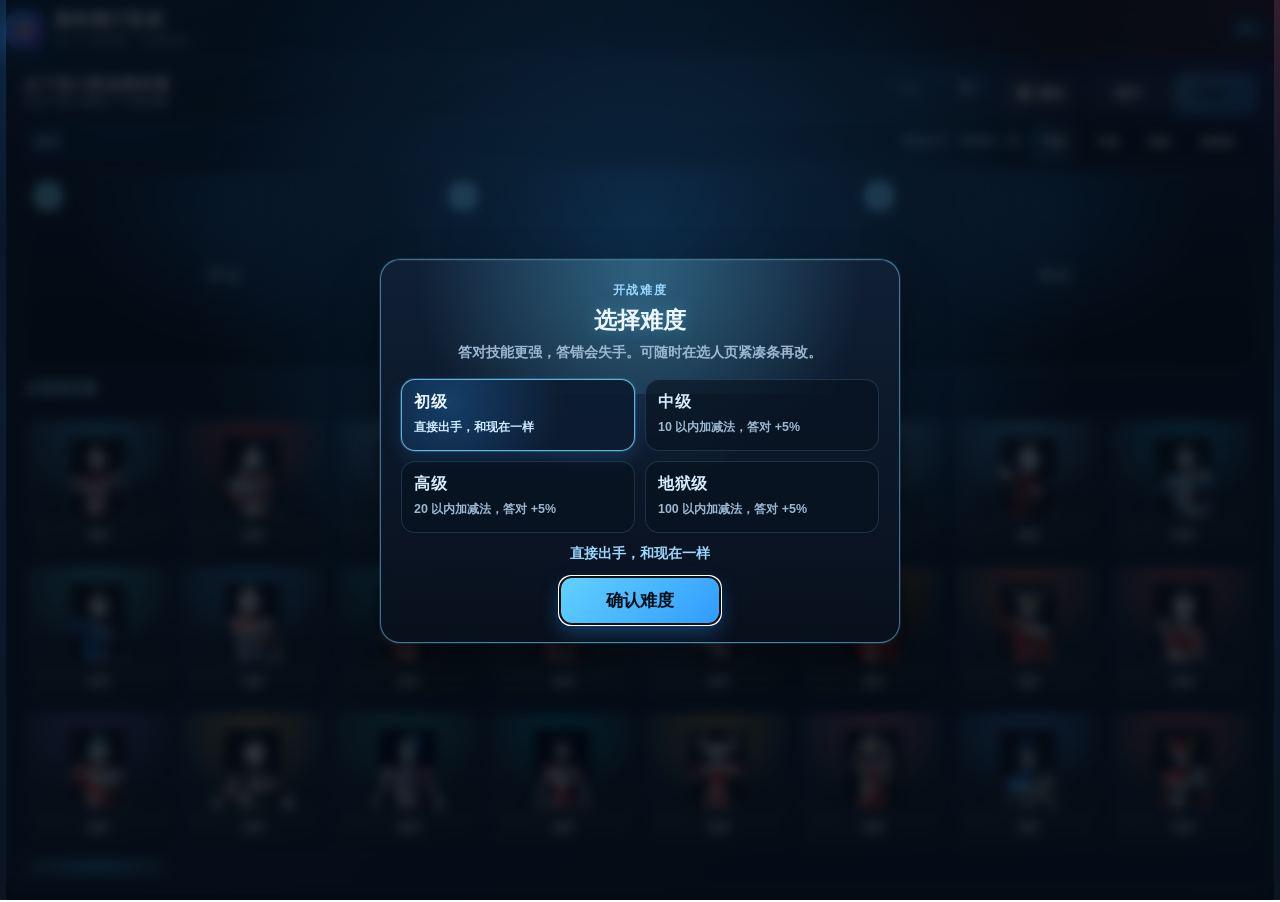
==== commit 494d34a8: "fix 算数" ====
--- a/index.html
+++ b/index.html
@@ -6,16 +6,17 @@
   <title>奥特曼打怪兽</title>
   <!-- 小朋友友好：大图少字，选 3 打 3 -->
   <link rel="stylesheet" href="css/style.css" />
-  <link rel="stylesheet" href="css/select-ui.css" />
+  <link rel="stylesheet" href="css/select-ui.css?v=difficulty-popup-1" />
   <link rel="stylesheet" href="css/battle-ui.css" />
   <link rel="stylesheet" href="css/arcade-fx.css?v=skill-fx-18" />
-  <link rel="stylesheet" href="css/layout-fit.css" />
+  <link rel="stylesheet" href="css/layout-fit.css?v=difficulty-popup-1" />
   <link rel="stylesheet" href="css/kids-ui.css" />
   <link rel="stylesheet" href="css/battle-overlay-fix.css" />
   <link rel="stylesheet" href="css/fullbody-fix.css" />
   <link rel="stylesheet" href="css/duel-table.css?v=random-arenas-15" />
   <link rel="stylesheet" href="css/status-avatar-fx.css?v=purple-bubbles-2" />
   <link rel="stylesheet" href="css/turn-order.css?v=1" />
+  <link rel="stylesheet" href="css/math-challenge.css?v=difficulty-popup-1" />
 </head>
 <body>
   <div id="app">
@@ -53,6 +54,19 @@
               <button id="btn-clear" class="btn ghost" type="button">清空</button>
               <button id="btn-start" class="btn primary" type="button" disabled>开战！</button>
             </div>
+          </div>
+        </div>
+
+        <div class="difficulty-picker difficulty-picker--compact" aria-label="战斗难度">
+          <div class="difficulty-picker-head">
+            <span class="difficulty-picker-label">难度</span>
+            <span id="difficulty-desc" class="difficulty-picker-desc">直接出手，和现在一样</span>
+          </div>
+          <div id="difficulty-options" class="difficulty-options" role="radiogroup" aria-label="选择难度">
+            <button type="button" class="difficulty-option is-active" data-difficulty="easy" aria-pressed="true">初级</button>
+            <button type="button" class="difficulty-option" data-difficulty="normal" aria-pressed="false">中级</button>
+            <button type="button" class="difficulty-option" data-difficulty="hard" aria-pressed="false">高级</button>
+            <button type="button" class="difficulty-option" data-difficulty="hell" aria-pressed="false">地狱级</button>
           </div>
         </div>
 
@@ -166,12 +180,44 @@
         <button id="btn-restart" class="btn primary" type="button">再玩一次</button>
       </div>
     </div>
+
+    <!-- 进页难度选择弹窗：每次进入选人页弹出 -->
+    <div id="difficulty-modal" class="difficulty-modal" hidden>
+      <div class="difficulty-modal-backdrop" aria-hidden="true"></div>
+      <div class="difficulty-modal-card" role="dialog" aria-modal="true" aria-labelledby="difficulty-modal-title">
+        <div class="difficulty-modal-glow" aria-hidden="true"></div>
+        <p class="difficulty-modal-kicker">开战难度</p>
+        <h2 id="difficulty-modal-title">选择难度</h2>
+        <p class="difficulty-modal-sub">答对技能更强，答错会失手。可随时在选人页紧凑条再改。</p>
+        <div id="difficulty-modal-options" class="difficulty-modal-options" role="radiogroup" aria-label="选择难度">
+          <button type="button" class="difficulty-modal-option is-active" data-difficulty="easy" aria-pressed="true">
+            <span class="diff-label">初级</span>
+            <span class="diff-desc">直接出手，和现在一样</span>
+          </button>
+          <button type="button" class="difficulty-modal-option" data-difficulty="normal" aria-pressed="false">
+            <span class="diff-label">中级</span>
+            <span class="diff-desc">10 以内加减法，答对 +5%</span>
+          </button>
+          <button type="button" class="difficulty-modal-option" data-difficulty="hard" aria-pressed="false">
+            <span class="diff-label">高级</span>
+            <span class="diff-desc">20 以内加减法，答对 +5%</span>
+          </button>
+          <button type="button" class="difficulty-modal-option" data-difficulty="hell" aria-pressed="false">
+            <span class="diff-label">地狱级</span>
+            <span class="diff-desc">100 以内加减法，答对 +5%</span>
+          </button>
+        </div>
+        <p id="difficulty-modal-hint" class="difficulty-modal-hint">直接出手，和现在一样</p>
+        <button id="btn-difficulty-confirm" class="btn primary difficulty-modal-confirm" type="button">确认难度</button>
+      </div>
+    </div>
   </div>
 
   <script src="js/data.js?v=roster-25-12"></script>
-  <script src="js/battle.js?v=expanded-skills-3"></script>
-  <script src="js/fx.js?v=skill-fx-17"></script>
-  <script src="js/ui.js?v=random-arenas-15"></script>
-  <script src="js/main.js"></script>
+  <script src="js/math-challenge.js?v=difficulty-popup-1"></script>
+  <script src="js/battle.js?v=difficulty-popup-1"></script>
+  <script src="js/fx.js?v=difficulty-popup-1"></script>
+  <script src="js/ui.js?v=difficulty-popup-1"></script>
+  <script src="js/main.js?v=difficulty-popup-1"></script>
 </body>
 </html>
--- a/css/select-ui.css
+++ b/css/select-ui.css
@@ -9,8 +9,8 @@
   position: relative;
   overflow: hidden;
   display: grid;
-  grid-template-rows: auto auto auto;
-  gap: 14px;
+  grid-template-rows: auto auto auto auto;
+  gap: 12px;
   background:
     radial-gradient(900px 320px at 8% -10%, rgba(47, 155, 255, 0.22), transparent 55%),
     radial-gradient(700px 280px at 100% 0%, rgba(124, 77, 255, 0.16), transparent 50%),
@@ -150,6 +150,317 @@
   align-items: center;
   gap: 8px;
   flex: 0 0 auto;
+}
+
+/* 难度选择：开战前四档 */
+.difficulty-picker {
+  position: relative;
+  z-index: 1;
+  display: grid;
+  gap: 8px;
+  padding: 10px 12px;
+  border-radius: 14px;
+  border: 1px solid rgba(99, 210, 255, 0.18);
+  background:
+    radial-gradient(circle at 8% 20%, rgba(47, 155, 255, 0.16), transparent 55%),
+    rgba(8, 18, 32, 0.42);
+  box-shadow: inset 0 0 0 1px rgba(255, 255, 255, 0.03);
+}
+
+/* 紧凑难度条：单行、低高度，不挤压角色大图 */
+.difficulty-picker--compact {
+  display: flex;
+  align-items: center;
+  justify-content: space-between;
+  gap: 10px 14px;
+  flex-wrap: wrap;
+  padding: 6px 10px;
+  min-height: 0;
+}
+
+.difficulty-picker--compact .difficulty-picker-head {
+  flex: 1 1 auto;
+  min-width: 120px;
+  align-items: center;
+  gap: 8px;
+}
+
+.difficulty-picker--compact .difficulty-picker-label {
+  font-size: 0.76rem;
+}
+
+.difficulty-picker--compact .difficulty-picker-desc {
+  font-size: 0.74rem;
+  white-space: nowrap;
+  overflow: hidden;
+  text-overflow: ellipsis;
+  max-width: min(360px, 42vw);
+}
+
+.difficulty-picker--compact .difficulty-options {
+  flex: 0 1 auto;
+  display: flex;
+  flex-wrap: nowrap;
+  gap: 6px;
+  grid-template-columns: none;
+}
+
+.difficulty-picker--compact .difficulty-option {
+  min-height: 32px;
+  height: 32px;
+  padding: 0 12px;
+  border-radius: 10px;
+  font-size: 0.8rem;
+  white-space: nowrap;
+}
+
+.difficulty-picker-head {
+  display: flex;
+  align-items: baseline;
+  justify-content: space-between;
+  gap: 10px;
+  flex-wrap: wrap;
+}
+
+.difficulty-picker-label {
+  font-size: 0.82rem;
+  font-weight: 800;
+  letter-spacing: 0.12em;
+  color: #9ad7ff;
+}
+
+.difficulty-picker-desc {
+  font-size: 0.8rem;
+  font-weight: 600;
+  color: var(--muted);
+}
+
+.difficulty-options {
+  display: grid;
+  grid-template-columns: repeat(4, minmax(0, 1fr));
+  gap: 8px;
+}
+
+.difficulty-option {
+  min-height: 40px;
+  padding: 8px 10px;
+  border-radius: 12px;
+  border: 1px solid rgba(120, 190, 255, 0.18);
+  background: rgba(8, 18, 32, 0.55);
+  color: #d7ecff;
+  font-size: 0.9rem;
+  font-weight: 800;
+  cursor: pointer;
+  transition: border-color 0.15s ease, transform 0.15s ease, box-shadow 0.15s ease, background 0.15s ease;
+}
+
+.difficulty-option:hover {
+  border-color: rgba(99, 210, 255, 0.55);
+  transform: translateY(-1px);
+}
+
+.difficulty-option.is-active {
+  border-color: color-mix(in srgb, var(--primary-2, #63d2ff) 70%, white 10%);
+  color: #eaf7ff;
+  background:
+    radial-gradient(circle at 20% 30%, rgba(47, 155, 255, 0.28), transparent 60%),
+    rgba(12, 28, 48, 0.88);
+  box-shadow:
+    0 0 0 1px rgba(99, 210, 255, 0.22),
+    0 8px 18px rgba(47, 155, 255, 0.16);
+}
+
+.difficulty-option[data-difficulty="hell"].is-active {
+  border-color: rgba(255, 93, 108, 0.72);
+  background:
+    radial-gradient(circle at 20% 30%, rgba(255, 93, 108, 0.28), transparent 60%),
+    rgba(36, 14, 22, 0.9);
+  box-shadow:
+    0 0 0 1px rgba(255, 93, 108, 0.22),
+    0 8px 18px rgba(255, 93, 108, 0.16);
+}
+
+@media (max-width: 720px) {
+  .difficulty-options {
+    grid-template-columns: repeat(2, minmax(0, 1fr));
+  }
+}
+
+/* ===== 进页难度弹窗（模态，不占选人布局流） ===== */
+.difficulty-modal {
+  position: fixed;
+  inset: 0;
+  z-index: 90;
+  display: grid;
+  place-items: center;
+  padding: 16px;
+}
+
+.difficulty-modal[hidden] {
+  display: none !important;
+}
+
+.difficulty-modal-backdrop {
+  position: absolute;
+  inset: 0;
+  background:
+    radial-gradient(circle at 50% 28%, rgba(47, 155, 255, 0.18), transparent 50%),
+    rgba(2, 8, 16, 0.78);
+  backdrop-filter: blur(6px);
+}
+
+.difficulty-modal-card {
+  position: relative;
+  z-index: 1;
+  width: min(520px, 100%);
+  padding: 22px 20px 18px;
+  border-radius: 20px;
+  border: 1px solid color-mix(in srgb, var(--primary-2, #63d2ff) 42%, rgba(255, 255, 255, 0.12));
+  background:
+    radial-gradient(circle at 50% 0%, rgba(99, 210, 255, 0.2), transparent 48%),
+    linear-gradient(180deg, rgba(16, 32, 54, 0.98), rgba(8, 16, 28, 0.98));
+  box-shadow:
+    0 0 0 1px rgba(99, 210, 255, 0.12),
+    0 22px 48px rgba(0, 0, 0, 0.42),
+    inset 0 1px 0 rgba(255, 255, 255, 0.06);
+  text-align: center;
+  overflow: hidden;
+  animation: difficulty-modal-pop 0.22s ease-out;
+}
+
+.difficulty-modal-glow {
+  position: absolute;
+  inset: -20% -10% auto;
+  height: 55%;
+  background: radial-gradient(circle, rgba(99, 210, 255, 0.22), transparent 68%);
+  pointer-events: none;
+}
+
+.difficulty-modal-kicker,
+.difficulty-modal-card h2,
+.difficulty-modal-sub,
+.difficulty-modal-options,
+.difficulty-modal-hint,
+.difficulty-modal-confirm {
+  position: relative;
+  z-index: 1;
+}
+
+.difficulty-modal-kicker {
+  margin: 0 0 6px;
+  color: #9ad7ff;
+  font-size: 0.78rem;
+  font-weight: 800;
+  letter-spacing: 0.14em;
+}
+
+.difficulty-modal-card h2 {
+  margin: 0 0 6px;
+  font-size: 1.45rem;
+  color: #eaf7ff;
+  text-shadow: 0 0 18px rgba(99, 210, 255, 0.28);
+}
+
+.difficulty-modal-sub {
+  margin: 0 0 16px;
+  color: var(--muted, #9bb6d0);
+  font-size: 0.9rem;
+  font-weight: 600;
+  line-height: 1.45;
+}
+
+.difficulty-modal-options {
+  display: grid;
+  grid-template-columns: repeat(2, minmax(0, 1fr));
+  gap: 10px;
+  margin-bottom: 12px;
+}
+
+.difficulty-modal-option {
+  display: grid;
+  gap: 4px;
+  min-height: 72px;
+  padding: 12px 12px;
+  border-radius: 14px;
+  border: 1px solid rgba(120, 190, 255, 0.18);
+  background: rgba(8, 18, 32, 0.62);
+  color: #d7ecff;
+  text-align: left;
+  cursor: pointer;
+  transition: border-color 0.15s ease, transform 0.15s ease, box-shadow 0.15s ease, background 0.15s ease;
+}
+
+.difficulty-modal-option:hover {
+  border-color: rgba(99, 210, 255, 0.55);
+  transform: translateY(-1px);
+}
+
+.difficulty-modal-option.is-active {
+  border-color: color-mix(in srgb, var(--primary-2, #63d2ff) 70%, white 10%);
+  color: #eaf7ff;
+  background:
+    radial-gradient(circle at 20% 30%, rgba(47, 155, 255, 0.28), transparent 60%),
+    rgba(12, 28, 48, 0.92);
+  box-shadow:
+    0 0 0 1px rgba(99, 210, 255, 0.22),
+    0 8px 18px rgba(47, 155, 255, 0.16);
+}
+
+.difficulty-modal-option[data-difficulty="hell"].is-active {
+  border-color: rgba(255, 93, 108, 0.72);
+  background:
+    radial-gradient(circle at 20% 30%, rgba(255, 93, 108, 0.28), transparent 60%),
+    rgba(36, 14, 22, 0.92);
+  box-shadow:
+    0 0 0 1px rgba(255, 93, 108, 0.22),
+    0 8px 18px rgba(255, 93, 108, 0.16);
+}
+
+.difficulty-modal-option .diff-label {
+  font-size: 1rem;
+  font-weight: 800;
+  letter-spacing: 0.04em;
+}
+
+.difficulty-modal-option .diff-desc {
+  font-size: 0.78rem;
+  font-weight: 600;
+  color: var(--muted, #9bb6d0);
+  line-height: 1.35;
+}
+
+.difficulty-modal-option.is-active .diff-desc {
+  color: #cfe9ff;
+}
+
+.difficulty-modal-hint {
+  margin: 0 0 14px;
+  min-height: 1.2em;
+  color: #9ad7ff;
+  font-size: 0.86rem;
+  font-weight: 700;
+}
+
+.difficulty-modal-confirm {
+  min-width: 160px;
+  min-height: 44px;
+}
+
+@keyframes difficulty-modal-pop {
+  from {
+    opacity: 0;
+    transform: translateY(8px) scale(0.98);
+  }
+  to {
+    opacity: 1;
+    transform: translateY(0) scale(1);
+  }
+}
+
+@media (max-width: 520px) {
+  .difficulty-modal-options {
+    grid-template-columns: 1fr;
+  }
 }
 
 /* 合并条内：进度与按钮统一高度/圆角/字号 */
@@ -381,7 +692,7 @@
 .select-thumb {
   position: relative;
   display: grid;
-  grid-template-rows: auto auto auto;
+  grid-template-rows: auto auto auto auto;
   min-height: 0;
   padding: 0;
   border: 1px solid rgba(120, 190, 255, 0.18);
--- a/css/battle-ui.css
+++ b/css/battle-ui.css
@@ -313,6 +313,52 @@
   opacity: 0.72;
 }
 
+.skill-btn.is-auto-selected {
+  border-color: color-mix(in srgb, var(--accent, #63d2ff) 78%, white 10%);
+  box-shadow:
+    0 0 0 1px color-mix(in srgb, var(--accent, #63d2ff) 48%, transparent),
+    0 0 18px color-mix(in srgb, var(--accent, #63d2ff) 30%, transparent),
+    inset 0 0 0 1px rgba(255, 255, 255, 0.08);
+  background:
+    radial-gradient(circle at 18% 30%, color-mix(in srgb, var(--accent, #63d2ff) 36%, transparent), transparent 58%),
+    rgba(10, 28, 46, 0.78);
+}
+
+.skill-btn.is-auto-selected .skill-meta {
+  color: #9ef0ff;
+  font-weight: 800;
+}
+
+.skill-buttons.auto-locked .skill-btn:not(.is-auto-selected) {
+  opacity: 0.48;
+  filter: saturate(0.75);
+}
+
+
+.skill-buttons.monster-skill-view .skill-owner {
+  border-color: color-mix(in srgb, #c084fc 34%, transparent);
+  background:
+    radial-gradient(circle at 12% 50%, color-mix(in srgb, #c084fc 20%, transparent), transparent 55%),
+    rgba(18, 10, 28, 0.34);
+}
+
+.skill-buttons.monster-skill-view .skill-btn.is-auto-selected {
+  border-color: color-mix(in srgb, #c084fc 72%, white 10%);
+  box-shadow:
+    0 0 0 1px color-mix(in srgb, #c084fc 42%, transparent),
+    0 0 18px color-mix(in srgb, #c084fc 26%, transparent),
+    inset 0 0 0 1px rgba(255, 255, 255, 0.08);
+  background:
+    radial-gradient(circle at 18% 30%, color-mix(in srgb, #c084fc 34%, transparent), transparent 58%),
+    rgba(28, 14, 40, 0.78);
+}
+
+.skill-buttons.monster-skill-view .skill-btn.is-auto-selected .skill-meta {
+  color: #efd0ff;
+  font-weight: 800;
+}
+
+
 /* 右侧技能栏：当前奥特曼 + 三个技能竖排 */
 .skill-buttons {
   display: grid;
@@ -910,3 +956,58 @@
   background: color-mix(in srgb, #ff6b7a 34%, rgba(8, 16, 28, 0.82));
   border-color: rgba(255, 138, 149, 0.5);
 }
+
+/* 结算期：进度特效直接挂在已选技能按钮上 */
+.skill-btn.is-resolving {
+  position: relative;
+  overflow: hidden;
+  border-color: color-mix(in srgb, var(--accent, #63d2ff) 82%, white 12%);
+  box-shadow:
+    0 0 0 1px color-mix(in srgb, var(--accent, #63d2ff) 52%, transparent),
+    0 0 20px color-mix(in srgb, var(--accent, #63d2ff) 34%, transparent),
+    inset 0 0 0 1px rgba(255, 255, 255, 0.1);
+  background:
+    radial-gradient(circle at 18% 30%, color-mix(in srgb, var(--accent, #63d2ff) 40%, transparent), transparent 58%),
+    rgba(10, 28, 46, 0.86);
+}
+
+.skill-btn.is-resolving .skill-meta {
+  color: #9ef0ff;
+  font-weight: 800;
+}
+
+.skill-btn.is-resolving .skill-desc {
+  color: #c7e8ff;
+}
+
+.skill-resolve-bar {
+  grid-column: 1 / -1;
+  position: relative;
+  height: 4px;
+  margin-top: 2px;
+  overflow: hidden;
+  border-radius: 999px;
+  background: rgba(255, 255, 255, 0.08);
+}
+
+.skill-resolve-bar span {
+  display: block;
+  width: 42%;
+  height: 100%;
+  border-radius: inherit;
+  background: linear-gradient(
+    90deg,
+    color-mix(in srgb, var(--accent, #63d2ff) 30%, transparent),
+    color-mix(in srgb, var(--accent, #63d2ff) 92%, white 8%)
+  );
+  animation: skill-resolve-sweep 0.9s ease-in-out infinite;
+}
+
+@keyframes skill-resolve-sweep {
+  0% {
+    transform: translateX(-120%);
+  }
+  100% {
+    transform: translateX(260%);
+  }
+}
--- a/css/layout-fit.css
+++ b/css/layout-fit.css
@@ -65,9 +65,27 @@
   min-height: 0;
   height: 100%;
   display: grid;
-  grid-template-rows: auto auto minmax(0, 1fr);
-  gap: 8px;
-  overflow: hidden;
+  /* 工具栏 / 紧凑难度条 / 已选大图 / 缩略图 */
+  grid-template-rows: auto auto auto minmax(0, 1fr);
+  gap: 8px;
+  overflow: hidden;
+}
+
+#screen-select .difficulty-picker--compact {
+  min-height: 0;
+  padding: 5px 10px;
+  gap: 8px 12px;
+}
+
+#screen-select .difficulty-picker--compact .difficulty-option {
+  min-height: 30px;
+  height: 30px;
+  padding: 0 10px;
+  font-size: 0.78rem;
+}
+
+#screen-select .difficulty-picker--compact .difficulty-picker-desc {
+  max-width: min(320px, 36vw);
 }
 
 #screen-select .select-hero-head {
--- a/css/duel-table.css
+++ b/css/duel-table.css
@@ -625,7 +625,7 @@
   -webkit-box-orient: unset;
 }
 
-/* 选目标阶段：高亮已选技能，弱化其他技能 */
+/* 閫夌洰鏍囬樁娈碉細楂樹寒宸查€夋妧鑳斤紝寮卞寲鍏朵粬鎶€鑳?*/
 #screen-battle .skill-btn.is-pending {
   border-color: color-mix(in srgb, var(--accent, #63d2ff) 72%, white 12%);
   box-shadow:
@@ -642,12 +642,105 @@
   font-weight: 800;
 }
 
+#screen-battle .skill-btn.is-auto-selected {
+  border-color: color-mix(in srgb, var(--accent, #63d2ff) 78%, white 10%);
+  box-shadow:
+    0 0 0 1px color-mix(in srgb, var(--accent, #63d2ff) 48%, transparent),
+    0 0 18px color-mix(in srgb, var(--accent, #63d2ff) 30%, transparent),
+    inset 0 0 0 1px rgba(255, 255, 255, 0.08);
+  background:
+    radial-gradient(circle at 18% 30%, color-mix(in srgb, var(--accent, #63d2ff) 36%, transparent), transparent 58%),
+    rgba(10, 28, 46, 0.78);
+}
+
+#screen-battle .skill-btn.is-auto-selected .skill-meta {
+  color: #9ef0ff;
+  font-weight: 800;
+}
+
+#screen-battle .skill-buttons.auto-locked .skill-btn:not(.is-auto-selected) {
+  opacity: 0.48;
+  filter: saturate(0.75);
+}
+
+
+#screen-battle .skill-buttons.monster-skill-view .skill-owner {
+  border-color: color-mix(in srgb, #c084fc 34%, transparent);
+  background:
+    radial-gradient(circle at 12% 50%, color-mix(in srgb, #c084fc 20%, transparent), transparent 55%),
+    rgba(18, 10, 28, 0.34);
+}
+
+#screen-battle .skill-buttons.monster-skill-view .skill-btn.is-auto-selected {
+  border-color: color-mix(in srgb, #c084fc 72%, white 10%);
+  box-shadow:
+    0 0 0 1px color-mix(in srgb, #c084fc 42%, transparent),
+    0 0 18px color-mix(in srgb, #c084fc 26%, transparent),
+    inset 0 0 0 1px rgba(255, 255, 255, 0.08);
+  background:
+    radial-gradient(circle at 18% 30%, color-mix(in srgb, #c084fc 34%, transparent), transparent 58%),
+    rgba(28, 14, 40, 0.78);
+}
+
+#screen-battle .skill-buttons.monster-skill-view .skill-btn.is-auto-selected .skill-meta {
+  color: #efd0ff;
+  font-weight: 800;
+}
+
+/* 结算期：进度特效直接挂在已选技能按钮上 */
+#screen-battle .skill-btn.is-resolving {
+  position: relative;
+  overflow: hidden;
+  border-color: color-mix(in srgb, var(--accent, #63d2ff) 82%, white 12%);
+  box-shadow:
+    0 0 0 1px color-mix(in srgb, var(--accent, #63d2ff) 52%, transparent),
+    0 0 18px color-mix(in srgb, var(--accent, #63d2ff) 32%, transparent),
+    inset 0 0 0 1px rgba(255, 255, 255, 0.1);
+  background:
+    radial-gradient(circle at 18% 30%, color-mix(in srgb, var(--accent, #63d2ff) 40%, transparent), transparent 58%),
+    rgba(10, 28, 46, 0.86);
+}
+
+#screen-battle .skill-btn.is-resolving .skill-meta {
+  color: #9ef0ff;
+  font-weight: 800;
+}
+
+#screen-battle .skill-btn.is-resolving .skill-desc {
+  color: #c7e8ff;
+}
+
+#screen-battle .skill-resolve-bar {
+  grid-column: 1 / -1;
+  position: relative;
+  height: 3px;
+  margin-top: 1px;
+  overflow: hidden;
+  border-radius: 999px;
+  background: rgba(255, 255, 255, 0.08);
+}
+
+#screen-battle .skill-resolve-bar span {
+  display: block;
+  width: 42%;
+  height: 100%;
+  border-radius: inherit;
+  background: linear-gradient(
+    90deg,
+    color-mix(in srgb, var(--accent, #63d2ff) 30%, transparent),
+    color-mix(in srgb, var(--accent, #63d2ff) 92%, white 8%)
+  );
+  animation: skill-resolve-sweep 0.9s ease-in-out infinite;
+}
+
+
+
 #screen-battle .skill-buttons.selecting-target .skill-btn:disabled {
   opacity: 0.42;
   filter: saturate(0.72);
 }
 
-/* 取消按钮：选目标时可见，平时隐藏 */
+/* 鍙栨秷鎸夐挳锛氶€夌洰鏍囨椂鍙锛屽钩鏃堕殣钘?*/
 #screen-battle #btn-cancel-target {
   display: none;
   width: 100%;
@@ -1031,7 +1124,7 @@
 
 #screen-select .select-filter-hint { font-size: 0.76rem; }
 
-/* 取消 .panel-actions 的 margin-top，保证进度与按钮同一水平线 */
+/* 鍙栨秷 .panel-actions 鐨?margin-top锛屼繚璇佽繘搴︿笌鎸夐挳鍚屼竴姘村钩绾?*/
 #screen-select .select-merged-bar .select-actions,
 #screen-select .select-merged-bar .select-actions.panel-actions,
 #screen-select .select-actions {
--- a/css/math-challenge.css
+++ b/css/math-challenge.css
@@ -0,0 +1,271 @@
+/* 心算挑战弹窗：对齐战斗 HUD 蓝青玻璃风 */
+
+.math-modal {
+  position: fixed;
+  inset: 0;
+  z-index: 80;
+  display: grid;
+  place-items: center;
+  padding: 16px;
+}
+
+.math-modal[hidden] {
+  display: none !important;
+}
+
+.math-modal-backdrop {
+  position: absolute;
+  inset: 0;
+  background:
+    radial-gradient(circle at 50% 30%, rgba(47, 155, 255, 0.16), transparent 48%),
+    rgba(2, 8, 16, 0.78);
+  backdrop-filter: blur(6px);
+}
+
+.math-modal-card {
+  position: relative;
+  z-index: 1;
+  width: min(440px, 100%);
+  padding: 22px 20px 18px;
+  border-radius: 20px;
+  border: 1px solid color-mix(in srgb, var(--primary-2, #63d2ff) 42%, rgba(255, 255, 255, 0.12));
+  background:
+    radial-gradient(circle at 50% 0%, rgba(99, 210, 255, 0.2), transparent 48%),
+    linear-gradient(180deg, rgba(16, 32, 54, 0.98), rgba(8, 16, 28, 0.98));
+  box-shadow:
+    0 0 0 1px rgba(99, 210, 255, 0.12),
+    0 22px 48px rgba(0, 0, 0, 0.42),
+    inset 0 1px 0 rgba(255, 255, 255, 0.06);
+  text-align: center;
+  overflow: hidden;
+  animation: math-modal-pop 0.22s ease-out;
+}
+
+.math-modal-glow {
+  position: absolute;
+  inset: -20% -10% auto;
+  height: 55%;
+  background: radial-gradient(circle, rgba(99, 210, 255, 0.22), transparent 68%);
+  pointer-events: none;
+}
+
+.math-modal-head,
+.math-timer,
+.math-question,
+.math-form,
+.math-hint {
+  position: relative;
+  z-index: 1;
+}
+
+.math-modal-kicker {
+  margin: 0 0 6px;
+  color: #9ad7ff;
+  font-size: 0.78rem;
+  font-weight: 800;
+  letter-spacing: 0.14em;
+}
+
+.math-modal-card h2 {
+  margin: 0 0 6px;
+  font-size: 1.45rem;
+  color: #eaf7ff;
+  text-shadow: 0 0 18px rgba(99, 210, 255, 0.28);
+}
+
+.math-modal-sub {
+  margin: 0 0 14px;
+  color: var(--muted, #9bb6d0);
+  font-size: 0.9rem;
+  font-weight: 600;
+}
+
+.math-timer {
+  display: grid;
+  justify-items: center;
+  gap: 10px;
+  margin-bottom: 14px;
+}
+
+.math-timer-ring {
+  position: relative;
+  width: 96px;
+  height: 96px;
+}
+
+.math-timer-ring svg {
+  width: 100%;
+  height: 100%;
+  transform: rotate(-90deg);
+}
+
+.math-timer-track,
+.math-timer-progress {
+  fill: none;
+  stroke-width: 8;
+}
+
+.math-timer-track {
+  stroke: rgba(255, 255, 255, 0.08);
+}
+
+.math-timer-progress {
+  stroke: url(#none);
+  stroke: #63d2ff;
+  stroke-linecap: round;
+  filter: drop-shadow(0 0 8px rgba(99, 210, 255, 0.55));
+  transition: stroke 0.15s ease;
+}
+
+.math-timer-num {
+  position: absolute;
+  inset: 0;
+  display: grid;
+  place-items: center;
+  font-size: 1.7rem;
+  font-weight: 900;
+  color: #eaf7ff;
+  text-shadow: 0 0 14px rgba(99, 210, 255, 0.35);
+}
+
+.math-timer-bar {
+  width: min(280px, 100%);
+  height: 8px;
+  border-radius: 999px;
+  overflow: hidden;
+  background: rgba(255, 255, 255, 0.08);
+  border: 1px solid rgba(99, 210, 255, 0.16);
+}
+
+.math-timer-bar span {
+  display: block;
+  height: 100%;
+  width: 100%;
+  border-radius: inherit;
+  background: linear-gradient(90deg, #2f9bff, #63d2ff 55%, #9ef0ff);
+  box-shadow: 0 0 12px rgba(99, 210, 255, 0.4);
+  transition: width 0.08s linear;
+}
+
+.math-question {
+  margin: 0 0 14px;
+  padding: 14px 12px;
+  border-radius: 14px;
+  border: 1px solid rgba(99, 210, 255, 0.22);
+  background:
+    radial-gradient(circle at 20% 30%, rgba(47, 155, 255, 0.18), transparent 60%),
+    rgba(6, 14, 26, 0.72);
+  font-size: 1.8rem;
+  font-weight: 900;
+  letter-spacing: 0.04em;
+  color: #f4fbff;
+  box-shadow: inset 0 0 0 1px rgba(255, 255, 255, 0.03);
+}
+
+.math-form {
+  display: grid;
+  gap: 8px;
+  justify-items: stretch;
+}
+
+.math-input-label {
+  justify-self: start;
+  font-size: 0.78rem;
+  font-weight: 700;
+  color: #9ad7ff;
+}
+
+.math-input {
+  width: 100%;
+  min-height: 48px;
+  padding: 10px 14px;
+  border-radius: 12px;
+  border: 1px solid rgba(99, 210, 255, 0.35);
+  background: rgba(5, 12, 22, 0.85);
+  color: #eaf7ff;
+  font-size: 1.35rem;
+  font-weight: 800;
+  text-align: center;
+  outline: none;
+  box-shadow: inset 0 0 0 1px rgba(255, 255, 255, 0.03);
+}
+
+.math-input:focus {
+  border-color: rgba(99, 210, 255, 0.75);
+  box-shadow:
+    0 0 0 3px rgba(47, 155, 255, 0.18),
+    inset 0 0 0 1px rgba(255, 255, 255, 0.04);
+}
+
+.math-submit {
+  min-height: 46px;
+  margin-top: 4px;
+  font-size: 1.05rem;
+  font-weight: 800;
+}
+
+.math-hint {
+  margin: 12px 0 0;
+  color: var(--muted, #9bb6d0);
+  font-size: 0.8rem;
+  font-weight: 600;
+}
+
+/* 末段急迫：红闪 */
+.math-modal.is-urgent .math-modal-card {
+  border-color: rgba(255, 93, 108, 0.72);
+  box-shadow:
+    0 0 0 1px rgba(255, 93, 108, 0.28),
+    0 22px 48px rgba(0, 0, 0, 0.42),
+    0 0 28px rgba(255, 93, 108, 0.28);
+  animation: math-urgent-pulse 0.55s ease-in-out infinite;
+}
+
+.math-modal.is-urgent .math-timer-progress {
+  stroke: #ff5d6c;
+  filter: drop-shadow(0 0 8px rgba(255, 93, 108, 0.65));
+}
+
+.math-modal.is-urgent .math-timer-num {
+  color: #ffd0d5;
+  text-shadow: 0 0 14px rgba(255, 93, 108, 0.55);
+}
+
+.math-modal.is-urgent .math-timer-bar span {
+  background: linear-gradient(90deg, #ff5d6c, #ff8a95 55%, #ffc2c8);
+  box-shadow: 0 0 12px rgba(255, 93, 108, 0.45);
+}
+
+.math-modal.is-urgent .math-question {
+  border-color: rgba(255, 93, 108, 0.45);
+  background:
+    radial-gradient(circle at 20% 30%, rgba(255, 93, 108, 0.2), transparent 60%),
+    rgba(24, 10, 16, 0.82);
+}
+
+@keyframes math-modal-pop {
+  from {
+    opacity: 0;
+    transform: translateY(10px) scale(0.96);
+  }
+  to {
+    opacity: 1;
+    transform: translateY(0) scale(1);
+  }
+}
+
+@keyframes math-urgent-pulse {
+  0%,
+  100% {
+    box-shadow:
+      0 0 0 1px rgba(255, 93, 108, 0.22),
+      0 22px 48px rgba(0, 0, 0, 0.42),
+      0 0 18px rgba(255, 93, 108, 0.18);
+  }
+  50% {
+    box-shadow:
+      0 0 0 2px rgba(255, 93, 108, 0.45),
+      0 22px 48px rgba(0, 0, 0, 0.42),
+      0 0 36px rgba(255, 93, 108, 0.42);
+  }
+}
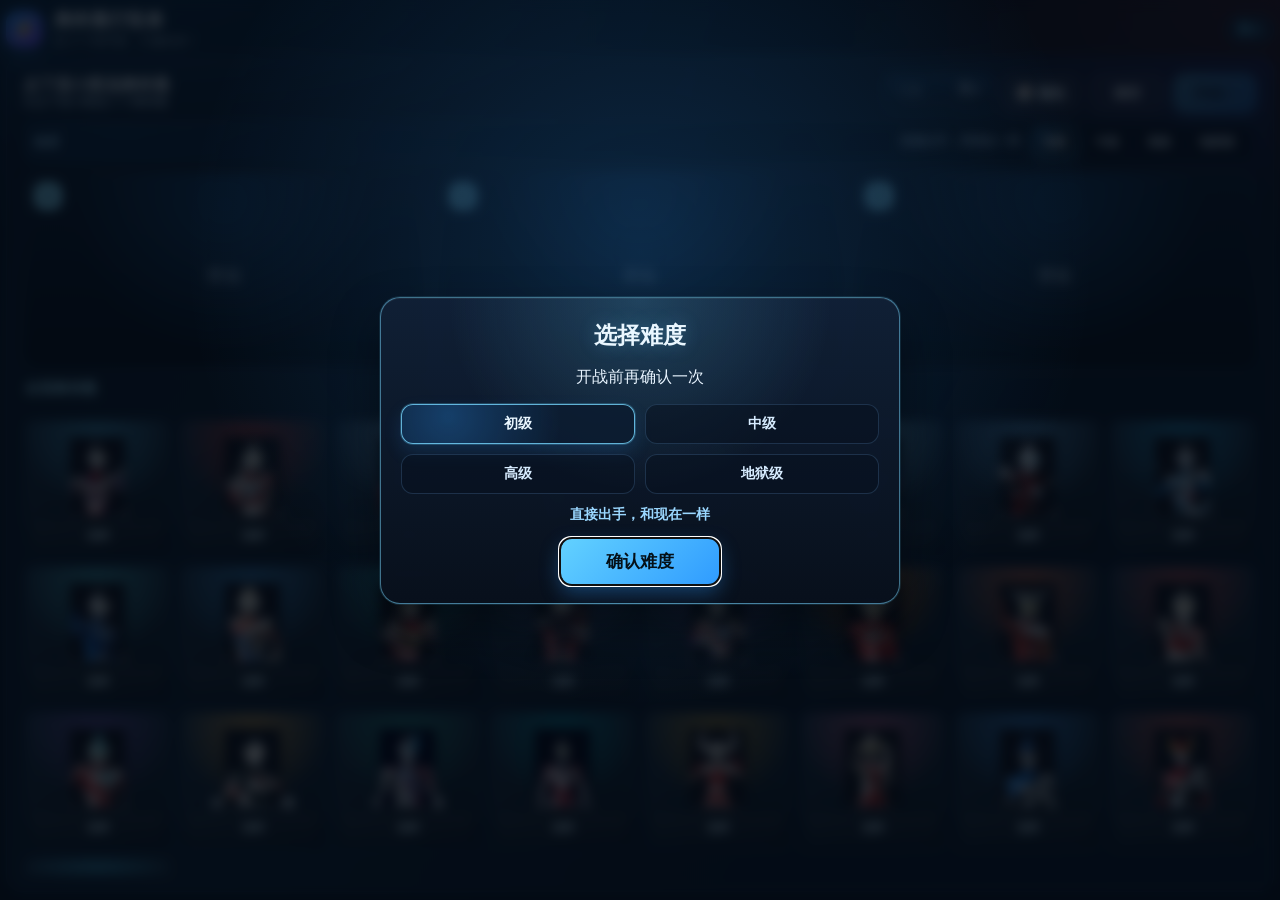
==== commit 681f568b: "fix 优化" ====
--- a/index.html
+++ b/index.html
@@ -16,7 +16,7 @@
   <link rel="stylesheet" href="css/duel-table.css?v=random-arenas-15" />
   <link rel="stylesheet" href="css/status-avatar-fx.css?v=purple-bubbles-2" />
   <link rel="stylesheet" href="css/turn-order.css?v=1" />
-  <link rel="stylesheet" href="css/math-challenge.css?v=difficulty-popup-1" />
+  <link rel="stylesheet" href="css/math-challenge.css?v=tip-half-voice-2" />
 </head>
 <body>
   <div id="app">
@@ -25,7 +25,7 @@
         <span class="brand-mark">⚡</span>
         <div>
           <h1>奥特曼打怪兽</h1>
-          <p>选 3 个奥特曼，打败怪兽！</p>
+          <p>选 3 个奥特曼，打赢怪兽！</p>
         </div>
       </div>
       <div id="phase-badge" class="phase-badge">选人</div>
@@ -145,7 +145,7 @@
               <!-- 兼容旧节点，默认隐藏 -->
               <section id="monster-intel" class="monster-intel" hidden aria-hidden="true">
                 <div class="monster-intel-head">
-                  <h3>怪兽技能</h3>
+                  <h3>怪兽情报</h3>
                 </div>
                 <div id="monster-intel-list" class="monster-intel-list"></div>
               </section>
@@ -174,38 +174,65 @@
         <div class="result-radiance" aria-hidden="true"></div>
         <div class="result-sparkles" aria-hidden="true"><i></i><i></i><i></i><i></i><i></i></div>
         <div id="result-icon" class="result-icon" aria-hidden="true">★</div>
-        <div id="result-kicker" class="result-kicker">战斗结算</div>
-        <h2 id="result-title">打完了</h2>
-        <p id="result-desc"></p>
-        <button id="btn-restart" class="btn primary" type="button">再玩一次</button>
+        <h2 id="result-title">胜利！</h2>
+        <p id="result-desc">奥特曼赢了！</p>
+        <div class="modal-actions">
+          <button id="btn-restart" class="btn primary" type="button">再来一局</button>
+        </div>
       </div>
     </div>
-
-    <!-- 进页难度选择弹窗：每次进入选人页弹出 -->
-    <div id="difficulty-modal" class="difficulty-modal" hidden>
-      <div class="difficulty-modal-backdrop" aria-hidden="true"></div>
-      <div class="difficulty-modal-card" role="dialog" aria-modal="true" aria-labelledby="difficulty-modal-title">
-        <div class="difficulty-modal-glow" aria-hidden="true"></div>
-        <p class="difficulty-modal-kicker">开战难度</p>
+  </div>
+
+  <!-- 心算挑战弹窗（中级及以上） -->
+  <div id="math-challenge-root" class="math-challenge-root" hidden aria-hidden="true">
+    <div class="math-challenge-backdrop" data-math-dismiss="0"></div>
+    <div class="math-challenge-card" role="dialog" aria-modal="true" aria-labelledby="math-challenge-title">
+      <div class="math-challenge-head">
+        <div>
+          <div id="math-challenge-title" class="math-challenge-title">心算挑战</div>
+          <div id="math-challenge-sub" class="math-challenge-sub">答对技能更强</div>
+        </div>
+        <div class="math-challenge-timer-wrap" aria-live="polite">
+          <div class="math-challenge-timer-label">剩余</div>
+          <div id="math-challenge-timer" class="math-challenge-timer">30</div>
+        </div>
+      </div>
+      <div class="math-challenge-body">
+        <div id="math-challenge-question" class="math-question" aria-live="polite">1 + 1 = ?</div>
+        <div class="math-tip-panel" id="math-challenge-tip-panel" hidden>
+          <div class="math-tip-head">
+            <span class="math-tip-badge">提醒</span>
+            <strong id="math-challenge-tip-title">小提示</strong>
+          </div>
+          <div class="math-tip-steps" id="math-challenge-tip-steps"></div>
+        </div>
+        <form id="math-challenge-form" class="math-form" autocomplete="off">
+          <label class="math-input-label" for="math-challenge-input">答案</label>
+          <input id="math-challenge-input" class="math-input" type="number" inputmode="numeric" enterkeyhint="done" required />
+          <div class="math-form-actions">
+            <button id="math-challenge-tip-btn" class="btn math-tip-btn" type="button" aria-expanded="false" aria-controls="math-challenge-tip-panel">提醒</button>
+            <button id="math-challenge-submit" class="btn primary" type="submit">确定</button>
+          </div>
+        </form>
+        <div id="math-challenge-hint" class="math-hint">不会就猜一个，快点！</div>
+      </div>
+    </div>
+  </div>
+
+  <!-- 开战前难度确认弹窗 -->
+  <div id="difficulty-modal" class="difficulty-modal" hidden aria-hidden="true">
+    <div class="difficulty-modal-backdrop" data-difficulty-dismiss="1"></div>
+    <div class="difficulty-modal-card" role="dialog" aria-modal="true" aria-labelledby="difficulty-modal-title">
+      <div class="difficulty-modal-head">
         <h2 id="difficulty-modal-title">选择难度</h2>
-        <p class="difficulty-modal-sub">答对技能更强，答错会失手。可随时在选人页紧凑条再改。</p>
-        <div id="difficulty-modal-options" class="difficulty-modal-options" role="radiogroup" aria-label="选择难度">
-          <button type="button" class="difficulty-modal-option is-active" data-difficulty="easy" aria-pressed="true">
-            <span class="diff-label">初级</span>
-            <span class="diff-desc">直接出手，和现在一样</span>
-          </button>
-          <button type="button" class="difficulty-modal-option" data-difficulty="normal" aria-pressed="false">
-            <span class="diff-label">中级</span>
-            <span class="diff-desc">10 以内加减法，答对 +5%</span>
-          </button>
-          <button type="button" class="difficulty-modal-option" data-difficulty="hard" aria-pressed="false">
-            <span class="diff-label">高级</span>
-            <span class="diff-desc">20 以内加减法，答对 +5%</span>
-          </button>
-          <button type="button" class="difficulty-modal-option" data-difficulty="hell" aria-pressed="false">
-            <span class="diff-label">地狱级</span>
-            <span class="diff-desc">100 以内加减法，答对 +5%</span>
-          </button>
+        <p class="difficulty-modal-lead">开战前再确认一次</p>
+      </div>
+      <div class="difficulty-modal-body">
+        <div id="difficulty-modal-options" class="difficulty-options difficulty-modal-options" role="radiogroup" aria-label="开战难度">
+          <button type="button" class="difficulty-option is-active" data-difficulty="easy" aria-pressed="true">初级</button>
+          <button type="button" class="difficulty-option" data-difficulty="normal" aria-pressed="false">中级</button>
+          <button type="button" class="difficulty-option" data-difficulty="hard" aria-pressed="false">高级</button>
+          <button type="button" class="difficulty-option" data-difficulty="hell" aria-pressed="false">地狱级</button>
         </div>
         <p id="difficulty-modal-hint" class="difficulty-modal-hint">直接出手，和现在一样</p>
         <button id="btn-difficulty-confirm" class="btn primary difficulty-modal-confirm" type="button">确认难度</button>
@@ -214,8 +241,9 @@
   </div>
 
   <script src="js/data.js?v=roster-25-12"></script>
-  <script src="js/math-challenge.js?v=difficulty-popup-1"></script>
+  <script src="js/math-challenge.js?v=math-tip-voice-cute-1"></script>
   <script src="js/battle.js?v=difficulty-popup-1"></script>
+  <script src="js/tip-half-and-voice.js?v=tip-half-voice-2"></script>
   <script src="js/fx.js?v=difficulty-popup-1"></script>
   <script src="js/ui.js?v=difficulty-popup-1"></script>
   <script src="js/main.js?v=difficulty-popup-1"></script>
--- a/css/math-challenge.css
+++ b/css/math-challenge.css
@@ -269,3 +269,329 @@
       0 0 36px rgba(255, 93, 108, 0.42);
   }
 }
+
+/* 答题离场特效：DOM 卡片交给 Canvas，避免双重显示 */
+.math-modal-card.is-fx-out {
+  opacity: 0 !important;
+  pointer-events: none !important;
+  transform: scale(0.96);
+  transition: opacity 0.12s ease, transform 0.12s ease;
+}
+
+.math-modal.is-fx-playing .math-modal-backdrop {
+  opacity: 0.35;
+  transition: opacity 0.2s ease;
+  pointer-events: none;
+}
+
+
+/* ===== 提醒按钮 / 拆分提示 ===== */
+.math-question {
+  display: grid;
+  gap: 8px;
+  min-height: 72px;
+  align-content: center;
+}
+
+.math-q-expr {
+  display: flex;
+  flex-wrap: wrap;
+  align-items: center;
+  justify-content: center;
+  gap: 0.28em;
+  line-height: 1.15;
+}
+
+.math-token {
+  display: inline-flex;
+  align-items: center;
+  justify-content: center;
+  min-width: 0.7em;
+}
+
+.math-token-num {
+  position: relative;
+  min-width: 1.1em;
+  padding: 0 0.08em;
+  border-radius: 10px;
+}
+
+.math-token-op,
+.math-token-q {
+  opacity: 0.95;
+}
+
+.math-token-num.is-splitting {
+  min-width: 2.4em;
+  min-height: 1.15em;
+}
+
+.math-token-from,
+.math-token-to {
+  display: inline-flex;
+  align-items: center;
+  justify-content: center;
+  gap: 0.12em;
+}
+
+.math-token-from {
+  position: absolute;
+  inset: 0;
+  color: #fff8d6;
+  text-shadow: 0 0 14px rgba(255, 209, 102, 0.75);
+  transition: opacity 0.35s ease, transform 0.45s cubic-bezier(0.16, 0.84, 0.28, 1);
+}
+
+.math-token-to {
+  opacity: 0;
+  transform: scale(0.55);
+  color: #9ef0ff;
+  text-shadow: 0 0 14px rgba(99, 210, 255, 0.7);
+  transition: opacity 0.35s ease 0.12s, transform 0.5s cubic-bezier(0.16, 0.84, 0.28, 1) 0.08s;
+}
+
+.math-token-num.is-splitting.is-on .math-token-from {
+  opacity: 0;
+  transform: scale(0.55) translateY(-8px);
+}
+
+.math-token-num.is-splitting.is-on .math-token-to {
+  opacity: 1;
+  transform: scale(1);
+}
+
+.math-token-part {
+  display: inline-block;
+  animation: math-tip-part-pop 0.55s cubic-bezier(0.16, 0.84, 0.28, 1) both;
+  animation-delay: calc(0.12s + var(--part-i, 0) * 0.08s);
+}
+
+.math-token-plus {
+  opacity: 0.85;
+  color: #ffd166;
+}
+
+.math-q-rewrite {
+  font-size: 1.05rem;
+  font-weight: 800;
+  letter-spacing: 0.04em;
+  color: #9ef0ff;
+  opacity: 0;
+  transform: translateY(6px);
+  transition: opacity 0.35s ease 0.18s, transform 0.4s ease 0.18s;
+  text-shadow: 0 0 12px rgba(99, 210, 255, 0.45);
+}
+
+.math-q-rewrite.is-on {
+  opacity: 1;
+  transform: translateY(0);
+}
+
+.math-question.is-tip-morph {
+  border-color: rgba(255, 209, 102, 0.42);
+  background:
+    radial-gradient(circle at 20% 30%, rgba(255, 209, 102, 0.16), transparent 60%),
+    radial-gradient(circle at 80% 70%, rgba(99, 210, 255, 0.16), transparent 55%),
+    rgba(6, 14, 26, 0.78);
+  box-shadow:
+    inset 0 0 0 1px rgba(255, 255, 255, 0.04),
+    0 0 18px rgba(99, 210, 255, 0.12);
+}
+
+.math-tip-panel {
+  margin: 0 0 12px;
+  padding: 10px 12px 12px;
+  border-radius: 14px;
+  border: 1px solid rgba(255, 209, 102, 0.28);
+  background:
+    linear-gradient(180deg, rgba(40, 34, 16, 0.72), rgba(12, 20, 34, 0.88));
+  box-shadow: inset 0 0 0 1px rgba(255, 255, 255, 0.03);
+  text-align: left;
+}
+
+.math-tip-panel[hidden] {
+  display: none !important;
+}
+
+.math-tip-panel.is-show {
+  animation: math-tip-panel-in 0.28s ease-out;
+}
+
+.math-tip-head {
+  display: flex;
+  align-items: center;
+  gap: 8px;
+  margin-bottom: 8px;
+}
+
+.math-tip-badge {
+  display: inline-flex;
+  align-items: center;
+  justify-content: center;
+  min-height: 22px;
+  padding: 0 8px;
+  border-radius: 999px;
+  font-size: 0.72rem;
+  font-weight: 900;
+  letter-spacing: 0.08em;
+  color: #1a1408;
+  background: linear-gradient(90deg, #ffd166, #ffe8a3);
+  box-shadow: 0 0 12px rgba(255, 209, 102, 0.35);
+}
+
+.math-tip-head strong {
+  color: #fff2c8;
+  font-size: 0.95rem;
+  font-weight: 900;
+}
+
+.math-tip-steps {
+  display: grid;
+  gap: 6px;
+}
+
+.math-tip-step {
+  position: relative;
+  padding: 6px 8px 6px 28px;
+  border-radius: 10px;
+  background: rgba(255, 255, 255, 0.04);
+  color: #e7f6ff;
+  font-size: 0.88rem;
+  font-weight: 700;
+  line-height: 1.35;
+  opacity: 0;
+  transform: translateX(-8px);
+}
+
+.math-tip-panel.is-show .math-tip-step {
+  animation: math-tip-step-in 0.35s ease-out both;
+  animation-delay: calc(0.08s + var(--step-i, 0) * 0.08s);
+}
+
+.math-tip-step::before {
+  content: counter(math-tip-step);
+  counter-increment: math-tip-step;
+  position: absolute;
+  left: 8px;
+  top: 50%;
+  transform: translateY(-50%);
+  width: 16px;
+  height: 16px;
+  border-radius: 50%;
+  display: grid;
+  place-items: center;
+  font-size: 0.68rem;
+  font-weight: 900;
+  color: #102038;
+  background: #63d2ff;
+  box-shadow: 0 0 8px rgba(99, 210, 255, 0.45);
+}
+
+.math-tip-steps {
+  counter-reset: math-tip-step;
+}
+
+.math-actions {
+  display: grid;
+  grid-template-columns: 1fr 1.35fr;
+  gap: 8px;
+  margin-top: 4px;
+}
+
+.math-tip-btn {
+  min-height: 46px;
+  font-size: 1.02rem;
+  font-weight: 800;
+  color: #fff2c8;
+  border: 1px solid rgba(255, 209, 102, 0.45);
+  background:
+    linear-gradient(180deg, rgba(80, 58, 12, 0.9), rgba(36, 28, 10, 0.95));
+  box-shadow: 0 0 0 1px rgba(255, 209, 102, 0.08), 0 8px 18px rgba(0, 0, 0, 0.22);
+}
+
+.math-tip-btn:hover:not(:disabled) {
+  border-color: rgba(255, 230, 150, 0.75);
+  box-shadow:
+    0 0 0 1px rgba(255, 209, 102, 0.16),
+    0 0 18px rgba(255, 209, 102, 0.22);
+}
+
+.math-tip-btn.is-used {
+  color: #dff7ff;
+  border-color: rgba(99, 210, 255, 0.45);
+  background:
+    linear-gradient(180deg, rgba(24, 56, 78, 0.95), rgba(12, 28, 42, 0.98));
+}
+
+.math-tip-btn[data-tip-half-pending="1"] {
+  box-shadow:
+    0 0 0 1px rgba(255, 209, 102, 0.28),
+    0 0 16px rgba(255, 196, 80, 0.28),
+    0 8px 18px rgba(0, 0, 0, 0.22);
+}
+
+/* 全场提醒减半生效中（调试/反馈标记） */
+body[data-math-tip-half="1"] .math-tip-btn.is-used {
+  border-color: rgba(255, 209, 102, 0.7);
+}
+
+.math-tip-btn:disabled,
+.math-submit:disabled {
+  opacity: 0.55;
+  cursor: not-allowed;
+}
+
+.math-submit {
+  margin-top: 0;
+}
+
+@keyframes math-tip-panel-in {
+  from {
+    opacity: 0;
+    transform: translateY(8px) scale(0.98);
+  }
+  to {
+    opacity: 1;
+    transform: translateY(0) scale(1);
+  }
+}
+
+@keyframes math-tip-step-in {
+  from {
+    opacity: 0;
+    transform: translateX(-8px);
+  }
+  to {
+    opacity: 1;
+    transform: translateX(0);
+  }
+}
+
+@keyframes math-tip-part-pop {
+  0% {
+    opacity: 0;
+    transform: scale(0.4) translateY(8px);
+  }
+  60% {
+    opacity: 1;
+    transform: scale(1.08) translateY(0);
+  }
+  100% {
+    opacity: 1;
+    transform: scale(1) translateY(0);
+  }
+}
+
+@media (max-width: 420px) {
+  .math-actions {
+    grid-template-columns: 1fr;
+  }
+
+  .math-question {
+    font-size: 1.45rem;
+  }
+
+  .math-q-rewrite {
+    font-size: 0.95rem;
+  }
+}
